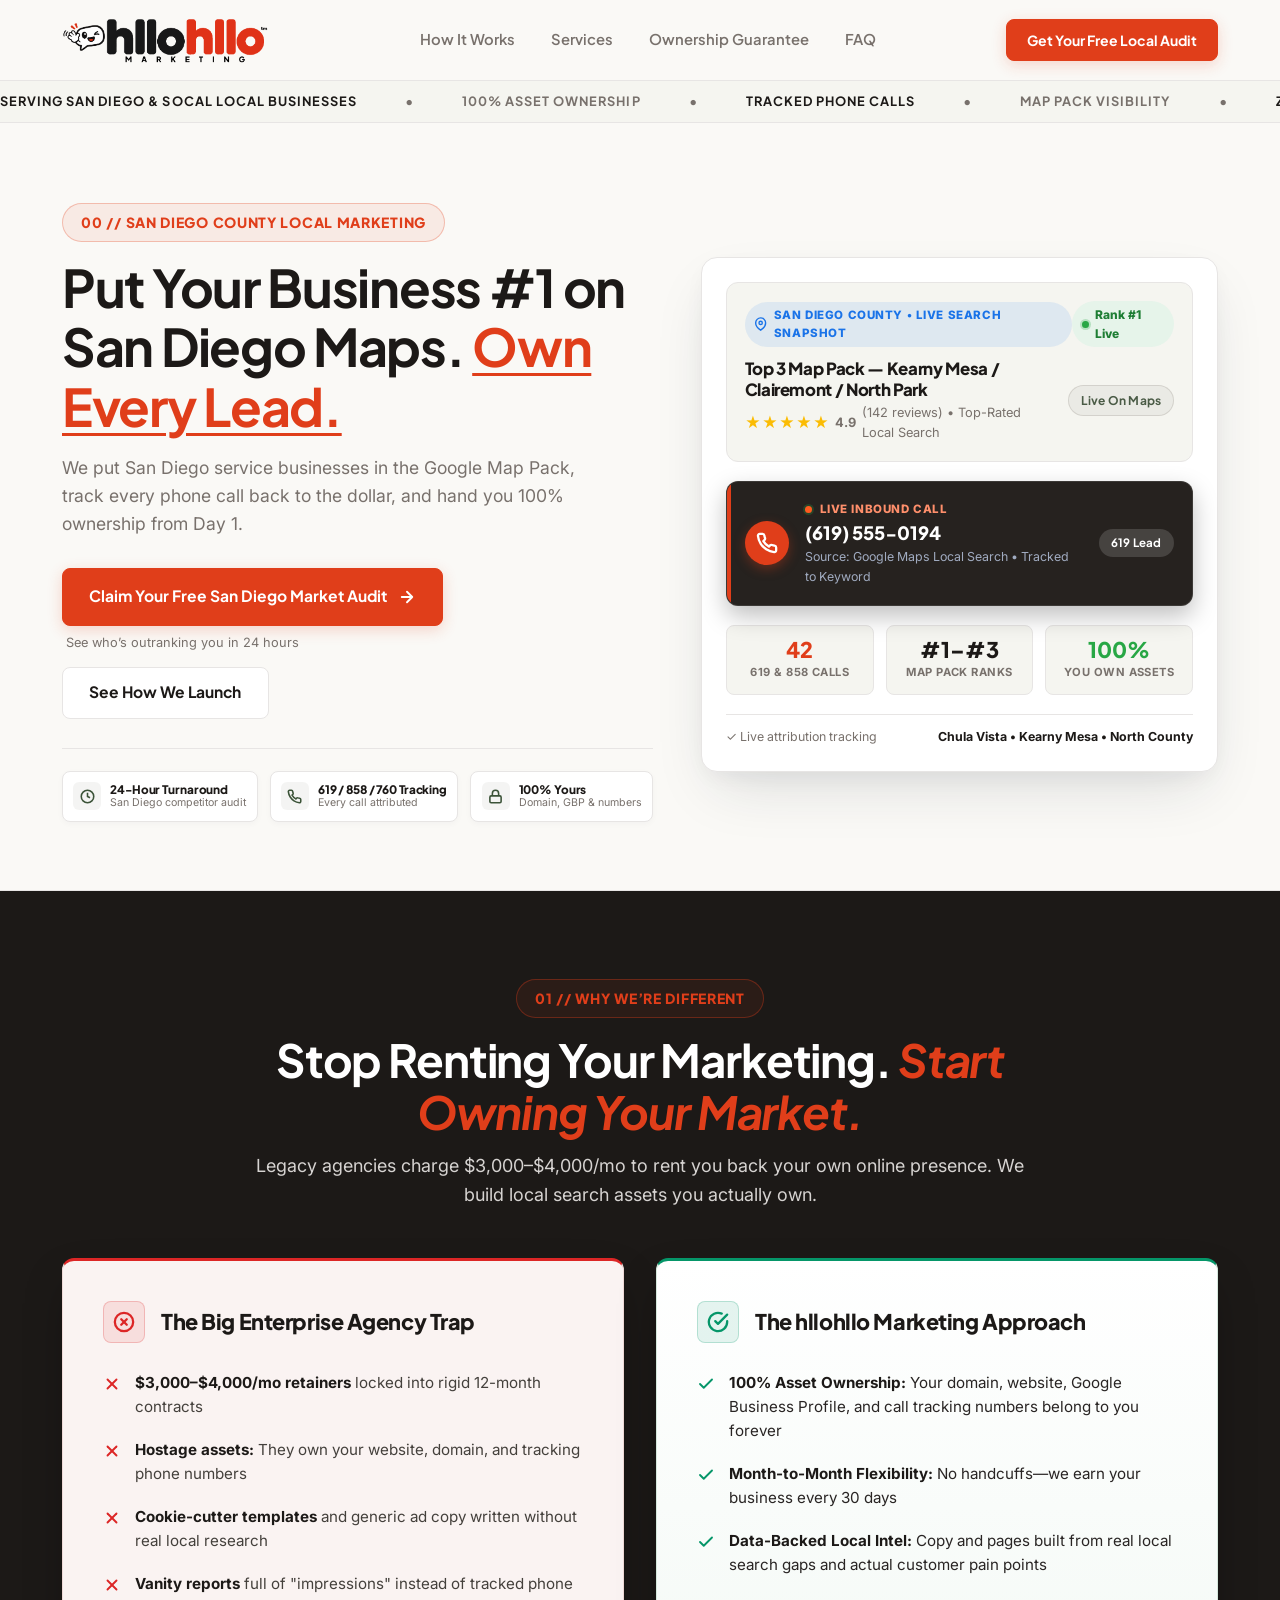
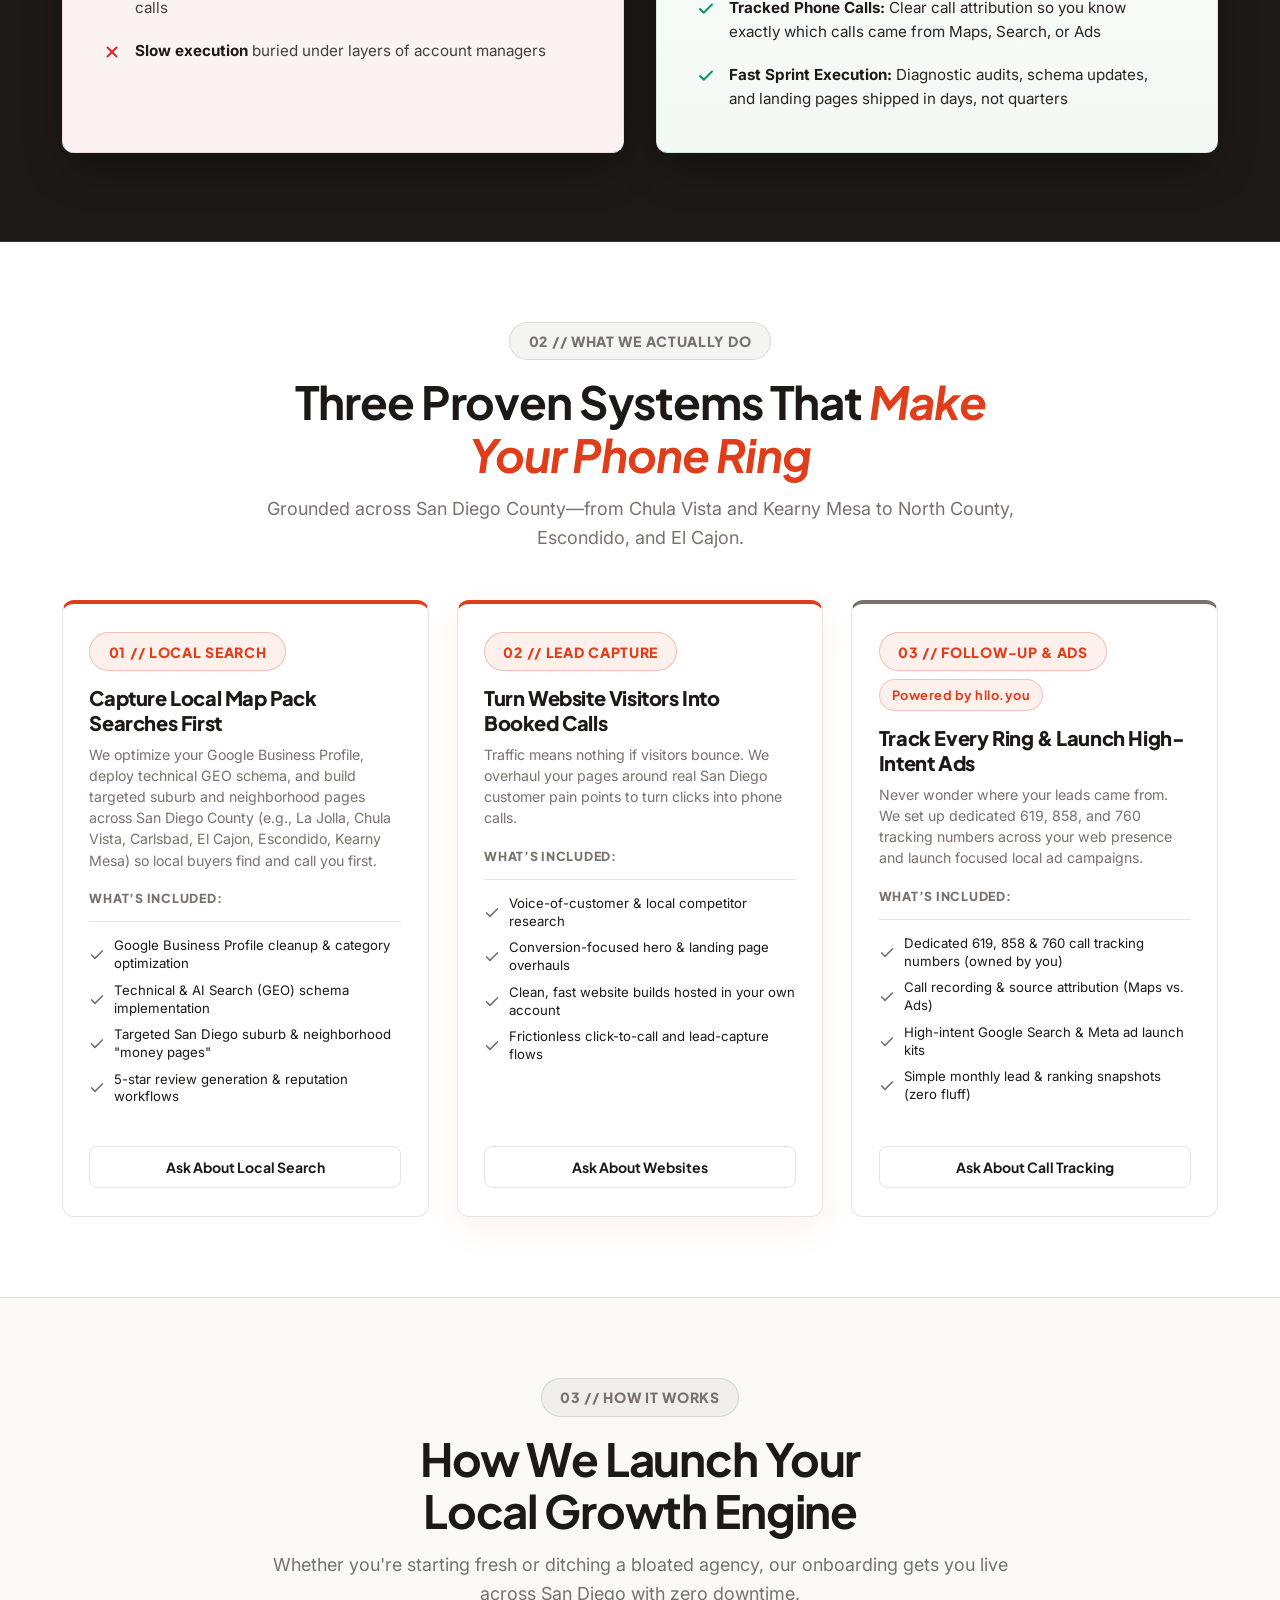
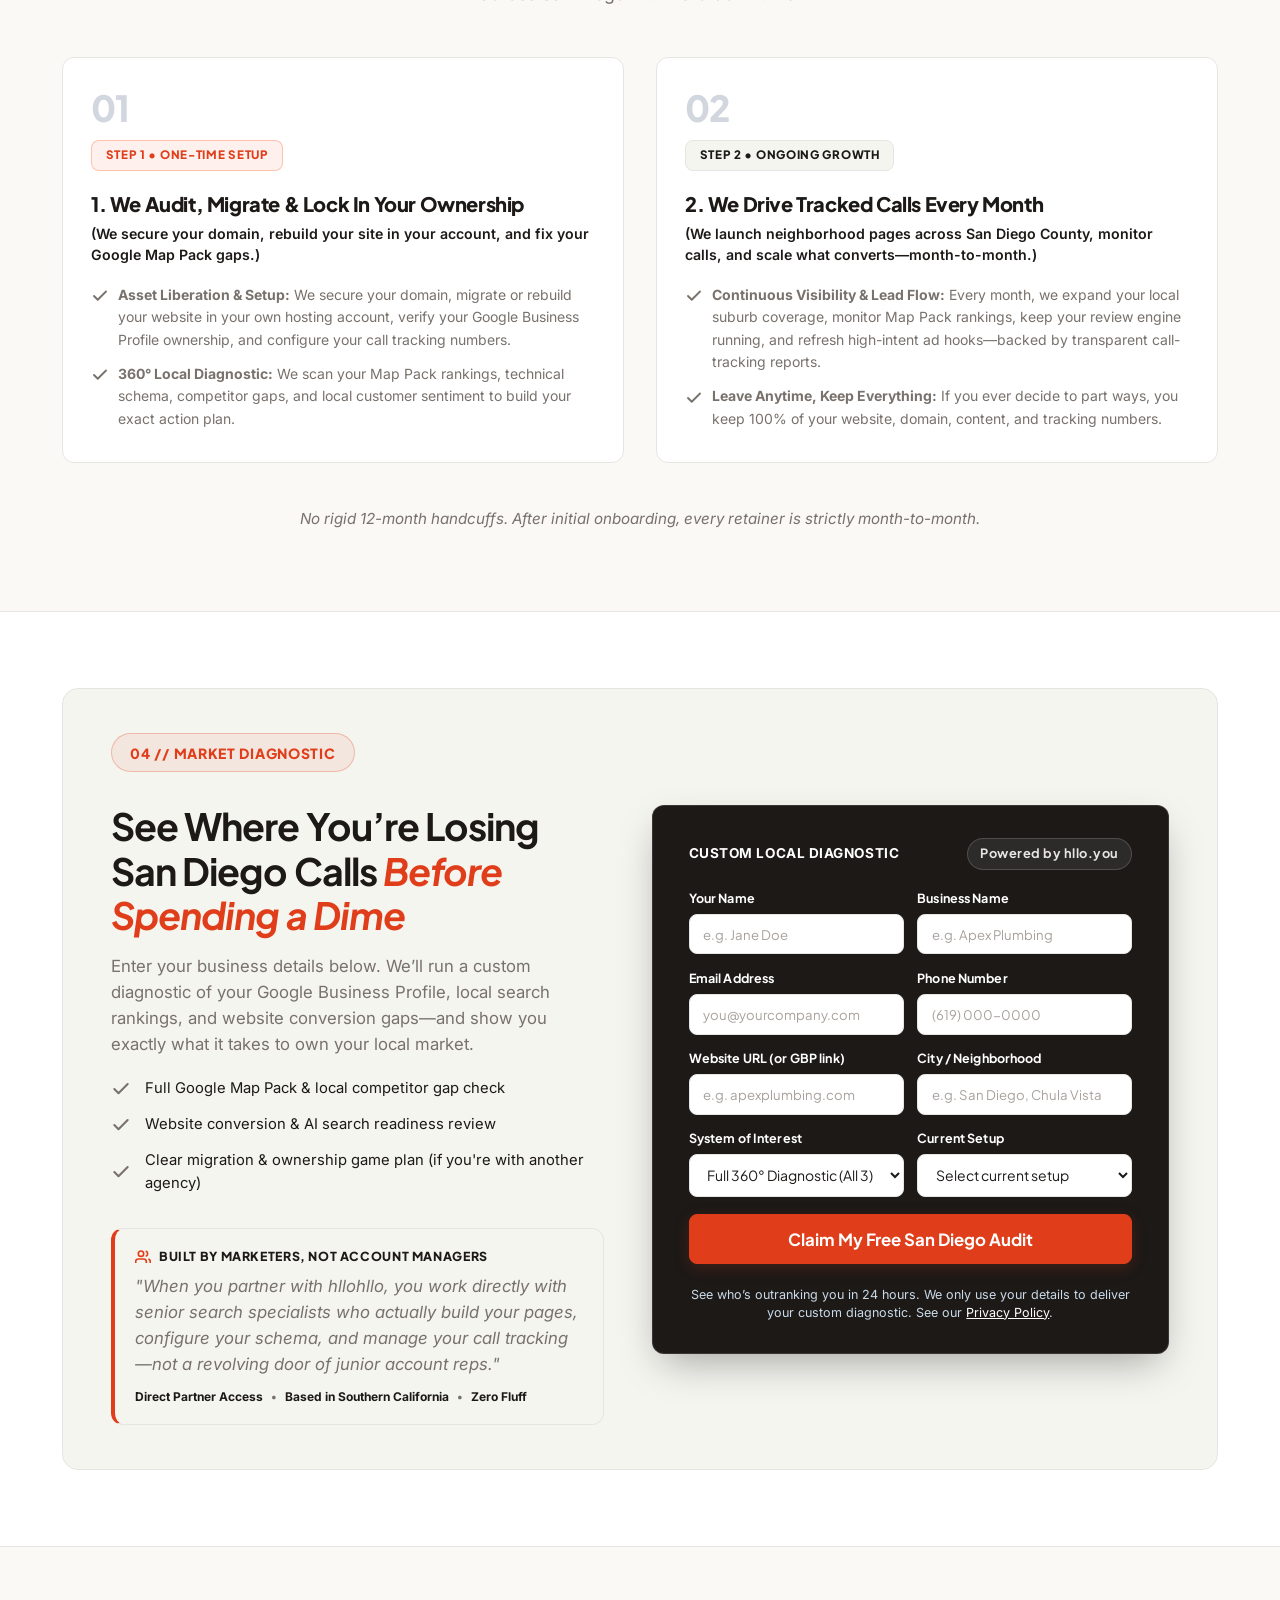
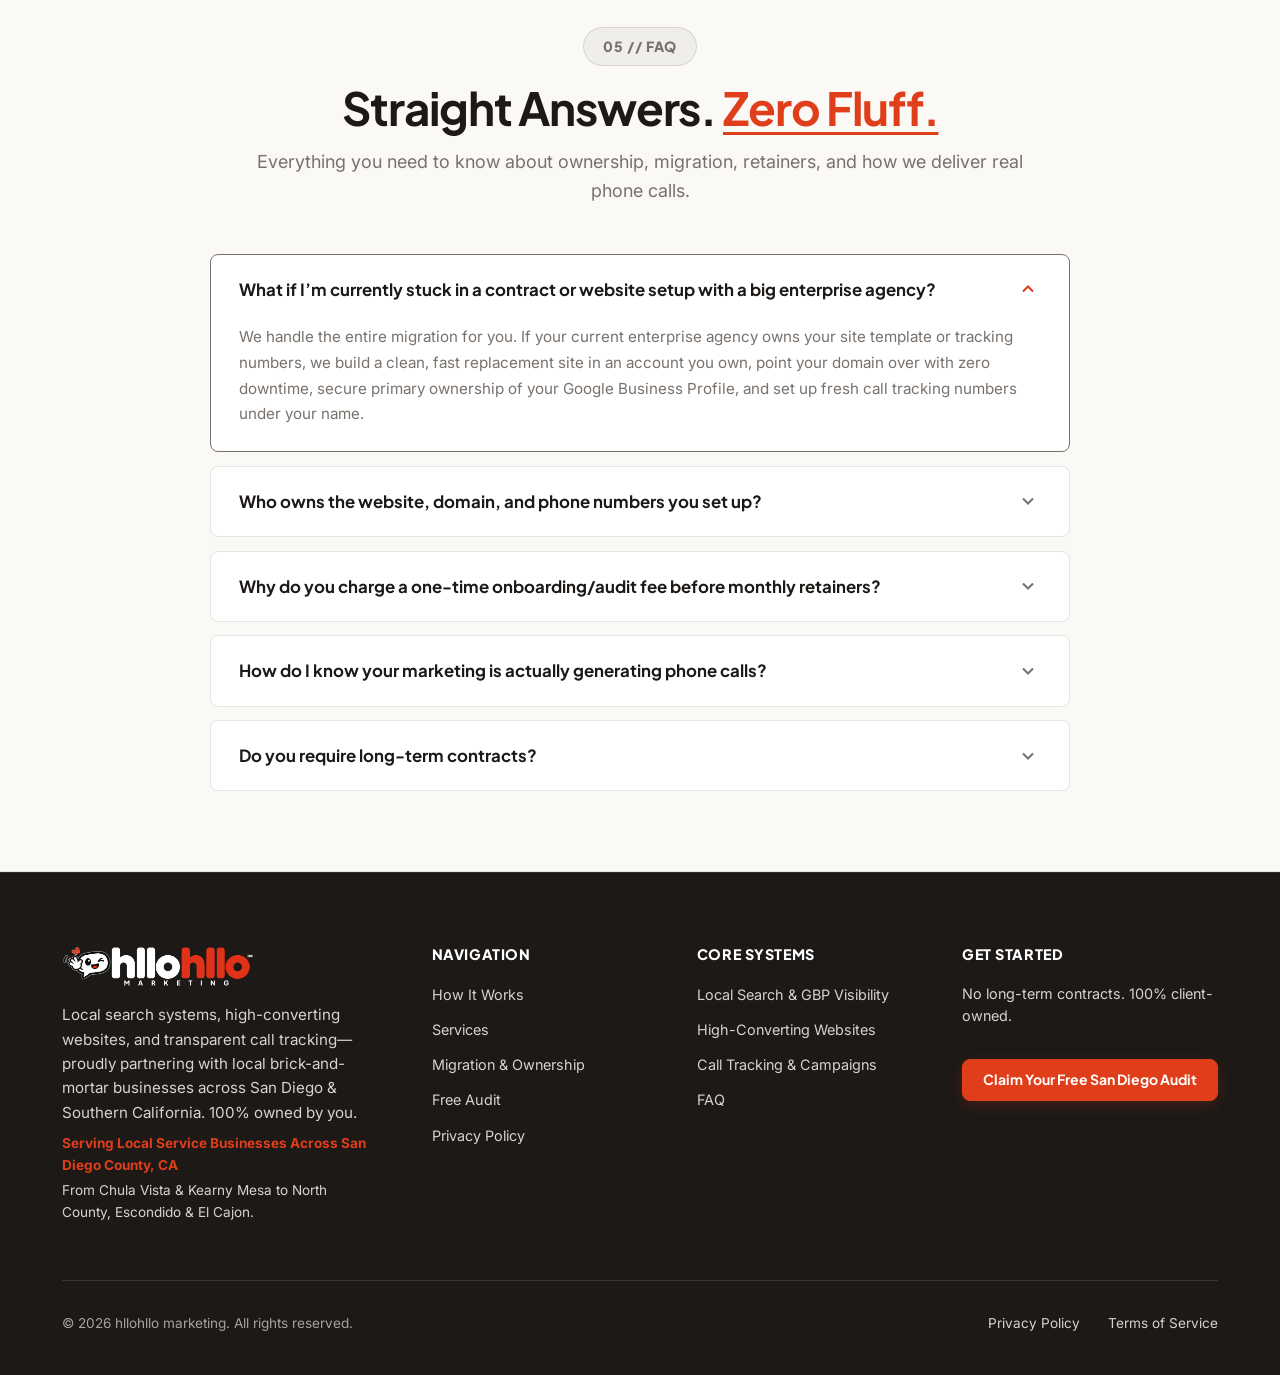
==== index.html @ 81ee0cb1 "Apply subtle rose wash to negative card and fresh mint wash to positive card" ====
<!DOCTYPE html>
<html lang="en">
<head>
  <meta charset="UTF-8">
  <meta name="viewport" content="width=device-width, initial-scale=1.0">
  
  <!-- Primary Meta Tags -->
  <title>hllohllo marketing | Own Your Website. Own Your Leads.</title>
  <meta name="title" content="hllohllo marketing | Own Your Website. Own Your Leads.">
  <meta name="description" content="Stop paying $3,500/month to legacy agencies that hold your site hostage. We build fast, high-converting local search systems, track every phone call, and hand you 100% ownership from Day 1.">
  <link rel="canonical" href="https://hllohllo.com/">

  <!-- Open Graph / Facebook -->
  <meta property="og:type" content="website">
  <meta property="og:url" content="https://hllohllo.com/">
  <meta property="og:title" content="hllohllo marketing | Own Your Website. Own Your Leads.">
  <meta property="og:description" content="Stop paying $3,500/month to legacy agencies that hold your site hostage. We build fast, high-converting local search systems, track every phone call, and hand you 100% ownership from Day 1.">
  <meta property="og:image" content="https://hllohllo.com/assets/og-image.png">
  <meta property="og:image:alt" content="hllohllo marketing - Local Search & Conversion Systems">

  <!-- Twitter -->
  <meta name="twitter:card" content="summary_large_image">
  <meta name="twitter:title" content="hllohllo marketing | Own Your Website. Own Your Leads.">
  <meta name="twitter:description" content="Stop paying $3,500/month to legacy agencies that hold your site hostage. We build fast, high-converting local search systems, track every phone call, and hand you 100% ownership from Day 1.">
  <meta name="twitter:image" content="https://hllohllo.com/assets/og-image.png">

  <!-- Google Fonts: Plus Jakarta Sans & Inter (Modern Geometric Sans Pairing) -->
  <link rel="preconnect" href="https://fonts.googleapis.com">
  <link rel="preconnect" href="https://fonts.gstatic.com" crossorigin>
  <link href="https://fonts.googleapis.com/css2?family=Inter:wght@400;500;600;700&family=Plus+Jakarta+Sans:wght@500;600;700;800&display=swap" rel="stylesheet">

  <link rel="icon" type="image/png" href="assets/hhlohllomktg-logo.png">

  <!-- Master Stylesheet -->
  <link rel="stylesheet" href="styles.css?v=16">

  <!-- Structured Data / JSON-LD -->
  <script type="application/ld+json">
  {
    "@context": "https://schema.org",
    "@type": "ProfessionalService",
    "name": "hllohllo marketing",
    "url": "https://hllohllo.com",
    "logo": "https://hllohllo.com/assets/hhlohllomktg-logo.png",
    "description": "Local search systems, high-converting websites, and transparent call tracking—100% owned by you."
  }
  </script>
</head>
<body>

  <!-- ==========================================================================
       Header & Navigation
       ========================================================================== -->
  <header class="header" id="site-header">
    <div class="container nav-container">
      <a href="#hero" class="brand-logo" id="nav-brand-logo" aria-label="hllohllo marketing Home">
        <img src="assets/hhlohllomktg-logo.png" alt="hllohllo marketing" class="brand-logo-img" width="228" height="48">
      </a>

      <nav aria-label="Main Navigation">
        <ul class="nav-links" id="main-nav-links">
          <li><a href="#roadmap" class="nav-link" id="nav-link-how-it-works">How It Works</a></li>
          <li><a href="#services" class="nav-link" id="nav-link-services">Services</a></li>
          <li><a href="#comparison" class="nav-link" id="nav-link-ownership">Ownership Guarantee</a></li>
          <li><a href="#faq" class="nav-link" id="nav-link-faq">FAQ</a></li>
        </ul>
      </nav>

      <div class="nav-cta-group">
        <a href="#growth-plan" class="btn btn-primary btn-sm" id="nav-btn-cta">
          <span>Get Your Free Local Audit</span>
        </a>

        <button class="mobile-menu-btn" id="mobile-menu-toggle" aria-label="Toggle navigation menu">
          <svg width="24" height="24" viewBox="0 0 24 24" fill="none" stroke="currentColor" stroke-width="2"><line x1="3" y1="12" x2="21" y2="12"></line><line x1="3" y1="6" x2="21" y2="6"></line><line x1="3" y1="18" x2="21" y2="18"></line></svg>
        </button>
      </div>
    </div>
  </header>

  <!-- Editorial Studio Ticker -->
  <div class="studio-banner">
    <div class="studio-marquee">
      <span class="highlight">Serving San Diego &amp; SoCal Local Businesses</span>
      <span>•</span>
      <span>100% Asset Ownership</span>
      <span>•</span>
      <span class="highlight">Tracked Phone Calls</span>
      <span>•</span>
      <span>Map Pack Visibility</span>
      <span>•</span>
      <span class="highlight">Zero Long-Term Contracts</span>
      <span>•</span>
      <span>Fast Sprint Execution</span>
      <span>•</span>
      <span class="highlight">Serving San Diego &amp; SoCal Local Businesses</span>
      <span>•</span>
      <span>100% Asset Ownership</span>
      <span>•</span>
      <span class="highlight">Tracked Phone Calls</span>
      <span>•</span>
      <span>Map Pack Visibility</span>
      <span>•</span>
      <span class="highlight">Zero Long-Term Contracts</span>
      <span>•</span>
      <span>Fast Sprint Execution</span>
    </div>
  </div>

  <main>
    <!-- ==========================================================================
         1. Hero Section
         ========================================================================== -->
    <section class="hero" id="hero">
      <div class="container hero-grid">
        <div class="hero-content">
          <div class="section-tag">
            <span class="badge badge-accent" id="hero-badge">
              00 // SAN DIEGO COUNTY LOCAL MARKETING
            </span>
          </div>

          <h1 class="hero-title" id="hero-main-heading">
            Put Your Business #1 on San Diego Maps. <span class="text-accent underline-accent">Own Every Lead.</span>
          </h1>

          <p class="hero-subtitle" id="hero-subtext">
            We put San Diego service businesses in the Google Map Pack, track every phone call back to the dollar, and hand you 100% ownership from Day 1.
          </p>

          <div class="hero-cta-group">
            <div style="display: flex; flex-direction: column; align-items: flex-start;">
              <a href="#growth-plan" class="btn btn-primary btn-lg" id="hero-cta-primary">
                <span>Claim Your Free San Diego Market Audit</span>
                <svg width="18" height="18" viewBox="0 0 24 24" fill="none" stroke="currentColor" stroke-width="2.5" stroke-linecap="round" stroke-linejoin="round"><path d="M5 12h14M12 5l7 7-7 7"/></svg>
              </a>
              <span style="font-size: 0.8rem; color: var(--text-muted); margin-top: 0.45rem; padding-left: 0.25rem;">See who’s outranking you in 24 hours</span>
            </div>
            <a href="#roadmap" class="btn btn-secondary btn-lg" id="hero-cta-secondary" style="height: 52px;">
              <span>See How We Launch</span>
            </a>
          </div>

          <div class="hero-trust-strip" id="hero-proof-bar">
            <div class="trust-pill">
              <div class="trust-pill-icon" aria-hidden="true">
                <svg width="15" height="15" viewBox="0 0 24 24" fill="none" stroke="currentColor" stroke-width="2.5"><circle cx="12" cy="12" r="10"></circle><polyline points="12 6 12 12 16 14"></polyline></svg>
              </div>
              <div class="trust-pill-content">
                <strong>24-Hour Turnaround</strong>
                <span>San Diego competitor audit</span>
              </div>
            </div>

            <div class="trust-pill">
              <div class="trust-pill-icon" aria-hidden="true">
                <svg width="15" height="15" viewBox="0 0 24 24" fill="none" stroke="currentColor" stroke-width="2.5"><path d="M22 16.92v3a2 2 0 0 1-2.18 2 19.79 19.79 0 0 1-8.63-3.07 19.5 19.5 0 0 1-6-6 19.79 19.79 0 0 1-3.07-8.67A2 2 0 0 1 4.11 2h3a2 2 0 0 1 2 1.72 12.84 12.84 0 0 0 .7 2.81 2 2 0 0 1-.45 2.11L8.09 9.91a16 16 0 0 0 6 6l1.27-1.27a2 2 0 0 1 2.11-.45 12.84 12.84 0 0 0 2.81.7A2 2 0 0 1 22 16.92z"></path></svg>
              </div>
              <div class="trust-pill-content">
                <strong>619 / 858 / 760 Tracking</strong>
                <span>Every call attributed</span>
              </div>
            </div>

            <div class="trust-pill">
              <div class="trust-pill-icon" aria-hidden="true">
                <svg width="15" height="15" viewBox="0 0 24 24" fill="none" stroke="currentColor" stroke-width="2.5"><rect x="3" y="11" width="18" height="11" rx="2" ry="2"></rect><path d="M7 11V7a5 5 0 0 1 10 0v4"></path></svg>
              </div>
              <div class="trust-pill-content">
                <strong>100% Yours</strong>
                <span>Domain, GBP &amp; numbers</span>
              </div>
            </div>
          </div>
        </div>

        <div class="hero-visual-wrap" id="hero-dashboard-wrap">
          <div class="local-lead-machine" id="hero-lead-machine" role="region" aria-label="Live San Diego Local Search and Call Attribution Engine">
            <!-- 1. Google Map Pack Verified Card -->
            <div class="map-pack-unit">
              <div class="map-pack-top">
                <span class="map-pack-badge">
                  <svg width="14" height="14" viewBox="0 0 24 24" fill="none" stroke="currentColor" stroke-width="2.5"><path d="M21 10c0 7-9 13-9 13s-9-6-9-13a9 9 0 0 1 18 0z"></path><circle cx="12" cy="10" r="3"></circle></svg>
                  San Diego County • Live Search Snapshot
                </span>
                <span class="map-pack-rank">
                  <span class="pulse-dot"></span> Rank #1 Live
                </span>
              </div>
              <div class="map-biz-row">
                <div class="map-biz-info">
                  <h4>Top 3 Map Pack — Kearny Mesa / Clairemont / North Park</h4>
                  <div class="map-stars">
                    <span class="stars-gold">★★★★★</span>
                    <strong>4.9</strong> (142 reviews) • Top-Rated Local Search
                  </div>
                </div>
                <span class="audit-chip audit-chip-check">Live On Maps</span>
              </div>
            </div>

            <!-- 2. Real-Time Inbound Phone Call Alert -->
            <div class="phone-lead-alert">
              <div class="phone-lead-icon" aria-hidden="true">
                <svg width="22" height="22" viewBox="0 0 24 24" fill="none" stroke="currentColor" stroke-width="2.5"><path d="M22 16.92v3a2 2 0 0 1-2.18 2 19.79 19.79 0 0 1-8.63-3.07 19.5 19.5 0 0 1-6-6 19.79 19.79 0 0 1-3.07-8.67A2 2 0 0 1 4.11 2h3a2 2 0 0 1 2 1.72 12.84 12.84 0 0 0 .7 2.81 2 2 0 0 1-.45 2.11L8.09 9.91a16 16 0 0 0 6 6l1.27-1.27a2 2 0 0 1 2.11-.45 12.84 12.84 0 0 0 2.81.7A2 2 0 0 1 22 16.92z"></path></svg>
              </div>
              <div class="phone-lead-details">
                <div class="phone-lead-tag">
                  <span class="pulse-dot" style="background: #FF5A1F;"></span> Live Inbound Call
                </div>
                <div class="phone-lead-caller">(619) 555-0194</div>
                <div class="phone-lead-meta">Source: Google Maps Local Search • Tracked to Keyword</div>
              </div>
              <span class="audit-chip" style="background: rgba(255,255,255,0.15); color: #FFFFFF; font-size: 0.72rem;">619 Lead</span>
            </div>

            <!-- 3. Real-Time Attribution Metrics Strip -->
            <div class="metrics-strip">
              <div class="metric-pill">
                <div class="metric-num accent">42</div>
                <div class="metric-lbl">619 &amp; 858 Calls</div>
              </div>
              <div class="metric-pill">
                <div class="metric-num">#1–#3</div>
                <div class="metric-lbl">Map Pack Ranks</div>
              </div>
              <div class="metric-pill">
                <div class="metric-num" style="color: #28A745;">100%</div>
                <div class="metric-lbl">You Own Assets</div>
              </div>
            </div>

            <!-- Footer Trust Microcopy -->
            <div class="lead-machine-footer">
              <span>✓ Live attribution tracking</span>
              <strong style="color: var(--text-navy);">Chula Vista • Kearny Mesa • North County</strong>
            </div>
          </div>
        </div>
      </div>
    </section>

    <!-- ==========================================================================
         2. Comparison Section: The Old Agency Trap vs. The hllohllo Way
         ========================================================================== -->
    <section class="comparison-section" id="comparison">
      <div class="container">
        <div class="section-header">
          <div class="section-tag">
            <span class="badge">01 // WHY WE’RE DIFFERENT</span>
          </div>
          <h2>Stop Renting Your Marketing. <span class="text-accent"><em>Start Owning Your Market.</em></span></h2>
          <p>Legacy agencies charge $3,000–$4,000/mo to rent you back your own online presence. We build local search assets you actually own.</p>
        </div>

        <div class="comparison-grid">
          <!-- Left Card: The Big Enterprise Agency Trap -->
          <div class="comparison-card card-negative" id="card-legacy-trap">
            <div class="comparison-card-header">
              <div class="comp-icon comp-icon-neg">
                <svg width="22" height="22" viewBox="0 0 24 24" fill="none" stroke="currentColor" stroke-width="2.5" stroke-linecap="round" stroke-linejoin="round"><circle cx="12" cy="12" r="10"></circle><line x1="15" y1="9" x2="9" y2="15"></line><line x1="9" y1="9" x2="15" y2="15"></line></svg>
              </div>
              <div>
                <h3>The Big Enterprise Agency Trap</h3>
              </div>
            </div>

            <ul class="comparison-list">
              <li class="comparison-item">
                <svg width="18" height="18" viewBox="0 0 24 24" fill="none" stroke="currentColor" stroke-width="2.5" stroke-linecap="round" stroke-linejoin="round"><line x1="18" y1="6" x2="6" y2="18"></line><line x1="6" y1="6" x2="18" y2="18"></line></svg>
                <span><strong>$3,000–$4,000/mo retainers</strong> locked into rigid 12-month contracts</span>
              </li>
              <li class="comparison-item">
                <svg width="18" height="18" viewBox="0 0 24 24" fill="none" stroke="currentColor" stroke-width="2.5" stroke-linecap="round" stroke-linejoin="round"><line x1="18" y1="6" x2="6" y2="18"></line><line x1="6" y1="6" x2="18" y2="18"></line></svg>
                <span><strong>Hostage assets:</strong> They own your website, domain, and tracking phone numbers</span>
              </li>
              <li class="comparison-item">
                <svg width="18" height="18" viewBox="0 0 24 24" fill="none" stroke="currentColor" stroke-width="2.5" stroke-linecap="round" stroke-linejoin="round"><line x1="18" y1="6" x2="6" y2="18"></line><line x1="6" y1="6" x2="18" y2="18"></line></svg>
                <span><strong>Cookie-cutter templates</strong> and generic ad copy written without real local research</span>
              </li>
              <li class="comparison-item">
                <svg width="18" height="18" viewBox="0 0 24 24" fill="none" stroke="currentColor" stroke-width="2.5" stroke-linecap="round" stroke-linejoin="round"><line x1="18" y1="6" x2="6" y2="18"></line><line x1="6" y1="6" x2="18" y2="18"></line></svg>
                <span><strong>Vanity reports</strong> full of &quot;impressions&quot; instead of tracked phone calls</span>
              </li>
              <li class="comparison-item">
                <svg width="18" height="18" viewBox="0 0 24 24" fill="none" stroke="currentColor" stroke-width="2.5" stroke-linecap="round" stroke-linejoin="round"><line x1="18" y1="6" x2="6" y2="18"></line><line x1="6" y1="6" x2="18" y2="18"></line></svg>
                <span><strong>Slow execution</strong> buried under layers of account managers</span>
              </li>
            </ul>
          </div>

          <!-- Right Card: The hllohllo Marketing Approach -->
          <div class="comparison-card card-positive" id="card-hllohllo-way">
            <div class="comparison-card-header">
              <div class="comp-icon comp-icon-pos">
                <svg width="22" height="22" viewBox="0 0 24 24" fill="none" stroke="currentColor" stroke-width="2.5" stroke-linecap="round" stroke-linejoin="round"><path d="M22 11.08V12a10 10 0 1 1-5.93-9.14"></path><polyline points="22 4 12 14.01 9 11.01"></polyline></svg>
              </div>
              <div>
                <h3>The hllohllo Marketing Approach</h3>
              </div>
            </div>

            <ul class="comparison-list">
              <li class="comparison-item">
                <svg width="18" height="18" viewBox="0 0 24 24" fill="none" stroke="currentColor" stroke-width="2.5" stroke-linecap="round" stroke-linejoin="round"><polyline points="20 6 9 17 4 12"></polyline></svg>
                <span><strong>100% Asset Ownership:</strong> Your domain, website, Google Business Profile, and call tracking numbers belong to you forever</span>
              </li>
              <li class="comparison-item">
                <svg width="18" height="18" viewBox="0 0 24 24" fill="none" stroke="currentColor" stroke-width="2.5" stroke-linecap="round" stroke-linejoin="round"><polyline points="20 6 9 17 4 12"></polyline></svg>
                <span><strong>Month-to-Month Flexibility:</strong> No handcuffs—we earn your business every 30 days</span>
              </li>
              <li class="comparison-item">
                <svg width="18" height="18" viewBox="0 0 24 24" fill="none" stroke="currentColor" stroke-width="2.5" stroke-linecap="round" stroke-linejoin="round"><polyline points="20 6 9 17 4 12"></polyline></svg>
                <span><strong>Data-Backed Local Intel:</strong> Copy and pages built from real local search gaps and actual customer pain points</span>
              </li>
              <li class="comparison-item">
                <svg width="18" height="18" viewBox="0 0 24 24" fill="none" stroke="currentColor" stroke-width="2.5" stroke-linecap="round" stroke-linejoin="round"><polyline points="20 6 9 17 4 12"></polyline></svg>
                <span><strong>Tracked Phone Calls:</strong> Clear call attribution so you know exactly which calls came from Maps, Search, or Ads</span>
              </li>
              <li class="comparison-item">
                <svg width="18" height="18" viewBox="0 0 24 24" fill="none" stroke="currentColor" stroke-width="2.5" stroke-linecap="round" stroke-linejoin="round"><polyline points="20 6 9 17 4 12"></polyline></svg>
                <span><strong>Fast Sprint Execution:</strong> Diagnostic audits, schema updates, and landing pages shipped in days, not quarters</span>
              </li>
            </ul>
          </div>
        </div>
      </div>
    </section>

    <!-- ==========================================================================
         3. Core Services (3 Focused Pillars Instead of 5)
         ========================================================================== -->
    <section class="services-section" id="services">
      <div class="container">
        <div class="section-header">
          <div class="section-tag">
            <span class="badge">02 // WHAT WE ACTUALLY DO</span>
          </div>
          <h2>Three Proven Systems That <span class="text-accent"><em>Make Your Phone Ring</em></span></h2>
          <p>Grounded across San Diego County—from Chula Vista and Kearny Mesa to North County, Escondido, and El Cajon.</p>
        </div>

        <div class="bento-grid" id="services-cards-grid">
          <!-- Pillar 1 -->
          <div class="bento-card service-card pillar-card-blue" id="service-pillar-1">
            <div>
              <div style="display: flex; align-items: center; justify-content: space-between; margin-bottom: 0.85rem;">
                <span class="badge badge-accent">01 // LOCAL SEARCH</span>
              </div>
              <h3>Capture Local Map Pack Searches First</h3>
              <p>We optimize your Google Business Profile, deploy technical GEO schema, and build targeted suburb and neighborhood pages across San Diego County (e.g., La Jolla, Chula Vista, Carlsbad, El Cajon, Escondido, Kearny Mesa) so local buyers find and call you first.</p>

              <div class="service-pillar-subtitle">What’s Included:</div>
              <ul class="service-deliverables">
                <li class="service-deliverable-item">
                  <svg width="16" height="16" viewBox="0 0 24 24" fill="none" stroke="currentColor" stroke-width="2.5" stroke-linecap="round" stroke-linejoin="round"><polyline points="20 6 9 17 4 12"></polyline></svg>
                  <span>Google Business Profile cleanup &amp; category optimization</span>
                </li>
                <li class="service-deliverable-item">
                  <svg width="16" height="16" viewBox="0 0 24 24" fill="none" stroke="currentColor" stroke-width="2.5" stroke-linecap="round" stroke-linejoin="round"><polyline points="20 6 9 17 4 12"></polyline></svg>
                  <span>Technical &amp; AI Search (GEO) schema implementation</span>
                </li>
                <li class="service-deliverable-item">
                  <svg width="16" height="16" viewBox="0 0 24 24" fill="none" stroke="currentColor" stroke-width="2.5" stroke-linecap="round" stroke-linejoin="round"><polyline points="20 6 9 17 4 12"></polyline></svg>
                  <span>Targeted San Diego suburb &amp; neighborhood &quot;money pages&quot;</span>
                </li>
                <li class="service-deliverable-item">
                  <svg width="16" height="16" viewBox="0 0 24 24" fill="none" stroke="currentColor" stroke-width="2.5" stroke-linecap="round" stroke-linejoin="round"><polyline points="20 6 9 17 4 12"></polyline></svg>
                  <span>5-star review generation &amp; reputation workflows</span>
                </li>
              </ul>
            </div>
            <a href="#growth-plan" class="btn btn-secondary btn-sm service-cta-btn" data-interest="pillar-1" style="margin-top: 1.25rem; width: 100%;">Ask About Local Search</a>
          </div>

          <!-- Pillar 2 -->
          <div class="bento-card service-card pillar-card-orange" id="service-pillar-2">
            <div>
              <div style="display: flex; align-items: center; justify-content: space-between; margin-bottom: 0.85rem;">
                <span class="badge badge-accent">02 // LEAD CAPTURE</span>
              </div>
              <h3>Turn Website Visitors Into Booked Calls</h3>
              <p>Traffic means nothing if visitors bounce. We overhaul your pages around real San Diego customer pain points to turn clicks into phone calls.</p>

              <div class="service-pillar-subtitle">What’s Included:</div>
              <ul class="service-deliverables">
                <li class="service-deliverable-item">
                  <svg width="16" height="16" viewBox="0 0 24 24" fill="none" stroke="currentColor" stroke-width="2.5" stroke-linecap="round" stroke-linejoin="round"><polyline points="20 6 9 17 4 12"></polyline></svg>
                  <span>Voice-of-customer &amp; local competitor research</span>
                </li>
                <li class="service-deliverable-item">
                  <svg width="16" height="16" viewBox="0 0 24 24" fill="none" stroke="currentColor" stroke-width="2.5" stroke-linecap="round" stroke-linejoin="round"><polyline points="20 6 9 17 4 12"></polyline></svg>
                  <span>Conversion-focused hero &amp; landing page overhauls</span>
                </li>
                <li class="service-deliverable-item">
                  <svg width="16" height="16" viewBox="0 0 24 24" fill="none" stroke="currentColor" stroke-width="2.5" stroke-linecap="round" stroke-linejoin="round"><polyline points="20 6 9 17 4 12"></polyline></svg>
                  <span>Clean, fast website builds hosted in your own account</span>
                </li>
                <li class="service-deliverable-item">
                  <svg width="16" height="16" viewBox="0 0 24 24" fill="none" stroke="currentColor" stroke-width="2.5" stroke-linecap="round" stroke-linejoin="round"><polyline points="20 6 9 17 4 12"></polyline></svg>
                  <span>Frictionless click-to-call and lead-capture flows</span>
                </li>
              </ul>
            </div>
            <a href="#growth-plan" class="btn btn-secondary btn-sm service-cta-btn" data-interest="pillar-2" style="margin-top: 1.25rem; width: 100%;">Ask About Websites</a>
          </div>

          <!-- Pillar 3 -->
          <div class="bento-card service-card pillar-card-sage" id="service-pillar-3">
            <div>
              <div style="display: flex; align-items: center; justify-content: space-between; margin-bottom: 0.85rem; flex-wrap: wrap; gap: 0.5rem;">
                <span class="badge badge-accent">03 // FOLLOW-UP &amp; ADS</span>
                <span class="hllo-powered-badge">Powered by hllo.you</span>
              </div>
              <h3>Track Every Ring &amp; Launch High-Intent Ads</h3>
              <p>Never wonder where your leads came from. We set up dedicated 619, 858, and 760 tracking numbers across your web presence and launch focused local ad campaigns.</p>

              <div class="service-pillar-subtitle">What’s Included:</div>
              <ul class="service-deliverables">
                <li class="service-deliverable-item">
                  <svg width="16" height="16" viewBox="0 0 24 24" fill="none" stroke="currentColor" stroke-width="2.5" stroke-linecap="round" stroke-linejoin="round"><polyline points="20 6 9 17 4 12"></polyline></svg>
                  <span>Dedicated 619, 858 &amp; 760 call tracking numbers (owned by you)</span>
                </li>
                <li class="service-deliverable-item">
                  <svg width="16" height="16" viewBox="0 0 24 24" fill="none" stroke="currentColor" stroke-width="2.5" stroke-linecap="round" stroke-linejoin="round"><polyline points="20 6 9 17 4 12"></polyline></svg>
                  <span>Call recording &amp; source attribution (Maps vs. Ads)</span>
                </li>
                <li class="service-deliverable-item">
                  <svg width="16" height="16" viewBox="0 0 24 24" fill="none" stroke="currentColor" stroke-width="2.5" stroke-linecap="round" stroke-linejoin="round"><polyline points="20 6 9 17 4 12"></polyline></svg>
                  <span>High-intent Google Search &amp; Meta ad launch kits</span>
                </li>
                <li class="service-deliverable-item">
                  <svg width="16" height="16" viewBox="0 0 24 24" fill="none" stroke="currentColor" stroke-width="2.5" stroke-linecap="round" stroke-linejoin="round"><polyline points="20 6 9 17 4 12"></polyline></svg>
                  <span>Simple monthly lead &amp; ranking snapshots (zero fluff)</span>
                </li>
              </ul>
            </div>
            <a href="#growth-plan" class="btn btn-secondary btn-sm service-cta-btn" data-interest="pillar-3" style="margin-top: 1.25rem; width: 100%;">Ask About Call Tracking</a>
          </div>
        </div>
      </div>
    </section>

    <!-- ==========================================================================
         4. How Engagement Works (Replacing the "Month-by-Month Roadmap")
         ========================================================================== -->
    <section class="roadmap-section" id="roadmap">
      <div class="container">
        <div class="section-header">
          <div class="section-tag">
            <span class="badge">03 // HOW IT WORKS</span>
          </div>
          <h2>How We Launch Your<br>Local Growth Engine</h2>
          <p>Whether you're starting fresh or ditching a bloated agency, our onboarding gets you live across San Diego with zero downtime.</p>
        </div>

        <div class="roadmap-timeline-2col">
          <!-- Step 1 -->
          <div class="roadmap-step" id="step-1">
            <div class="roadmap-step-num">01</div>
            <span class="step-marker step-marker-accent">Step 1 • One-Time Setup</span>
            <h3>1. We Audit, Migrate &amp; Lock In Your Ownership</h3>
            <div class="roadmap-step-summary">(We secure your domain, rebuild your site in your account, and fix your Google Map Pack gaps.)</div>
            <ul>
              <li>
                <svg width="18" height="18" viewBox="0 0 24 24" fill="none" stroke="currentColor" stroke-width="2.5" stroke-linecap="round" stroke-linejoin="round"><polyline points="20 6 9 17 4 12"></polyline></svg>
                <span><strong>Asset Liberation &amp; Setup:</strong> We secure your domain, migrate or rebuild your website in your own hosting account, verify your Google Business Profile ownership, and configure your call tracking numbers.</span>
              </li>
              <li>
                <svg width="18" height="18" viewBox="0 0 24 24" fill="none" stroke="currentColor" stroke-width="2.5" stroke-linecap="round" stroke-linejoin="round"><polyline points="20 6 9 17 4 12"></polyline></svg>
                <span><strong>360° Local Diagnostic:</strong> We scan your Map Pack rankings, technical schema, competitor gaps, and local customer sentiment to build your exact action plan.</span>
              </li>
            </ul>
          </div>

          <!-- Step 2 -->
          <div class="roadmap-step" id="step-2">
            <div class="roadmap-step-num">02</div>
            <span class="step-marker">Step 2 • Ongoing Growth</span>
            <h3>2. We Drive Tracked Calls Every Month</h3>
            <div class="roadmap-step-summary">(We launch neighborhood pages across San Diego County, monitor calls, and scale what converts—month-to-month.)</div>
            <ul>
              <li>
                <svg width="18" height="18" viewBox="0 0 24 24" fill="none" stroke="currentColor" stroke-width="2.5" stroke-linecap="round" stroke-linejoin="round"><polyline points="20 6 9 17 4 12"></polyline></svg>
                <span><strong>Continuous Visibility &amp; Lead Flow:</strong> Every month, we expand your local suburb coverage, monitor Map Pack rankings, keep your review engine running, and refresh high-intent ad hooks—backed by transparent call-tracking reports.</span>
              </li>
              <li>
                <svg width="18" height="18" viewBox="0 0 24 24" fill="none" stroke="currentColor" stroke-width="2.5" stroke-linecap="round" stroke-linejoin="round"><polyline points="20 6 9 17 4 12"></polyline></svg>
                <span><strong>Leave Anytime, Keep Everything:</strong> If you ever decide to part ways, you keep 100% of your website, domain, content, and tracking numbers.</span>
              </li>
            </ul>
          </div>
        </div>

        <div style="text-align: center; margin-top: 2.75rem;">
          <p style="font-size: 0.95rem; color: var(--text-muted); font-style: italic;">No rigid 12-month handcuffs. After initial onboarding, every retainer is strictly month-to-month.</p>
        </div>
      </div>
    </section>

    <!-- ==========================================================================
         5. Lead Capture Section
         ========================================================================== -->
    <section class="lead-magnet-section" id="growth-plan">
      <div class="container">
        <div class="split-conversion-container" id="magnet-interactive-card">
          <div class="split-conversion-left">
            <div class="section-tag">
              <span class="badge badge-accent">04 // MARKET DIAGNOSTIC</span>
            </div>
            <h2>See Where You’re Losing San Diego Calls <span class="text-accent"><em>Before Spending a Dime</em></span></h2>
            <p>Enter your business details below. We’ll run a custom diagnostic of your Google Business Profile, local search rankings, and website conversion gaps—and show you exactly what it takes to own your local market.</p>

            <ul class="magnet-deliverables">
              <li>
                <svg width="20" height="20" viewBox="0 0 24 24" fill="none" stroke="currentColor" stroke-width="2.5" stroke-linecap="round" stroke-linejoin="round"><polyline points="20 6 9 17 4 12"></polyline></svg>
                <span>Full Google Map Pack &amp; local competitor gap check</span>
              </li>
              <li>
                <svg width="20" height="20" viewBox="0 0 24 24" fill="none" stroke="currentColor" stroke-width="2.5" stroke-linecap="round" stroke-linejoin="round"><polyline points="20 6 9 17 4 12"></polyline></svg>
                <span>Website conversion &amp; AI search readiness review</span>
              </li>
              <li>
                <svg width="20" height="20" viewBox="0 0 24 24" fill="none" stroke="currentColor" stroke-width="2.5" stroke-linecap="round" stroke-linejoin="round"><polyline points="20 6 9 17 4 12"></polyline></svg>
                <span>Clear migration &amp; ownership game plan (if you're with another agency)</span>
              </li>
            </ul>

            <!-- Founder Grounding & Trust Sign-off -->
            <div class="founder-signoff-card">
              <div class="founder-badge">
                <svg width="16" height="16" viewBox="0 0 24 24" fill="none" stroke="currentColor" stroke-width="2.5"><path d="M17 21v-2a4 4 0 0 0-4-4H5a4 4 0 0 0-4 4v2"></path><circle cx="9" cy="7" r="4"></circle><path d="M23 21v-2a4 4 0 0 0-3-3.87"></path><path d="M16 3.13a4 4 0 0 1 0 7.75"></path></svg>
                Built by Marketers, Not Account Managers
              </div>
              <p class="founder-text">
                &quot;When you partner with hllohllo, you work directly with senior search specialists who actually build your pages, configure your schema, and manage your call tracking—not a revolving door of junior account reps.&quot;
              </p>
              <div class="founder-meta">
                <span class="founder-tag">Direct Partner Access</span>
                <span class="founder-dot">•</span>
                <span class="founder-tag">Based in Southern California</span>
                <span class="founder-dot">•</span>
                <span class="founder-tag">Zero Fluff</span>
              </div>
            </div>
          </div>

          <div class="split-conversion-right">
            <div style="display: flex; align-items: center; justify-content: space-between; margin-bottom: 1.15rem; flex-wrap: wrap; gap: 0.5rem;">
              <span style="font-size: 0.85rem; font-weight: 700; color: #FFFFFF; text-transform: uppercase; letter-spacing: 0.04em;">Custom Local Diagnostic</span>
              <span class="hllo-powered-badge hllo-powered-dark">Powered by hllo.you</span>
            </div>
            <form class="magnet-form" id="lead-magnet-form">
              <div class="form-row-2col">
                <div class="form-group">
                  <label for="contact-name">Your Name</label>
                  <input type="text" id="contact-name" name="name" class="form-input" placeholder="e.g. Jane Doe" required>
                </div>

                <div class="form-group">
                  <label for="business-name">Business Name</label>
                  <input type="text" id="business-name" name="businessName" class="form-input" placeholder="e.g. Apex Plumbing" required>
                </div>
              </div>

              <div class="form-row-2col">
                <div class="form-group">
                  <label for="contact-email">Email Address</label>
                  <input type="email" id="contact-email" name="email" class="form-input" placeholder="you@yourcompany.com" required>
                </div>

                <div class="form-group">
                  <label for="contact-phone">Phone Number</label>
                  <input type="tel" id="contact-phone" name="phone" class="form-input" placeholder="(619) 000-0000">
                </div>
              </div>

              <div class="form-row-2col">
                <div class="form-group">
                  <label for="website-url">Website URL (or GBP link)</label>
                  <input type="text" id="website-url" name="website" class="form-input" placeholder="e.g. apexplumbing.com">
                </div>

                <div class="form-group">
                  <label for="service-location">City / Neighborhood</label>
                  <input type="text" id="service-location" name="serviceLocation" class="form-input" placeholder="e.g. San Diego, Chula Vista">
                </div>
              </div>

              <div class="form-row-2col">
                <div class="form-group">
                  <label for="service-interest">System of Interest</label>
                  <select id="service-interest" name="serviceInterest" class="form-select">
                    <option value="Full 360° Diagnostic (All 3 Systems)">Full 360° Diagnostic (All 3)</option>
                    <option value="Pillar 1: Local Search & Google Map Pack Visibility">Pillar 1: Local Search &amp; Maps</option>
                    <option value="Pillar 2: High-Converting Websites & Real Customer Messaging">Pillar 2: Websites &amp; Messaging</option>
                    <option value="Pillar 3: Call Tracking & High-Intent Local Campaigns">Pillar 3: Call Tracking &amp; Ads</option>
                  </select>
                </div>

                <div class="form-group">
                  <label for="marketing-setup">Current Setup</label>
                  <select id="marketing-setup" name="marketingSetup" class="form-select" required>
                    <option value="" disabled selected>Select current setup</option>
                    <option value="Currently with a big enterprise agency">With a big agency</option>
                    <option value="Doing it myself">Doing it myself</option>
                    <option value="Starting fresh">Starting fresh</option>
                  </select>
                </div>
              </div>

              <!-- Honeypot field (hidden from view) -->
              <div style="position: absolute; left: -9999px; opacity: 0; pointer-events: none;" aria-hidden="true">
                <label for="company-website">Company Website</label>
                <input type="text" id="company-website" name="_gotcha" tabindex="-1" autocomplete="off">
              </div>

              <div id="form-error-msg" style="display: none; color: #DC2626; font-size: 0.85rem; padding: 0.65rem 0.85rem; background: #FEE2E2; border-radius: var(--radius-sm); border: 1px solid #FCA5A5;"></div>

              <button type="submit" class="btn btn-primary btn-lg" id="submit-plan-btn" style="width: 100%; margin-top: 0.25rem; padding: 0.85rem 1.5rem;">
                <span>Claim My Free San Diego Audit</span>
              </button>

              <p style="font-size: 0.785rem; color: #CADAE8; text-align: center; margin-top: 0.5rem; line-height: 1.4;">
                See who’s outranking you in 24 hours. We only use your details to deliver your custom diagnostic. See our <a href="privacy.html" style="color: #FFFFFF; text-decoration: underline;">Privacy Policy</a>.
              </p>
            </form>
          </div>
        </div>
      </div>
    </section>

    <!-- ==========================================================================
         6. Frequently Asked Questions (FAQ)
         ========================================================================== -->
    <section class="faq-section" id="faq">
      <div class="container">
        <div class="section-header">
          <div class="section-tag">
            <span class="badge">05 // FAQ</span>
          </div>
          <h2>Straight Answers. <span class="text-accent underline-accent">Zero Fluff.</span></h2>
          <p>Everything you need to know about ownership, migration, retainers, and how we deliver real phone calls.</p>
        </div>

        <div class="faq-container" id="faq-accordion">
          <!-- FAQ 1 -->
          <div class="faq-item active" id="faq-1">
            <button class="faq-trigger" aria-expanded="true">
              <span>What if I’m currently stuck in a contract or website setup with a big enterprise agency?</span>
              <div class="faq-icon">
                <svg width="20" height="20" viewBox="0 0 24 24" fill="none" stroke="currentColor" stroke-width="2.5"><polyline points="6 9 12 15 18 9"></polyline></svg>
              </div>
            </button>
            <div class="faq-content">
              We handle the entire migration for you. If your current enterprise agency owns your site template or tracking numbers, we build a clean, fast replacement site in an account you own, point your domain over with zero downtime, secure primary ownership of your Google Business Profile, and set up fresh call tracking numbers under your name.
            </div>
          </div>

          <!-- FAQ 2 -->
          <div class="faq-item" id="faq-2">
            <button class="faq-trigger" aria-expanded="false">
              <span>Who owns the website, domain, and phone numbers you set up?</span>
              <div class="faq-icon">
                <svg width="20" height="20" viewBox="0 0 24 24" fill="none" stroke="currentColor" stroke-width="2.5"><polyline points="6 9 12 15 18 9"></polyline></svg>
              </div>
            </button>
            <div class="faq-content">
              You do—100% from Day 1. Your domain, website hosting, Google Business Profile, analytics, and call tracking numbers are set up under accounts you own and control. We simply manage them for you.
            </div>
          </div>

          <!-- FAQ 3 -->
          <div class="faq-item" id="faq-3">
            <button class="faq-trigger" aria-expanded="false">
              <span>Why do you charge a one-time onboarding/audit fee before monthly retainers?</span>
              <div class="faq-icon">
                <svg width="20" height="20" viewBox="0 0 24 24" fill="none" stroke="currentColor" stroke-width="2.5"><polyline points="6 9 12 15 18 9"></polyline></svg>
              </div>
            </button>
            <div class="faq-content">
              Upfront work like migrating assets, cleaning up your Google Business Profile, installing technical schema, and overhauling your landing pages takes real foundational setup. Charging a transparent one-time onboarding fee covers that heavy lift so we don't have to trap you in a 12-month contract to recoup our work.
            </div>
          </div>

          <!-- FAQ 4 -->
          <div class="faq-item" id="faq-4">
            <button class="faq-trigger" aria-expanded="false">
              <span>How do I know your marketing is actually generating phone calls?</span>
              <div class="faq-icon">
                <svg width="20" height="20" viewBox="0 0 24 24" fill="none" stroke="currentColor" stroke-width="2.5"><polyline points="6 9 12 15 18 9"></polyline></svg>
              </div>
            </button>
            <div class="faq-content">
              Every client gets dedicated call tracking numbers tied to their website, Google Business Profile, and ad campaigns. You can see every call, where it came from, and how your local rankings are moving in a simple monthly report.
            </div>
          </div>

          <!-- FAQ 5 -->
          <div class="faq-item" id="faq-5">
            <button class="faq-trigger" aria-expanded="false">
              <span>Do you require long-term contracts?</span>
              <div class="faq-icon">
                <svg width="20" height="20" viewBox="0 0 24 24" fill="none" stroke="currentColor" stroke-width="2.5"><polyline points="6 9 12 15 18 9"></polyline></svg>
              </div>
            </button>
            <div class="faq-content">
              No. After your initial onboarding and setup, all ongoing management plans are strictly month-to-month.
            </div>
          </div>
        </div>
      </div>
    </section>
  </main>

  <!-- ==========================================================================
       Footer
       ========================================================================== -->
  <footer class="footer">
    <div class="container">
      <div class="footer-grid">
        <div class="footer-brand">
          <a href="#hero" class="brand-logo" aria-label="hllohllo marketing Home">
            <img src="assets/hllohllo-logo-footer.png" alt="hllohllo marketing" class="brand-logo-img" width="200" height="42">
          </a>
          <p>
            Local search systems, high-converting websites, and transparent call tracking—proudly partnering with local brick-and-mortar businesses across San Diego &amp; Southern California. 100% owned by you.
          </p>
          <p style="font-size: 0.85rem; color: var(--btn-orange); font-weight: 700; margin-top: 0.5rem;">Serving Local Service Businesses Across San Diego County, CA</p>
          <p style="font-size: 0.85rem; color: #D6D3D1; margin-top: 0.25rem;">From Chula Vista &amp; Kearny Mesa to North County, Escondido &amp; El Cajon.</p>
        </div>

        <div class="footer-col">
          <h4>Navigation</h4>
          <ul class="footer-links">
            <li><a href="#roadmap">How It Works</a></li>
            <li><a href="#services">Services</a></li>
            <li><a href="#comparison">Migration &amp; Ownership</a></li>
            <li><a href="#growth-plan">Free Audit</a></li>
            <li><a href="privacy.html">Privacy Policy</a></li>
          </ul>
        </div>

        <div class="footer-col">
          <h4>Core Systems</h4>
          <ul class="footer-links">
            <li><a href="#service-pillar-1">Local Search &amp; GBP Visibility</a></li>
            <li><a href="#service-pillar-2">High-Converting Websites</a></li>
            <li><a href="#service-pillar-3">Call Tracking &amp; Campaigns</a></li>
            <li><a href="#faq">FAQ</a></li>
          </ul>
        </div>

        <div class="footer-col">
          <h4>Get Started</h4>
          <ul class="footer-links">
            <li style="color: #D6D3D1; font-size: 0.9rem; line-height: 1.5;">No long-term contracts. 100% client-owned.</li>
            <li style="margin-top: 1.25rem;">
              <a href="#growth-plan" class="btn btn-primary btn-sm">Claim Your Free San Diego Audit</a>
            </li>
          </ul>
        </div>
      </div>

      <div class="footer-bottom">
        <div>&copy; 2026 hllohllo marketing. All rights reserved.</div>
        <div style="display: flex; gap: 1.75rem;">
          <a href="privacy.html">Privacy Policy</a>
          <a href="terms.html">Terms of Service</a>
        </div>
      </div>
    </div>
  </footer>

  <!-- ==========================================================================
       Success Confirmation Modal
       ========================================================================== -->
  <div class="modal-overlay" id="plan-modal" role="dialog" aria-modal="true" aria-hidden="true">
    <div class="modal-card">
      <button class="modal-close-btn" id="modal-close-button" aria-label="Close modal">
        <svg width="24" height="24" viewBox="0 0 24 24" fill="none" stroke="currentColor" stroke-width="2"><line x1="18" y1="6" x2="6" y2="18"></line><line x1="6" y1="6" x2="18" y2="18"></line></svg>
      </button>

      <div class="modal-icon-wrap">
        <svg width="28" height="28" viewBox="0 0 24 24" fill="none" stroke="currentColor" stroke-width="2.5"><polyline points="20 6 9 17 4 12"></polyline></svg>
      </div>

      <h3 style="font-size: 1.65rem; margin-bottom: 0.75rem; color: var(--text-navy);" id="modal-title">Thanks, we got it.</h3>
      <p style="color: var(--text-muted); margin-bottom: 1.5rem; font-size: 0.95rem; line-height: 1.6;" id="modal-message">
        We'll review your local presence and email your custom diagnostic report shortly. If you don't see it, please check your spam folder.
      </p>

      <button class="btn btn-primary" id="modal-action-btn" style="width: 100%;">
        <span>Close</span>
      </button>
    </div>
  </div>

  <!-- JavaScript Interaction Script -->
  <script src="main.js"></script>
</body>
</html>
---- styles.css ----
/* ==========================================================================
   HLLOHLLO MARKETING (hllohllo.com)
   2027 Geometric Agency Design System — Aligned with hllo.you
   
   Color Strategy & Implementation Matrix:
     - Primary Canvas: #FAF9F6 (Warm Alabaster)
     - Card / Band Surfaces: #FFFFFF (Crisp White) with subtle #E7E5E4 borders
     - Dark Sections & Insets: #1C1917 (Rich Charcoal Ink) & #26221F (Dark Inset Cards)
     - Primary CTAs & Accents: #E03E1A (hllo Red-Orange, hover #C93514)
     - Body Text: #1C1917 (Rich Charcoal Ink)
     - Muted Text: #78716C (Warm Stone Gray)

   Typography System:
     - Headings (H1-H6): 'Plus Jakarta Sans', sans-serif (Tight -0.025em tracking)
     - Body & UI: 'Inter' & 'Plus Jakarta Sans', sans-serif
   ========================================================================== */

:root {
  /* Alabaster Canvas & Rich Charcoal Ink */
  --bg-canvas: #FAF9F6;
  --bg-cream: #FAF9F6;
  
  --text-ink: #1C1917;
  --text-navy: #1C1917;
  --text-muted: #78716C;
  --text-light: #A8A29E;
  
  /* Rich Charcoal Dark Surfaces */
  --surface-dark: #1C1917;
  --surface-dark-card: #26221F;
  --coastal-navy: #1C1917;
  --coastal-navy-dark: #151312;
  --border-dark: rgba(255, 255, 255, 0.12);
  
  /* Red-Orange Primary Accents (hllo.you sister token) */
  --btn-accent: #E03E1A;
  --btn-accent-hover: #C93514;
  --btn-accent-soft: rgba(224, 62, 26, 0.08);
  --btn-accent-glow: rgba(224, 62, 26, 0.2);
  --btn-orange: #E03E1A;
  --btn-orange-hover: #C93514;
  --btn-orange-soft: rgba(224, 62, 26, 0.08);
  --btn-orange-glow: rgba(224, 62, 26, 0.2);

  --blue-anchor: #E03E1A;
  --blue-anchor-hover: #C93514;
  --blue-soft: rgba(224, 62, 26, 0.08);

  --sage-border: #78716C;
  --sage-soft: rgba(120, 113, 108, 0.08);
  --sage-border-subtle: rgba(120, 113, 108, 0.2);

  --border-divider: #E7E5E4;
  --border-subtle: #E7E5E4;
  --card-white: #FFFFFF;
  --surface-cream-alt: #F5F5F0;
  --surface-alt: #F5F5F0;

  /* Typography: Modern Geometric Sans Pairing (hllo.you) */
  --font-serif: 'Plus Jakarta Sans', system-ui, -apple-system, sans-serif;
  --font-heading: 'Plus Jakarta Sans', system-ui, -apple-system, sans-serif;
  --font-sans: 'Plus Jakarta Sans', system-ui, -apple-system, sans-serif;
  --font-body: 'Inter', system-ui, -apple-system, sans-serif;

  /* Layout & Geometry - Clean Unified Radii (8px-12px, zero glassmorphism) */
  --container-max: 1220px;
  --radius-sm: 8px;
  --radius-md: 12px;
  --radius-lg: 16px;
  --radius-full: 9999px;

  /* Transitions */
  --transition-fast: 0.18s cubic-bezier(0.16, 1, 0.3, 1);
  --transition-smooth: 0.25s cubic-bezier(0.16, 1, 0.3, 1);
}

/* Base Reset & Defaults */
*, *::before, *::after {
  box-sizing: border-box;
  margin: 0;
  padding: 0;
}

html {
  scroll-behavior: smooth;
  font-size: 16px;
  background-color: var(--bg-cream);
  color: var(--text-navy);
  font-family: var(--font-body);
  line-height: 1.6;
  -webkit-font-smoothing: antialiased;
}

body {
  overflow-x: hidden;
  background: var(--bg-cream);
  color: var(--text-navy);
  min-height: 100vh;
}

img {
  max-width: 100%;
  height: auto;
  display: block;
}

a {
  color: var(--blue-anchor);
  text-decoration: none;
  transition: color var(--transition-fast);
}

a:hover {
  color: var(--blue-anchor-hover);
}

button, input, select, textarea {
  font-family: var(--font-sans);
  font-size: inherit;
}

.container {
  width: 100%;
  max-width: var(--container-max);
  margin: 0 auto;
  padding: 0 2rem;
}

/* ==========================================================================
   Editorial Serif Display Headlines + Bold Utilitarian Sans Cards
   ========================================================================== */
h1, h2 {
  font-family: var(--font-serif);
  font-weight: 700;
  line-height: 1.15;
  color: var(--text-navy);
  letter-spacing: -0.025em;
  font-optical-sizing: auto;
}

h3, h4, h5, h6 {
  font-family: var(--font-sans);
  font-weight: 800;
  line-height: 1.25;
  color: var(--text-navy);
  letter-spacing: -0.02em;
}

.text-orange,
.text-accent {
  color: var(--btn-orange);
}

.underline-accent {
  text-decoration: underline;
  text-decoration-color: var(--btn-orange);
  text-decoration-thickness: 3px;
  text-underline-offset: 6px;
}

.text-accent em,
em.text-accent {
  font-style: italic;
  font-family: inherit;
}

.text-blue {
  color: var(--blue-anchor);
}

.text-italic {
  font-style: italic;
  font-weight: 600;
}

.section-tag {
  display: inline-flex;
  align-items: center;
  margin-bottom: 1rem;
}

.badge {
  display: inline-flex;
  align-items: center;
  gap: 0.5rem;
  padding: 0.45rem 1.15rem;
  border-radius: var(--radius-full);
  font-size: 0.875rem;
  font-family: var(--font-sans);
  font-weight: 800;
  letter-spacing: 0.05em;
  text-transform: uppercase;
  background: var(--sage-soft);
  border: 1px solid var(--sage-border-subtle);
  color: var(--sage-border);
}

.badge-orange,
.badge-accent {
  background: var(--btn-accent-soft);
  border-color: rgba(224, 62, 26, 0.28);
  color: var(--btn-accent);
}

.badge-blue {
  background: var(--btn-accent-soft);
  border-color: rgba(224, 62, 26, 0.28);
  color: var(--btn-accent);
}

/* hllo.you Integrated Technology Stack Badge */
.hllo-powered-badge {
  display: inline-flex;
  align-items: center;
  gap: 0.35rem;
  font-family: var(--font-sans);
  font-size: 0.8rem;
  font-weight: 700;
  letter-spacing: 0.04em;
  padding: 0.3rem 0.75rem;
  border-radius: var(--radius-full);
  background: rgba(224, 62, 26, 0.08);
  border: 1px solid rgba(224, 62, 26, 0.25);
  color: var(--btn-accent);
  text-transform: none;
}

.hllo-powered-badge.hllo-powered-dark {
  background: rgba(255, 255, 255, 0.08);
  border: 1px solid rgba(255, 255, 255, 0.16);
  color: #E7E5E4;
}

.section-header {
  text-align: center;
  max-width: 780px;
  margin: 0 auto 3rem auto;
}

.section-header h2 {
  font-size: 2.85rem;
  margin-bottom: 0.85rem;
}

.section-header p {
  font-size: 1.125rem;
  color: var(--text-muted);
  line-height: 1.6;
}

/* ==========================================================================
   Buttons (Energy Orange Accent #FF5A1F)
   ========================================================================== */
.btn {
  display: inline-flex;
  align-items: center;
  justify-content: center;
  gap: 0.65rem;
  padding: 0.85rem 1.85rem;
  border-radius: var(--radius-sm);
  font-family: var(--font-sans);
  font-weight: 700;
  font-size: 0.95rem;
  cursor: pointer;
  border: 1px solid transparent;
  transition: all var(--transition-fast);
  white-space: nowrap;
}

.btn-primary,
a.btn-primary,
button.btn-primary {
  background: var(--btn-orange);
  color: #FFFFFF !important;
  border-color: var(--btn-orange);
  box-shadow: 0 4px 15px var(--btn-orange-glow);
}

.btn-primary:hover,
a.btn-primary:hover,
button.btn-primary:hover {
  background: var(--btn-orange-hover);
  border-color: var(--btn-orange-hover);
  transform: translateY(-2px);
  box-shadow: 0 8px 25px var(--btn-orange-glow);
  color: #FFFFFF !important;
}

.btn-secondary,
a.btn-secondary,
button.btn-secondary {
  background: var(--card-white);
  border: 1px solid var(--border-divider);
  color: var(--text-navy) !important;
}

.btn-secondary:hover,
a.btn-secondary:hover,
button.btn-secondary:hover {
  background: var(--surface-cream-alt);
  border-color: var(--sage-border);
  transform: translateY(-2px);
  color: var(--text-navy) !important;
}

.btn-sm {
  padding: 0.55rem 1.25rem;
  font-size: 0.875rem;
}

.btn-lg {
  padding: 1.05rem 2.25rem;
  font-size: 1.05rem;
}

/* ==========================================================================
   Header & Navigation
   ========================================================================== */
.header {
  position: sticky;
  top: 0;
  z-index: 1000;
  background: rgba(250, 249, 246, 0.92);
  backdrop-filter: blur(14px);
  border-bottom: 1px solid var(--border-divider);
}

.nav-container {
  display: flex;
  align-items: center;
  justify-content: space-between;
  height: 80px;
}

.brand-logo {
  display: flex;
  align-items: center;
  gap: 0.85rem;
  text-decoration: none;
}

.brand-logo-img {
  height: 48px;
  width: auto;
  max-width: 240px;
  display: block;
  object-fit: contain;
  transition: transform var(--transition-fast);
}

.brand-logo:hover .brand-logo-img {
  transform: scale(1.02);
}

.header .brand-logo-img {
  height: 48px;
  max-width: 240px;
}

.footer-brand .brand-logo-img {
  height: 42px;
  max-width: 220px;
}

.nav-links {
  display: flex;
  align-items: center;
  gap: 2.25rem;
  list-style: none;
}

.nav-link {
  font-family: var(--font-sans);
  font-size: 0.925rem;
  font-weight: 600;
  color: var(--text-muted);
}

.nav-link:hover {
  color: var(--text-navy);
}

.nav-cta-group {
  display: flex;
  align-items: center;
  gap: 1rem;
}

.mobile-menu-btn {
  display: none;
  background: transparent;
  border: none;
  color: var(--text-navy);
  cursor: pointer;
  padding: 0.5rem;
}

/* ==========================================================================
   Quiet Luxury Studio Ticker
   ========================================================================== */
.studio-banner {
  border-bottom: 1px solid var(--border-divider);
  background: var(--surface-cream-alt);
  padding: 0.65rem 0;
  overflow: hidden;
}

.studio-marquee {
  display: flex;
  white-space: nowrap;
  animation: marquee-slow 40s linear infinite;
  gap: 3rem;
  font-family: var(--font-sans);
  font-size: 0.8rem;
  font-weight: 700;
  letter-spacing: 0.08em;
  text-transform: uppercase;
  color: var(--sage-border);
}

.studio-marquee span.highlight {
  color: var(--text-navy);
}

@keyframes marquee-slow {
  0% { transform: translateX(0); }
  100% { transform: translateX(-50%); }
}

/* ==========================================================================
   Hero Section: Editorial Dossier Aesthetic
   ========================================================================== */
.hero {
  padding: 4.75rem 0 4.25rem 0;
  border-bottom: 1px solid var(--border-divider);
}

.hero-grid {
  display: grid;
  grid-template-columns: 1fr 1fr;
  align-items: center;
  gap: 3rem;
}

.hero-content {
  position: relative;
  padding-top: 0.25rem;
}

.hero-title {
  font-family: var(--font-serif);
  font-size: 3.25rem;
  font-weight: 700;
  letter-spacing: -0.025em;
  line-height: 1.14;
  margin-bottom: 1.15rem;
  color: var(--text-navy);
}

.hero-subtitle {
  font-size: 1.1rem;
  color: var(--text-muted);
  line-height: 1.6;
  margin-bottom: 1.85rem;
  max-width: 530px;
}

.hero-cta-group {
  display: flex;
  flex-wrap: wrap;
  align-items: center;
  gap: 0.85rem;
  margin-bottom: 1.85rem;
}

.hero-cta-group .btn-lg {
  padding: 0.95rem 1.65rem;
  font-size: 0.975rem;
}

/* Engineered Trust Strip */
.hero-trust-strip {
  display: grid;
  grid-template-columns: repeat(3, 1fr);
  gap: 0.75rem;
  padding-top: 1.35rem;
  border-top: 1px solid var(--border-divider);
}

.trust-pill {
  display: flex;
  align-items: center;
  gap: 0.55rem;
  background: var(--card-white);
  border: 1px solid var(--border-divider);
  border-radius: var(--radius-sm);
  padding: 0.65rem 0.65rem;
  box-shadow: 0 2px 6px rgba(26, 37, 54, 0.03);
  transition: transform var(--transition-fast), border-color var(--transition-fast);
}

.trust-pill:hover {
  transform: translateY(-1px);
  border-color: var(--sage-border);
}

.trust-pill-icon {
  width: 28px;
  height: 28px;
  border-radius: 6px;
  background: var(--sage-soft);
  color: #3B5338;
  display: flex;
  align-items: center;
  justify-content: center;
  flex-shrink: 0;
}

.trust-pill-content {
  display: flex;
  flex-direction: column;
  line-height: 1.2;
}

.trust-pill-content strong {
  font-family: var(--font-sans);
  font-size: 0.735rem;
  font-weight: 800;
  color: var(--text-navy);
  letter-spacing: -0.01em;
  white-space: nowrap;
}

.trust-pill-content span {
  font-size: 0.665rem;
  color: var(--text-muted);
  white-space: nowrap;
}

/* ==========================================================================
   Hero Right Asset: Modern Browser Mockup & Growth Engine Dashboard
   55/45 Desktop Split Anchor
   ========================================================================== */
.hero-visual-wrap {
  position: relative;
  width: 100%;
  margin-top: 0.5rem;
}

/* Local Search & Lead Machine Live Mockup */
.local-lead-machine {
  background: var(--card-white);
  border-radius: var(--radius-lg);
  border: 1px solid var(--border-divider);
  box-shadow: 0 25px 60px -15px rgba(26, 37, 54, 0.15), 0 8px 24px -6px rgba(26, 37, 54, 0.06);
  padding: 1.5rem;
  display: flex;
  flex-direction: column;
  gap: 1.15rem;
  transition: transform var(--transition-smooth);
}

.local-lead-machine:hover {
  transform: translateY(-3px);
}

.map-pack-unit {
  background: var(--surface-cream-alt);
  border: 1px solid var(--border-divider);
  border-radius: var(--radius-md);
  padding: 1.1rem;
}

.map-pack-top {
  display: flex;
  align-items: center;
  justify-content: space-between;
  margin-bottom: 0.65rem;
}

.map-pack-badge {
  display: inline-flex;
  align-items: center;
  gap: 0.4rem;
  font-size: 0.72rem;
  font-weight: 800;
  text-transform: uppercase;
  letter-spacing: 0.05em;
  color: #1A73E8;
  background: rgba(26, 115, 232, 0.1);
  padding: 0.25rem 0.6rem;
  border-radius: var(--radius-full);
}

.map-pack-rank {
  display: inline-flex;
  align-items: center;
  gap: 0.4rem;
  font-size: 0.75rem;
  font-weight: 800;
  color: #1E7E34;
  background: #E6F4EA;
  padding: 0.25rem 0.65rem;
  border-radius: var(--radius-full);
}

.pulse-dot {
  width: 7px;
  height: 7px;
  border-radius: 50%;
  background: #28A745;
  box-shadow: 0 0 0 2px rgba(40, 167, 69, 0.25);
  display: inline-block;
  animation: pulseGlow 2s infinite;
}

@keyframes pulseGlow {
  0% { transform: scale(0.95); box-shadow: 0 0 0 0 rgba(40, 167, 69, 0.7); }
  70% { transform: scale(1); box-shadow: 0 0 0 6px rgba(40, 167, 69, 0); }
  100% { transform: scale(0.95); box-shadow: 0 0 0 0 rgba(40, 167, 69, 0); }
}

.map-biz-row {
  display: flex;
  align-items: center;
  justify-content: space-between;
  gap: 0.75rem;
}

.map-biz-info h4 {
  font-size: 1.05rem;
  font-weight: 800;
  color: var(--text-navy);
  margin-bottom: 0.2rem;
}

.map-stars {
  display: flex;
  align-items: center;
  gap: 0.35rem;
  font-size: 0.8rem;
  color: var(--text-muted);
}

.stars-gold {
  color: #FBBC04;
  font-size: 0.95rem;
  letter-spacing: 1px;
}

.phone-lead-alert {
  background: var(--surface-dark-card);
  color: #FFFFFF;
  border-radius: var(--radius-md);
  padding: 1.15rem;
  display: flex;
  align-items: center;
  gap: 1rem;
  border: 1px solid rgba(255, 255, 255, 0.1);
  box-shadow: 0 10px 25px rgba(0, 0, 0, 0.25);
  position: relative;
  overflow: hidden;
}

.phone-lead-alert::before {
  content: '';
  position: absolute;
  top: 0;
  left: 0;
  width: 4px;
  height: 100%;
  background: var(--btn-orange);
}

.phone-lead-icon {
  width: 44px;
  height: 44px;
  border-radius: 50%;
  background: var(--btn-orange);
  color: #FFFFFF;
  display: flex;
  align-items: center;
  justify-content: center;
  flex-shrink: 0;
  box-shadow: 0 4px 12px rgba(224, 62, 26, 0.35);
}

.phone-lead-details {
  flex: 1;
  min-width: 0;
}

.phone-lead-tag {
  display: flex;
  align-items: center;
  gap: 0.45rem;
  font-size: 0.72rem;
  font-weight: 800;
  text-transform: uppercase;
  letter-spacing: 0.05em;
  color: #FF8F6B;
  margin-bottom: 0.2rem;
}

.phone-lead-caller {
  font-family: var(--font-heading);
  font-size: 1.15rem;
  font-weight: 800;
  color: #FFFFFF;
  line-height: 1.2;
}

.phone-lead-meta {
  font-size: 0.775rem;
  color: #A0ABC0;
  margin-top: 0.2rem;
}

.metrics-strip {
  display: grid;
  grid-template-columns: repeat(3, 1fr);
  gap: 0.75rem;
}

.metric-pill {
  background: var(--surface-cream-alt);
  border: 1px solid var(--border-divider);
  border-radius: var(--radius-sm);
  padding: 0.75rem 0.5rem;
  text-align: center;
}

.metric-num {
  font-family: var(--font-heading);
  font-size: 1.35rem;
  font-weight: 800;
  color: var(--text-navy);
  line-height: 1.1;
  margin-bottom: 0.2rem;
}

.metric-num.accent {
  color: var(--btn-orange);
}

.metric-lbl {
  font-size: 0.7rem;
  font-weight: 700;
  text-transform: uppercase;
  letter-spacing: 0.04em;
  color: var(--text-muted);
}

.lead-machine-footer {
  display: flex;
  align-items: center;
  justify-content: space-between;
  padding-top: 0.75rem;
  border-top: 1px solid var(--border-divider);
  font-size: 0.775rem;
  color: var(--text-muted);
}

.audit-card {
  background: var(--card-white);
  border-radius: var(--radius-md);
  border: 1px solid var(--border-divider);
  box-shadow: 0 20px 45px -12px rgba(26, 37, 54, 0.1),
              0 4px 12px -2px rgba(26, 37, 54, 0.04);
  padding: 1.5rem;
  transition: transform var(--transition-smooth), box-shadow var(--transition-smooth);
}

.audit-card:hover {
  transform: translateY(-2px);
  box-shadow: 0 24px 50px -12px rgba(26, 37, 54, 0.14),
              0 6px 16px -2px rgba(26, 37, 54, 0.06);
}

.audit-card-header {
  display: flex;
  align-items: center;
  justify-content: space-between;
  padding-bottom: 1.1rem;
  border-bottom: 1px solid var(--border-divider);
  margin-bottom: 0.5rem;
}

.audit-card-title {
  font-family: var(--font-sans);
  font-size: 1.25rem;
  font-weight: 800;
  color: var(--text-navy);
  letter-spacing: -0.02em;
}

.audit-badge-example {
  display: inline-flex;
  align-items: center;
  padding: 0.25rem 0.65rem;
  border-radius: var(--radius-full);
  font-family: var(--font-sans);
  font-size: 0.725rem;
  font-weight: 700;
  letter-spacing: 0.04em;
  text-transform: uppercase;
  background: var(--surface-cream-alt);
  border: 1px solid var(--border-divider);
  color: var(--text-muted);
}

.audit-rows {
  display: flex;
  flex-direction: column;
}

.audit-row {
  display: grid;
  grid-template-columns: auto 1fr auto;
  align-items: center;
  gap: 1rem;
  padding: 0.95rem 0;
  border-bottom: 1px solid #F0EEE8;
}

.audit-row:last-child {
  border-bottom: none;
}

.audit-row-icon {
  width: 36px;
  height: 36px;
  border-radius: var(--radius-sm);
  background: var(--surface-cream-alt);
  border: 1px solid var(--border-divider);
  color: var(--sage-border);
  display: flex;
  align-items: center;
  justify-content: center;
  flex-shrink: 0;
}

.audit-row-main {
  display: flex;
  flex-direction: column;
  gap: 0.15rem;
  min-width: 0;
}

.audit-row-label {
  font-family: var(--font-sans);
  font-size: 0.925rem;
  font-weight: 700;
  color: var(--text-navy);
  line-height: 1.25;
}

.audit-row-text {
  font-size: 0.8rem;
  color: var(--text-muted);
  line-height: 1.4;
}

/* Status Chips */
.audit-chip {
  display: inline-flex;
  align-items: center;
  justify-content: center;
  padding: 0.3rem 0.75rem;
  border-radius: var(--radius-full);
  font-family: var(--font-sans);
  font-size: 0.75rem;
  font-weight: 700;
  letter-spacing: 0.02em;
  flex-shrink: 0;
  white-space: nowrap;
}

/* Check: Sage tokens */
.audit-chip-check {
  background: var(--sage-soft);
  border: 1px solid var(--sage-border-subtle);
  color: #4A5B46;
}

/* Fix: Orange-soft tokens */
.audit-chip-fix {
  background: var(--btn-orange-soft);
  border: 1px solid rgba(255, 90, 31, 0.3);
  color: var(--btn-orange);
}

/* Set up: Blue-soft tokens */
.audit-chip-setup {
  background: var(--blue-soft);
  border: 1px solid rgba(16, 64, 230, 0.25);
  color: var(--blue-anchor);
}

.audit-card-footer {
  margin-top: 0.75rem;
  padding-top: 0.85rem;
  border-top: 1px solid var(--border-divider);
}

.audit-card-footnote {
  font-size: 0.75rem;
  color: var(--text-light);
  line-height: 1.45;
  font-style: italic;
}

@media (max-width: 768px) {
  .hero-visual-wrap {
    margin-top: 2rem;
  }
}

@media (max-width: 480px) {
  .audit-card {
    padding: 1.15rem;
  }
  .audit-row {
    grid-template-columns: auto 1fr;
    grid-template-rows: auto auto;
    gap: 0.65rem 0.85rem;
    align-items: start;
    padding: 0.85rem 0;
  }
  .audit-row-icon {
    grid-row: 1 / span 2;
  }
  .audit-row-main {
    grid-column: 2;
  }
  .audit-chip {
    grid-column: 2;
    justify-self: start;
    margin-top: 0.25rem;
  }
}

/* ==========================================================================
   Comparison: The "Feel Big" Difference (Rich Charcoal Section #1C1917)
   ========================================================================== */
.comparison-section {
  padding: 5.5rem 0;
  background: var(--surface-dark);
  color: #FFFFFF;
  border-bottom: 1px solid var(--border-dark);
}

.comparison-section .section-tag .badge {
  background: var(--btn-accent-soft);
  color: var(--btn-accent);
  border: 1px solid rgba(224, 62, 26, 0.35);
}

.comparison-section h2 {
  color: #FFFFFF;
}

.comparison-section p {
  color: #D6D3D1;
}

.comparison-grid {
  display: grid;
  grid-template-columns: 1fr 1fr;
  gap: 2rem;
  margin-top: 2.25rem;
}

.comparison-card {
  padding: 2.5rem;
  border-radius: var(--radius-md);
  transition: transform var(--transition-fast);
}

.comparison-card h3 {
  font-family: var(--font-sans);
  font-size: 1.35rem;
  font-weight: 800;
  letter-spacing: -0.02em;
}

.card-negative {
  background: #FAF3F2;
  border: 1px solid #EED9D7;
  border-top: 3px solid #DC2626;
  color: #292524;
  box-shadow: 0 20px 45px -10px rgba(0, 0, 0, 0.35);
}

.card-negative h3 {
  color: var(--text-ink);
}

.card-negative .comparison-item {
  color: #44403C;
}

.card-negative .comparison-item strong {
  color: var(--text-ink);
}

.card-negative .comparison-item svg {
  color: #DC2626;
}

.card-positive {
  background: linear-gradient(180deg, #FFFFFF 0%, #F3F9F5 100%);
  color: var(--text-ink);
  border: 1px solid #D5E8DD;
  border-top: 3px solid #059669;
  box-shadow: 0 20px 45px -10px rgba(0, 0, 0, 0.35);
}

.card-positive h3 {
  color: var(--text-ink);
}

.card-positive .comparison-item {
  color: #292524;
}

.card-positive .comparison-item strong {
  color: var(--text-ink);
}

.card-positive .comparison-item svg {
  color: #059669;
}

.comparison-card-header {
  display: flex;
  align-items: center;
  gap: 1rem;
  margin-bottom: 1.75rem;
}

.comp-icon {
  width: 42px;
  height: 42px;
  border-radius: var(--radius-sm);
  display: flex;
  align-items: center;
  justify-content: center;
}

.comp-icon-neg {
  background: rgba(220, 38, 38, 0.1);
  color: #DC2626;
  border: 1px solid rgba(220, 38, 38, 0.22);
}

.comp-icon-pos {
  background: rgba(5, 150, 105, 0.1);
  color: #059669;
  border: 1px solid rgba(5, 150, 105, 0.22);
}

.comparison-list {
  list-style: none;
  display: flex;
  flex-direction: column;
  gap: 1.15rem;
}

.comparison-item {
  display: flex;
  align-items: flex-start;
  gap: 0.85rem;
  font-size: 0.95rem;
  color: var(--text-navy);
}

.comparison-item svg {
  flex-shrink: 0;
  margin-top: 0.25rem;
}

.card-negative .comparison-item svg {
  color: #DC2626;
}

.card-positive .comparison-item svg {
  color: #059669;
}

/* ==========================================================================
   Trend 1: Micro-Bento Grid Layout (Double-Width Cornerstone Tile)
   ========================================================================== */
.services-section {
  padding: 5rem 0;
  background: #FFFFFF;
  border-bottom: 1px solid var(--border-divider);
}

.services-nav {
  display: flex;
  justify-content: center;
  gap: 0.5rem;
  flex-wrap: wrap;
  margin-bottom: 2.75rem;
}

.service-tab-btn {
  background: var(--card-white);
  border: 1px solid var(--border-divider);
  color: var(--text-muted);
  padding: 0.65rem 1.35rem;
  border-radius: var(--radius-sm);
  font-family: var(--font-sans);
  font-size: 0.875rem;
  font-weight: 700;
  cursor: pointer;
  transition: all var(--transition-fast);
}

.service-tab-btn:hover {
  color: var(--text-navy);
  border-color: var(--sage-border);
}

.service-tab-btn.active {
  background: var(--text-navy);
  border-color: var(--text-navy);
  color: #FFFFFF;
}

/* Asymmetrical Bento Grid System */
.bento-grid {
  display: grid;
  grid-template-columns: repeat(3, 1fr);
  gap: 1.75rem;
}

.bento-card {
  background: var(--card-white);
  border: 1px solid var(--border-divider);
  border-radius: var(--radius-md);
  padding: 1.75rem 1.65rem;
  transition: all var(--transition-smooth);
  display: flex;
  flex-direction: column;
  justify-content: space-between;
}

.bento-card:hover {
  transform: translateY(-3px);
  border-color: var(--sage-border);
  box-shadow: 0 15px 35px rgba(26, 37, 54, 0.06);
}

.pillar-card-blue {
  border-top: 4px solid var(--blue-anchor);
}

.pillar-card-orange {
  border-top: 4px solid var(--btn-orange);
  box-shadow: 0 12px 35px rgba(255, 90, 31, 0.08);
}

.pillar-card-sage {
  border-top: 4px solid var(--sage-border);
}

/* Double-Width Signature Cornerstone Pillar */
.bento-card-featured {
  grid-column: span 2;
  background: linear-gradient(135deg, #FFFFFF 0%, #FAF9F5 100%);
  border: 2px solid var(--sage-border-subtle);
  position: relative;
}

.bento-card-featured:hover {
  border-color: var(--btn-orange);
}

/* Full-Width Automated Lifecycle Platform */
.bento-card-wide {
  grid-column: 1 / -1;
  background: linear-gradient(135deg, #FAF9F5 0%, #FFFFFF 100%);
  border: 1px solid var(--border-divider);
}

.bento-card-wide:hover {
  border-color: var(--btn-orange);
}

.bento-featured-content {
  display: grid;
  grid-template-columns: 1fr 1fr;
  gap: 2rem;
  align-items: start;
}

.bento-card h3 {
  font-family: var(--font-sans);
  font-weight: 800;
  letter-spacing: -0.02em;
  font-size: 1.25rem;
  margin-bottom: 0.55rem;
  line-height: 1.25;
}

.bento-card p {
  color: var(--text-muted);
  font-size: 0.885rem;
  line-height: 1.5;
  margin-bottom: 1.15rem;
}

.service-deliverables {
  list-style: none;
  display: flex;
  flex-direction: column;
  gap: 0.55rem;
  margin-bottom: 1.25rem;
  padding-top: 0.95rem;
  border-top: 1px solid var(--border-divider);
}

.service-deliverable-item {
  display: flex;
  align-items: center;
  gap: 0.55rem;
  font-size: 0.825rem;
  color: var(--text-navy);
  line-height: 1.35;
}

.service-pillar-subtitle {
  font-family: var(--font-sans);
  font-size: 0.775rem;
  font-weight: 800;
  text-transform: uppercase;
  letter-spacing: 0.06em;
  color: var(--text-muted);
  margin-bottom: 0.75rem;
}

.service-deliverable-item svg {
  color: var(--sage-border);
  flex-shrink: 0;
}

/* ==========================================================================
   Deliverable Roadmap (Quiet Luxury Cadence)
   ========================================================================== */
.roadmap-section {
  padding: 5rem 0;
  background: var(--bg-canvas);
  border-bottom: 1px solid var(--border-divider);
}

.roadmap-timeline {
  display: grid;
  grid-template-columns: repeat(4, 1fr);
  gap: 1.5rem;
  margin-top: 2.75rem;
}

.roadmap-timeline-2col {
  display: grid;
  grid-template-columns: repeat(2, 1fr);
  gap: 2rem;
  margin-top: 2.75rem;
}

.roadmap-step {
  background: var(--card-white);
  border: 1px solid var(--border-divider);
  border-radius: var(--radius-md);
  padding: 2rem 1.75rem;
  transition: all var(--transition-fast);
}

.roadmap-step:hover {
  border-color: var(--sage-border);
  transform: translateY(-2px);
  box-shadow: 0 10px 25px rgba(26, 37, 54, 0.05);
}

.step-marker {
  display: inline-block;
  padding: 0.35rem 0.85rem;
  border-radius: var(--radius-sm);
  font-family: var(--font-sans);
  font-size: 0.725rem;
  font-weight: 800;
  text-transform: uppercase;
  letter-spacing: 0.06em;
  background: var(--surface-cream-alt);
  color: var(--text-navy);
  border: 1px solid var(--border-divider);
  margin-bottom: 1.25rem;
}

.step-marker-accent {
  background: var(--btn-orange-soft);
  color: var(--btn-orange);
  border-color: rgba(255, 90, 31, 0.3);
}

.roadmap-step-num {
  font-family: var(--font-heading);
  font-size: 2.25rem;
  font-weight: 900;
  color: #D2D6DF;
  line-height: 1;
  margin-bottom: 0.85rem;
  letter-spacing: -0.04em;
  transition: color var(--transition-fast);
}

.roadmap-step:hover .roadmap-step-num {
  color: var(--btn-orange);
}

.roadmap-step h3 {
  font-family: var(--font-sans);
  font-size: 1.25rem;
  font-weight: 800;
  letter-spacing: -0.02em;
  margin-bottom: 0.5rem;
}

.roadmap-step-summary {
  font-size: 0.885rem;
  color: var(--text-navy);
  font-weight: 600;
  margin-bottom: 1.15rem;
  line-height: 1.45;
}

.roadmap-step ul {
  list-style: none;
  display: flex;
  flex-direction: column;
  gap: 0.75rem;
}

.roadmap-step li {
  display: flex;
  align-items: flex-start;
  gap: 0.55rem;
  font-size: 0.875rem;
  color: var(--text-muted);
}

.roadmap-step li svg {
  color: var(--sage-border);
  flex-shrink: 0;
  margin-top: 0.2rem;
}

/* ==========================================================================
   Trend 3: Embedded Split Form Conversions (Strict 50/50 Split Container)
   ========================================================================== */
.lead-magnet-section {
  padding: 4.75rem 0;
  background: #FFFFFF;
  border-bottom: 1px solid var(--border-divider);
}

.split-conversion-container {
  display: grid;
  grid-template-columns: 1fr 1.05fr;
  gap: 3rem;
  align-items: center;
  background: var(--surface-cream-alt);
  border: 1px solid var(--border-divider);
  border-radius: var(--radius-lg);
  padding: 2.75rem 3rem;
}

.split-conversion-left {
  display: flex;
  flex-direction: column;
  gap: 1rem;
}

.split-conversion-left h2 {
  font-size: 2.35rem;
  line-height: 1.18;
}

.split-conversion-left p {
  color: var(--text-muted);
  font-size: 1.05rem;
  line-height: 1.55;
}

.magnet-deliverables {
  list-style: none;
  display: flex;
  flex-direction: column;
  gap: 0.75rem;
  margin-top: 0.25rem;
}

.magnet-deliverables li {
  display: flex;
  align-items: center;
  gap: 0.85rem;
  font-size: 0.925rem;
  color: var(--text-navy);
}

.magnet-deliverables li svg {
  color: var(--sage-border);
  flex-shrink: 0;
}

/* Founder / Partner Grounding Trust Sign-off */
.founder-signoff-card {
  margin-top: 1rem;
  padding: 1.1rem 1.25rem;
  background: var(--surface-cream-alt);
  border: 1px solid var(--border-divider);
  border-radius: var(--radius-md);
  border-left: 4px solid var(--btn-orange);
}

.founder-badge {
  display: inline-flex;
  align-items: center;
  gap: 0.5rem;
  font-family: var(--font-sans);
  font-size: 0.775rem;
  font-weight: 800;
  text-transform: uppercase;
  letter-spacing: 0.05em;
  color: var(--text-navy);
  margin-bottom: 0.4rem;
}

.founder-badge svg {
  color: var(--btn-orange);
}

.founder-text {
  font-size: 0.85rem;
  color: var(--text-muted);
  line-height: 1.5;
  margin-bottom: 0.65rem;
  font-style: italic;
}

.founder-meta {
  display: flex;
  flex-wrap: wrap;
  align-items: center;
  gap: 0.5rem;
  font-size: 0.75rem;
  font-weight: 700;
  color: var(--text-navy);
}

.founder-dot {
  color: var(--sage-border);
}

/* Charcoal Rich Lead Form Card */
.split-conversion-right {
  background: var(--surface-dark);
  border: 1px solid rgba(255, 255, 255, 0.12);
  border-radius: var(--radius-md);
  padding: 2rem 2.25rem;
  box-shadow: 0 16px 40px -10px rgba(0, 0, 0, 0.35);
  color: #FFFFFF;
}

.magnet-form {
  display: flex;
  flex-direction: column;
  gap: 0.85rem;
}

.form-row-2col {
  display: grid;
  grid-template-columns: 1fr 1fr;
  gap: 0.85rem;
}

.form-group {
  display: flex;
  flex-direction: column;
  gap: 0.35rem;
}

.split-conversion-right .form-group label {
  font-family: var(--font-sans);
  font-size: 0.785rem;
  font-weight: 700;
  color: #FFFFFF;
  letter-spacing: 0.01em;
}

.split-conversion-right .form-input,
.split-conversion-right .form-select {
  width: 100%;
  padding: 0.65rem 0.85rem;
  font-size: 0.875rem;
  background: #FFFFFF;
  border: 1px solid var(--border-divider);
  border-radius: var(--radius-sm);
  color: var(--text-navy);
  outline: none;
  transition: all var(--transition-fast);
}

.split-conversion-right .form-input::placeholder {
  color: #A8A29E;
  font-size: 0.825rem;
}

.split-conversion-right .form-input:focus,
.split-conversion-right .form-select:focus {
  border-color: var(--btn-accent);
  box-shadow: 0 0 0 3px rgba(224, 62, 26, 0.3);
}

/* ==========================================================================
   FAQ Section (Tightened & Disciplined)
   ========================================================================== */
.faq-section {
  padding: 5rem 0;
  background: var(--bg-cream);
  border-bottom: 1px solid var(--border-divider);
}

.faq-container {
  max-width: 860px;
  margin: 0 auto;
  display: flex;
  flex-direction: column;
  gap: 0.85rem;
}

.faq-item {
  background: var(--card-white);
  border: 1px solid var(--border-divider);
  border-radius: var(--radius-sm);
  overflow: hidden;
  transition: all var(--transition-fast);
}

.faq-item.active {
  border-color: var(--sage-border);
}

.faq-trigger {
  width: 100%;
  padding: 1.35rem 1.75rem;
  background: transparent;
  border: none;
  color: var(--text-navy);
  font-family: var(--font-sans);
  font-size: 1.05rem;
  font-weight: 700;
  text-align: left;
  display: flex;
  align-items: center;
  justify-content: space-between;
  gap: 1rem;
  cursor: pointer;
}

.faq-icon {
  width: 26px;
  height: 26px;
  display: flex;
  align-items: center;
  justify-content: center;
  transition: transform var(--transition-fast);
  color: var(--sage-border);
  flex-shrink: 0;
}

.faq-item.active .faq-icon {
  transform: rotate(180deg);
  color: var(--btn-orange);
}

.faq-content {
  padding: 0 1.75rem;
  max-height: 0;
  overflow: hidden;
  transition: max-height 0.3s ease, padding 0.3s ease;
  color: var(--text-muted);
  font-size: 0.95rem;
  line-height: 1.7;
}

.faq-item.active .faq-content {
  padding: 0 1.75rem 1.5rem 1.75rem;
  max-height: 550px;
}

/* ==========================================================================
   Footer: Rich Charcoal Ink (#1C1917)
   ========================================================================== */
.footer {
  padding: 4.5rem 0 2.5rem 0;
  background: var(--surface-dark);
  color: #FFFFFF;
  border-top: 1px solid rgba(255, 255, 255, 0.08);
}

.footer-grid {
  display: grid;
  grid-template-columns: 1.5fr 1fr 1fr 1fr;
  gap: 3.5rem;
  margin-bottom: 3.5rem;
}

.footer-brand p {
  color: #D6D3D1;
  font-size: 0.95rem;
  margin-top: 1rem;
  max-width: 330px;
}

.footer-col h4 {
  font-family: var(--font-sans);
  font-size: 0.9rem;
  margin-bottom: 1.25rem;
  color: #FFFFFF;
  letter-spacing: 0.04em;
  text-transform: uppercase;
  font-weight: 800;
}

.footer-links {
  list-style: none;
  display: flex;
  flex-direction: column;
  gap: 0.75rem;
}

.footer-links li {
  color: #D6D3D1;
  font-size: 0.9rem;
}

.footer-links a:not(.btn) {
  color: #D6D3D1;
  font-size: 0.9rem;
}

.footer-links a:not(.btn):hover {
  color: var(--btn-accent);
}

.footer-bottom {
  display: flex;
  align-items: center;
  justify-content: space-between;
  padding-top: 2rem;
  border-top: 1px solid rgba(255, 255, 255, 0.12);
  font-size: 0.85rem;
  color: #A8A29E;
  flex-wrap: wrap;
  gap: 1rem;
}

.footer-bottom a {
  color: #D6D3D1;
}

.footer-bottom a:hover {
  color: #FFFFFF;
}

/* ==========================================================================
   Success Modal
   ========================================================================== */
.modal-overlay {
  position: fixed;
  inset: 0;
  background: rgba(28, 25, 23, 0.7);
  backdrop-filter: blur(6px);
  display: flex;
  align-items: center;
  justify-content: center;
  z-index: 2000;
  opacity: 0;
  pointer-events: none;
  transition: opacity var(--transition-fast);
  padding: 1rem;
}

.modal-overlay.active {
  opacity: 1;
  pointer-events: auto;
}

.modal-card {
  background: var(--card-white);
  border: 1px solid var(--border-divider);
  border-radius: var(--radius-md);
  padding: 2.75rem;
  max-width: 540px;
  width: 100%;
  text-align: center;
  position: relative;
  box-shadow: 0 25px 60px rgba(26, 37, 54, 0.15);
  transform: translateY(15px);
  transition: transform var(--transition-fast);
}

.modal-overlay.active .modal-card {
  transform: translateY(0);
}

.modal-close-btn {
  position: absolute;
  top: 1.25rem;
  right: 1.25rem;
  background: transparent;
  border: none;
  color: var(--text-muted);
  cursor: pointer;
  padding: 0.5rem;
}

.modal-icon-wrap {
  width: 58px;
  height: 58px;
  border-radius: var(--radius-sm);
  background: var(--btn-orange-soft);
  color: var(--btn-orange);
  display: flex;
  align-items: center;
  justify-content: center;
  margin: 0 auto 1.5rem auto;
}

/* ==========================================================================
   Responsive Breakpoints
   ========================================================================== */
@media (max-width: 1024px) {
  .hero-grid {
    grid-template-columns: 1fr;
    text-align: center;
  }
  .hero-subtitle {
    margin: 0 auto 2.25rem auto;
  }
  .hero-cta-group {
    justify-content: center;
  }
  .hero-proof-bar {
    justify-content: center;
  }
  .hero-visual-wrap {
    margin-top: 2rem;
    max-width: 680px;
    margin-left: auto;
    margin-right: auto;
    text-align: left;
  }
  .bento-grid {
    grid-template-columns: 1fr;
  }
  .bento-card-featured,
  .bento-card-wide {
    grid-column: span 1;
  }
  .bento-featured-content {
    grid-template-columns: 1fr;
  }
  .roadmap-timeline {
    grid-template-columns: repeat(2, 1fr);
  }
  .split-conversion-container {
    grid-template-columns: 1fr;
    padding: 2.5rem;
    gap: 2.5rem;
  }
  .footer-grid {
    grid-template-columns: repeat(2, 1fr);
  }
}

@media (max-width: 768px) {
  .header .brand-logo-img {
    height: 40px;
    max-width: 195px;
  }
  .underline-accent {
    text-underline-offset: 4px;
    text-decoration-thickness: 2px;
  }
  .hero-title {
    font-size: 2.65rem;
  }
  .hero-trust-strip {
    grid-template-columns: 1fr;
  }
  .comparison-grid {
    grid-template-columns: 1fr;
  }
  .roadmap-timeline,
  .roadmap-timeline-2col {
    grid-template-columns: 1fr;
  }
  .form-row-2col {
    grid-template-columns: 1fr;
    gap: 0.75rem;
  }
  .nav-links {
    display: none;
  }
  .mobile-menu-btn {
    display: block;
  }
  .nav-cta-group .btn {
    display: none;
  }
  .section-header h2 {
    font-size: 2.25rem;
  }
}

@media (max-width: 480px) {
  .container {
    padding: 0 1.25rem;
  }
  .hero-title {
    font-size: 2.35rem;
  }
  .section-header h2 {
    font-size: 1.95rem;
  }
  .split-conversion-container {
    padding: 1.5rem;
  }
  .split-conversion-right {
    padding: 1.5rem;
  }
  .footer-grid {
    grid-template-columns: 1fr;
    gap: 2rem;
  }
}
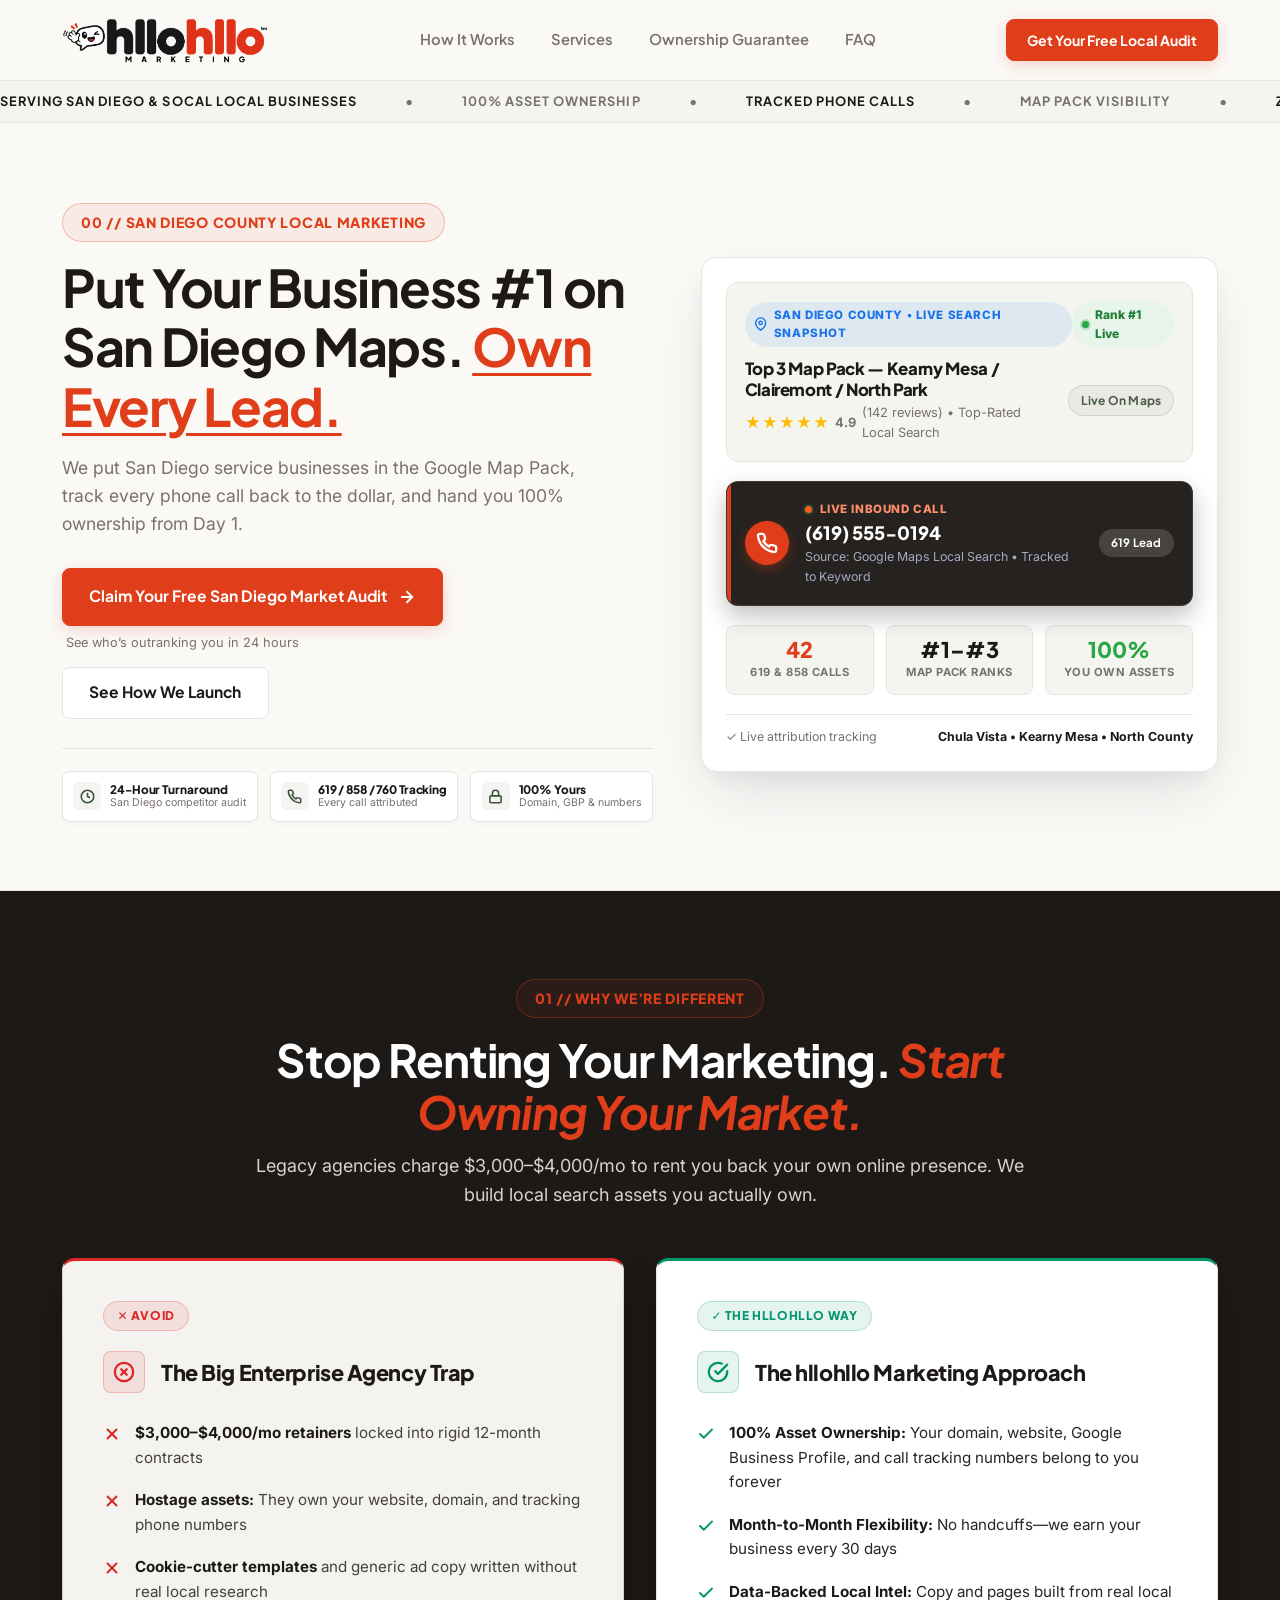
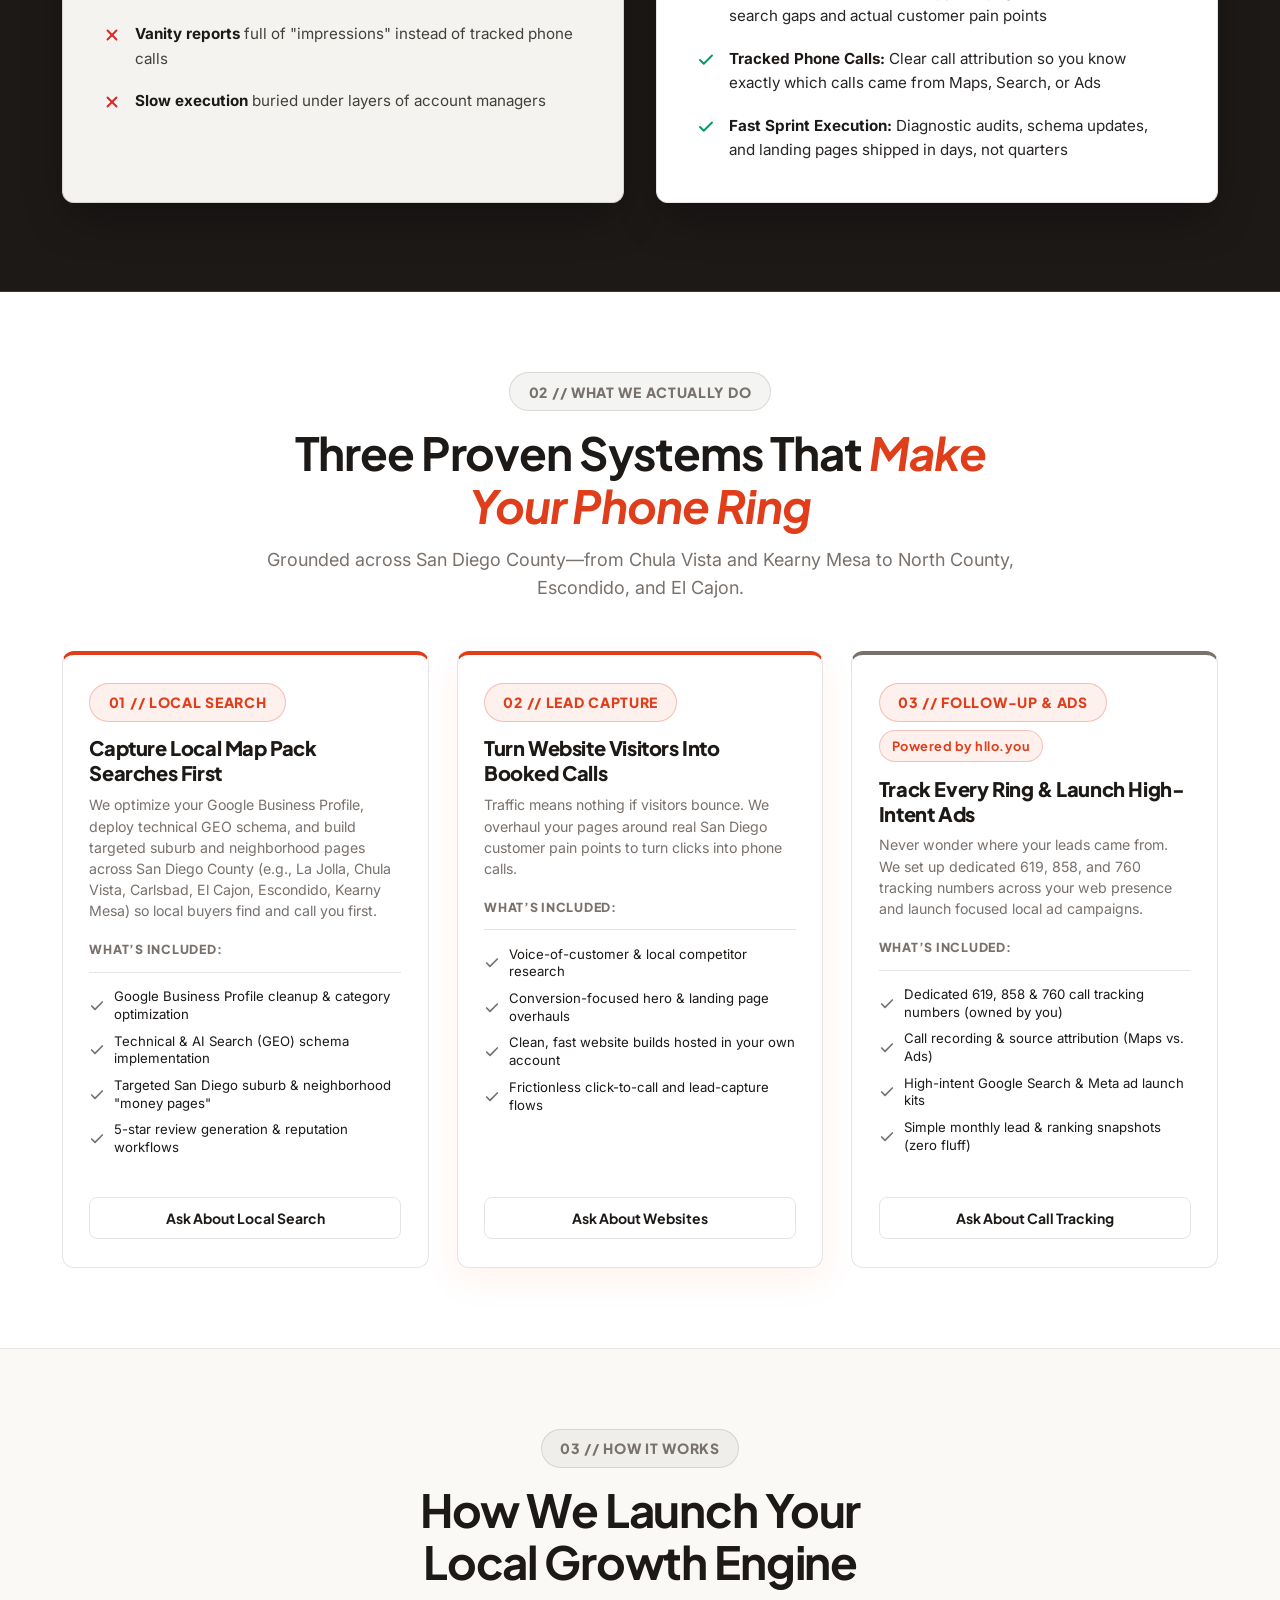
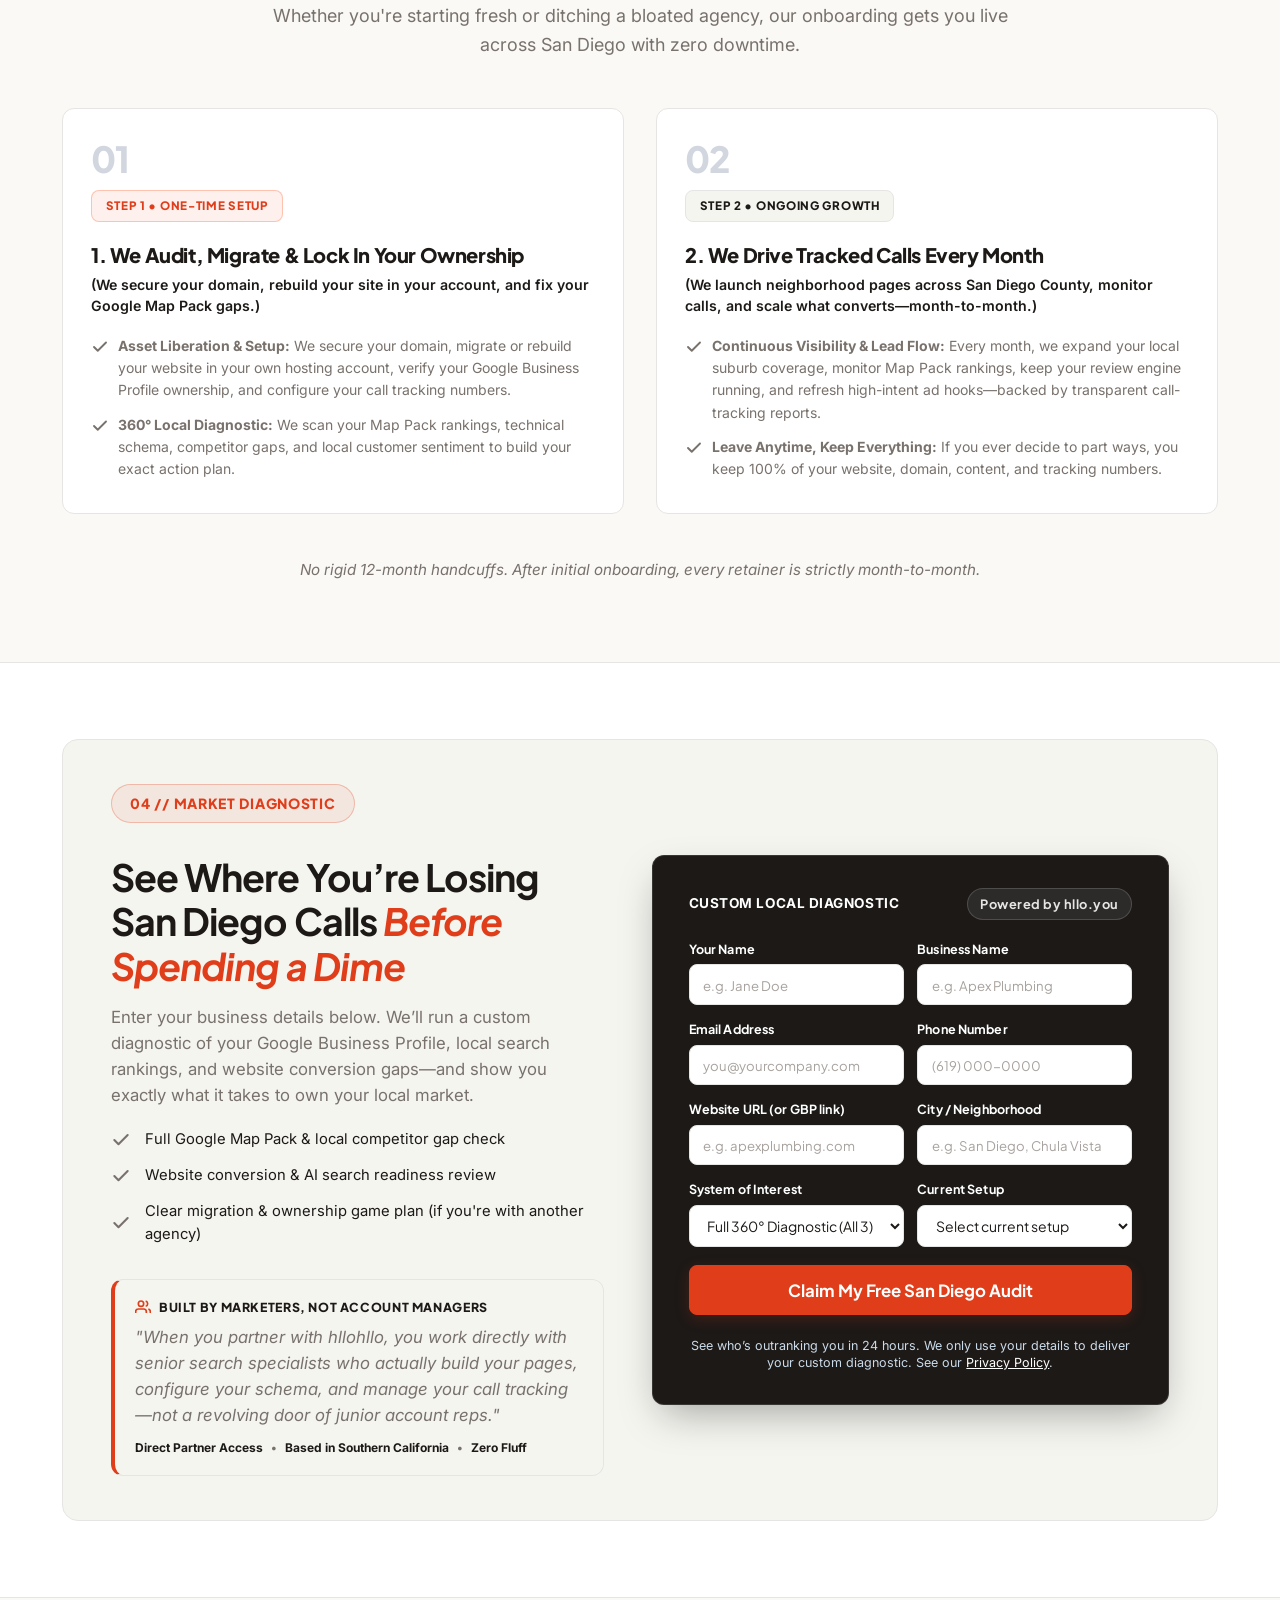
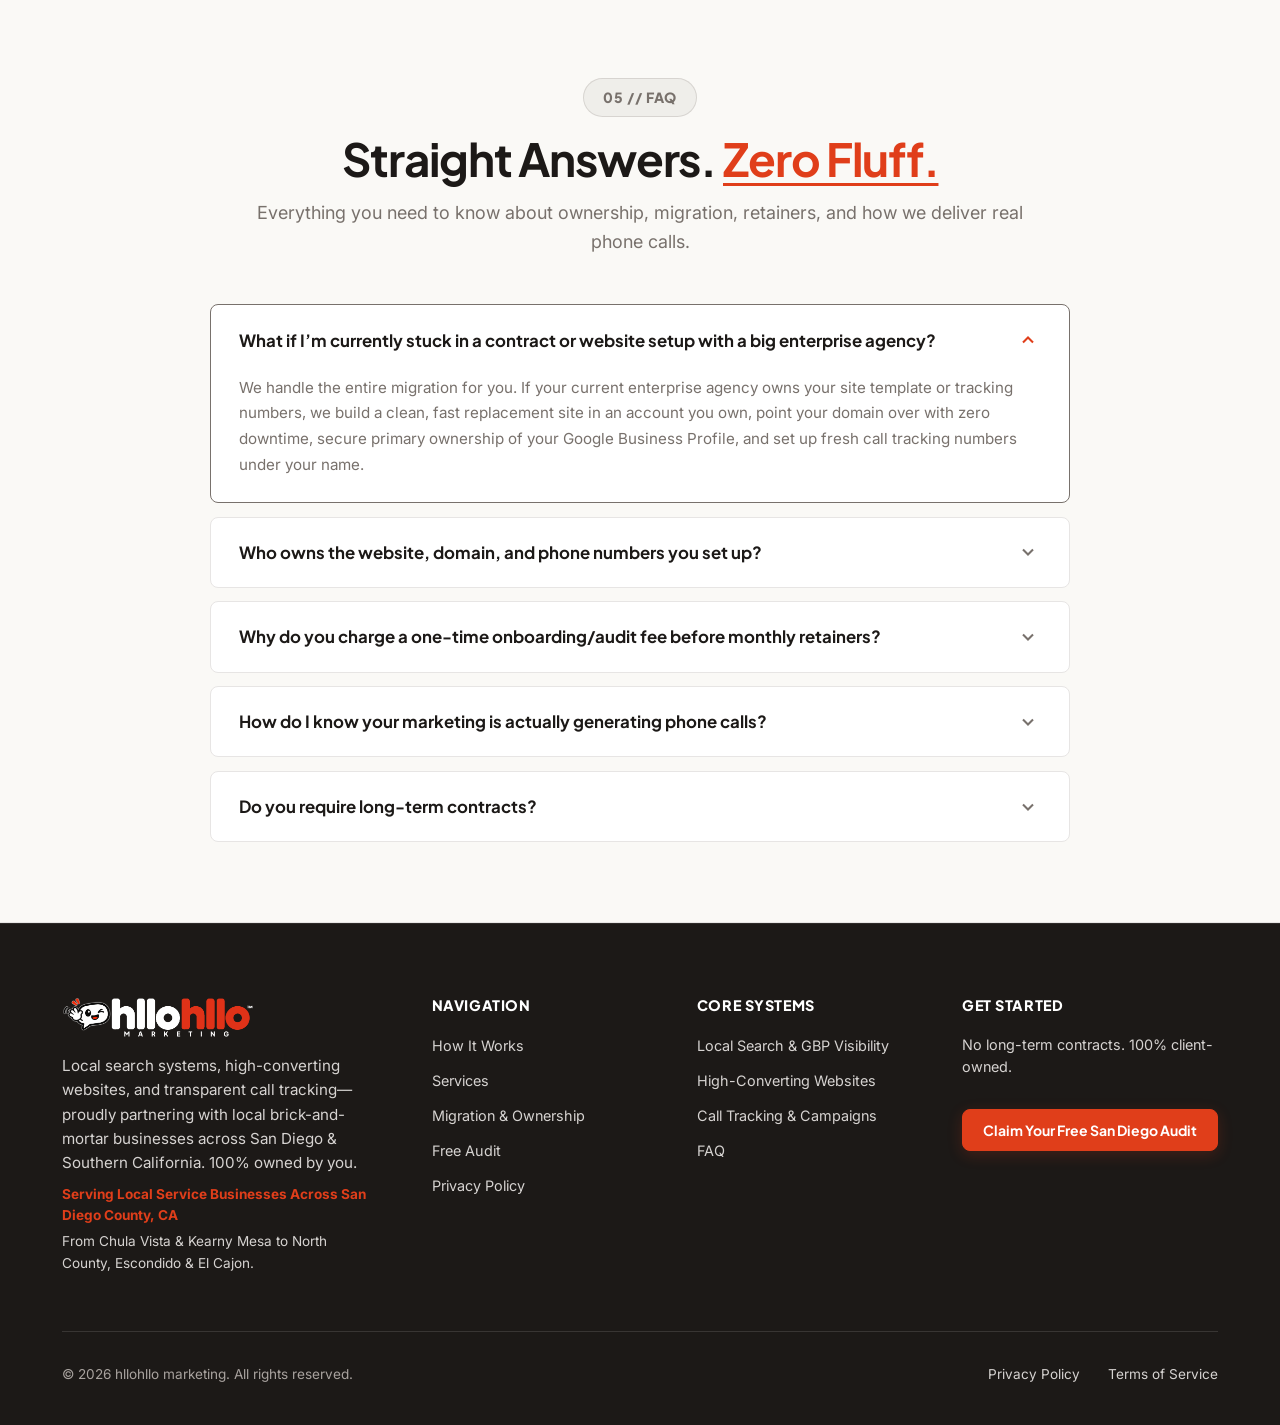
==== commit d09c10fd: "Implement Option A comparison cards with micro-status badges" ====
--- a/index.html
+++ b/index.html
@@ -32,7 +32,7 @@
   <link rel="icon" type="image/png" href="assets/hhlohllomktg-logo.png">
 
   <!-- Master Stylesheet -->
-  <link rel="stylesheet" href="styles.css?v=16">
+  <link rel="stylesheet" href="styles.css?v=17">
 
   <!-- Structured Data / JSON-LD -->
   <script type="application/ld+json">
@@ -256,6 +256,9 @@
         <div class="comparison-grid">
           <!-- Left Card: The Big Enterprise Agency Trap -->
           <div class="comparison-card card-negative" id="card-legacy-trap">
+            <div style="display: flex; align-items: center; justify-content: space-between; margin-bottom: 1.25rem;">
+              <span class="status-pill status-pill-neg">✕ Avoid</span>
+            </div>
             <div class="comparison-card-header">
               <div class="comp-icon comp-icon-neg">
                 <svg width="22" height="22" viewBox="0 0 24 24" fill="none" stroke="currentColor" stroke-width="2.5" stroke-linecap="round" stroke-linejoin="round"><circle cx="12" cy="12" r="10"></circle><line x1="15" y1="9" x2="9" y2="15"></line><line x1="9" y1="9" x2="15" y2="15"></line></svg>
@@ -291,6 +294,9 @@
 
           <!-- Right Card: The hllohllo Marketing Approach -->
           <div class="comparison-card card-positive" id="card-hllohllo-way">
+            <div style="display: flex; align-items: center; justify-content: space-between; margin-bottom: 1.25rem;">
+              <span class="status-pill status-pill-pos">✓ The hllohllo Way</span>
+            </div>
             <div class="comparison-card-header">
               <div class="comp-icon comp-icon-pos">
                 <svg width="22" height="22" viewBox="0 0 24 24" fill="none" stroke="currentColor" stroke-width="2.5" stroke-linecap="round" stroke-linejoin="round"><path d="M22 11.08V12a10 10 0 1 1-5.93-9.14"></path><polyline points="22 4 12 14.01 9 11.01"></polyline></svg>
--- a/styles.css
+++ b/styles.css
@@ -19,19 +19,19 @@
   /* Alabaster Canvas & Rich Charcoal Ink */
   --bg-canvas: #FAF9F6;
   --bg-cream: #FAF9F6;
-  
+
   --text-ink: #1C1917;
   --text-navy: #1C1917;
   --text-muted: #78716C;
   --text-light: #A8A29E;
-  
+
   /* Rich Charcoal Dark Surfaces */
   --surface-dark: #1C1917;
   --surface-dark-card: #26221F;
   --coastal-navy: #1C1917;
   --coastal-navy-dark: #151312;
   --border-dark: rgba(255, 255, 255, 0.12);
-  
+
   /* Red-Orange Primary Accents (hllo.you sister token) */
   --btn-accent: #E03E1A;
   --btn-accent-hover: #C93514;
@@ -75,7 +75,9 @@
 }
 
 /* Base Reset & Defaults */
-*, *::before, *::after {
+*,
+*::before,
+*::after {
   box-sizing: border-box;
   margin: 0;
   padding: 0;
@@ -114,7 +116,10 @@
   color: var(--blue-anchor-hover);
 }
 
-button, input, select, textarea {
+button,
+input,
+select,
+textarea {
   font-family: var(--font-sans);
   font-size: inherit;
 }
@@ -129,7 +134,8 @@
 /* ==========================================================================
    Editorial Serif Display Headlines + Bold Utilitarian Sans Cards
    ========================================================================== */
-h1, h2 {
+h1,
+h2 {
   font-family: var(--font-serif);
   font-weight: 700;
   line-height: 1.15;
@@ -138,7 +144,10 @@
   font-optical-sizing: auto;
 }
 
-h3, h4, h5, h6 {
+h3,
+h4,
+h5,
+h6 {
   font-family: var(--font-sans);
   font-weight: 800;
   line-height: 1.25;
@@ -423,8 +432,13 @@
 }
 
 @keyframes marquee-slow {
-  0% { transform: translateX(0); }
-  100% { transform: translateX(-50%); }
+  0% {
+    transform: translateX(0);
+  }
+
+  100% {
+    transform: translateX(-50%);
+  }
 }
 
 /* ==========================================================================
@@ -615,9 +629,20 @@
 }
 
 @keyframes pulseGlow {
-  0% { transform: scale(0.95); box-shadow: 0 0 0 0 rgba(40, 167, 69, 0.7); }
-  70% { transform: scale(1); box-shadow: 0 0 0 6px rgba(40, 167, 69, 0); }
-  100% { transform: scale(0.95); box-shadow: 0 0 0 0 rgba(40, 167, 69, 0); }
+  0% {
+    transform: scale(0.95);
+    box-shadow: 0 0 0 0 rgba(40, 167, 69, 0.7);
+  }
+
+  70% {
+    transform: scale(1);
+    box-shadow: 0 0 0 6px rgba(40, 167, 69, 0);
+  }
+
+  100% {
+    transform: scale(0.95);
+    box-shadow: 0 0 0 0 rgba(40, 167, 69, 0);
+  }
 }
 
 .map-biz-row {
@@ -766,7 +791,7 @@
   border-radius: var(--radius-md);
   border: 1px solid var(--border-divider);
   box-shadow: 0 20px 45px -12px rgba(26, 37, 54, 0.1),
-              0 4px 12px -2px rgba(26, 37, 54, 0.04);
+    0 4px 12px -2px rgba(26, 37, 54, 0.04);
   padding: 1.5rem;
   transition: transform var(--transition-smooth), box-shadow var(--transition-smooth);
 }
@@ -774,7 +799,7 @@
 .audit-card:hover {
   transform: translateY(-2px);
   box-shadow: 0 24px 50px -12px rgba(26, 37, 54, 0.14),
-              0 6px 16px -2px rgba(26, 37, 54, 0.06);
+    0 6px 16px -2px rgba(26, 37, 54, 0.06);
 }
 
 .audit-card-header {
@@ -920,6 +945,7 @@
   .audit-card {
     padding: 1.15rem;
   }
+
   .audit-row {
     grid-template-columns: auto 1fr;
     grid-template-rows: auto auto;
@@ -927,12 +953,15 @@
     align-items: start;
     padding: 0.85rem 0;
   }
+
   .audit-row-icon {
     grid-row: 1 / span 2;
   }
+
   .audit-row-main {
     grid-column: 2;
   }
+
   .audit-chip {
     grid-column: 2;
     justify-self: start;
@@ -985,8 +1014,8 @@
 }
 
 .card-negative {
-  background: #FAF3F2;
-  border: 1px solid #EED9D7;
+  background: #F4F3EF;
+  border: 1px solid #D6D3D1;
   border-top: 3px solid #DC2626;
   color: #292524;
   box-shadow: 0 20px 45px -10px rgba(0, 0, 0, 0.35);
@@ -1009,9 +1038,9 @@
 }
 
 .card-positive {
-  background: linear-gradient(180deg, #FFFFFF 0%, #F3F9F5 100%);
+  background: var(--card-white);
   color: var(--text-ink);
-  border: 1px solid #D5E8DD;
+  border: 1px solid var(--border-divider);
   border-top: 3px solid #059669;
   box-shadow: 0 20px 45px -10px rgba(0, 0, 0, 0.35);
 }
@@ -1030,6 +1059,32 @@
 
 .card-positive .comparison-item svg {
   color: #059669;
+}
+
+/* Status Micro-Pills (Wrong vs Right) */
+.status-pill {
+  display: inline-flex;
+  align-items: center;
+  gap: 0.35rem;
+  padding: 0.3rem 0.85rem;
+  border-radius: var(--radius-full);
+  font-family: var(--font-sans);
+  font-size: 0.75rem;
+  font-weight: 800;
+  letter-spacing: 0.05em;
+  text-transform: uppercase;
+}
+
+.status-pill-neg {
+  background: rgba(220, 38, 38, 0.1);
+  color: #DC2626;
+  border: 1px solid rgba(220, 38, 38, 0.22);
+}
+
+.status-pill-pos {
+  background: rgba(5, 150, 105, 0.1);
+  color: #059669;
+  border: 1px solid rgba(5, 150, 105, 0.22);
 }
 
 .comparison-card-header {
@@ -1747,15 +1802,19 @@
     grid-template-columns: 1fr;
     text-align: center;
   }
+
   .hero-subtitle {
     margin: 0 auto 2.25rem auto;
   }
+
   .hero-cta-group {
     justify-content: center;
   }
+
   .hero-proof-bar {
     justify-content: center;
   }
+
   .hero-visual-wrap {
     margin-top: 2rem;
     max-width: 680px;
@@ -1763,24 +1822,30 @@
     margin-right: auto;
     text-align: left;
   }
+
   .bento-grid {
     grid-template-columns: 1fr;
   }
+
   .bento-card-featured,
   .bento-card-wide {
     grid-column: span 1;
   }
+
   .bento-featured-content {
     grid-template-columns: 1fr;
   }
+
   .roadmap-timeline {
     grid-template-columns: repeat(2, 1fr);
   }
+
   .split-conversion-container {
     grid-template-columns: 1fr;
     padding: 2.5rem;
     gap: 2.5rem;
   }
+
   .footer-grid {
     grid-template-columns: repeat(2, 1fr);
   }
@@ -1791,36 +1856,46 @@
     height: 40px;
     max-width: 195px;
   }
+
   .underline-accent {
     text-underline-offset: 4px;
     text-decoration-thickness: 2px;
   }
+
   .hero-title {
     font-size: 2.65rem;
   }
+
   .hero-trust-strip {
     grid-template-columns: 1fr;
   }
+
   .comparison-grid {
     grid-template-columns: 1fr;
   }
+
   .roadmap-timeline,
   .roadmap-timeline-2col {
     grid-template-columns: 1fr;
   }
+
   .form-row-2col {
     grid-template-columns: 1fr;
     gap: 0.75rem;
   }
+
   .nav-links {
     display: none;
   }
+
   .mobile-menu-btn {
     display: block;
   }
+
   .nav-cta-group .btn {
     display: none;
   }
+
   .section-header h2 {
     font-size: 2.25rem;
   }
@@ -1830,20 +1905,25 @@
   .container {
     padding: 0 1.25rem;
   }
+
   .hero-title {
     font-size: 2.35rem;
   }
+
   .section-header h2 {
     font-size: 1.95rem;
   }
+
   .split-conversion-container {
     padding: 1.5rem;
   }
+
   .split-conversion-right {
     padding: 1.5rem;
   }
+
   .footer-grid {
     grid-template-columns: 1fr;
     gap: 2rem;
   }
-}
+}
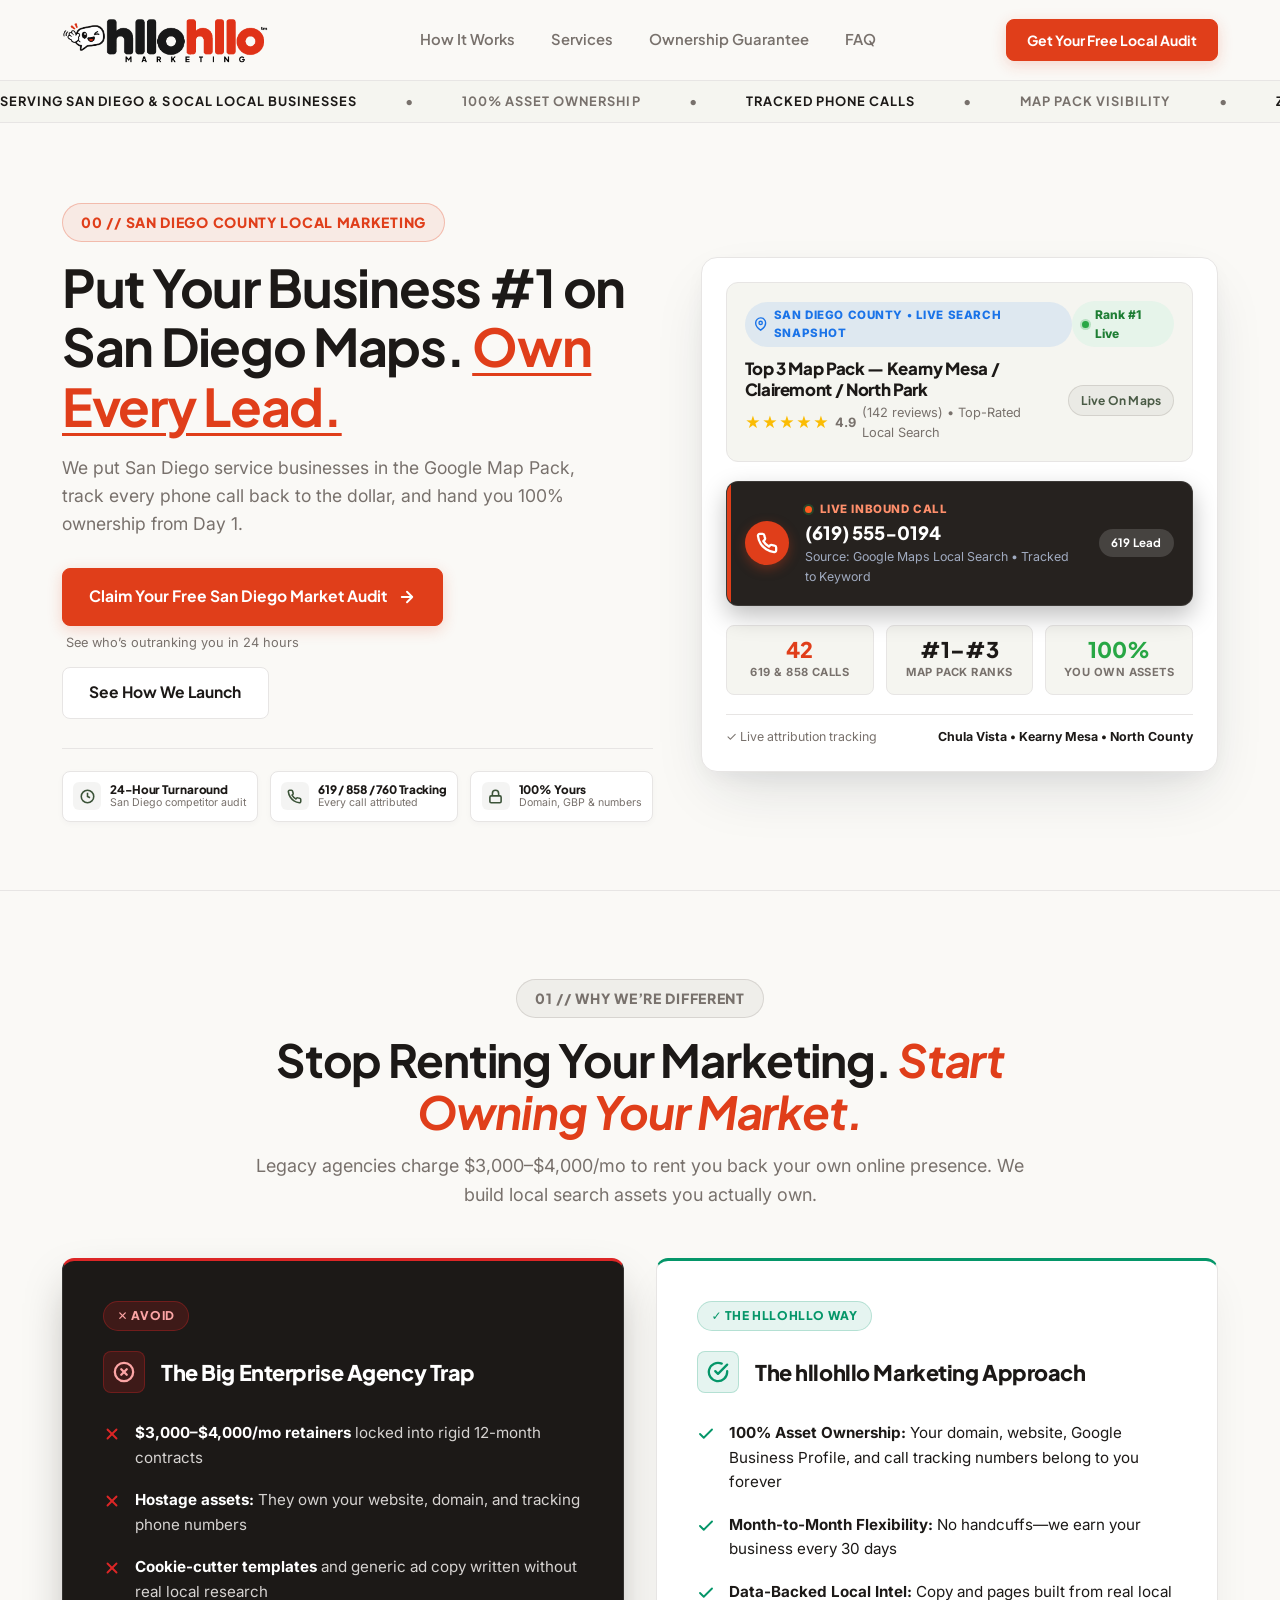
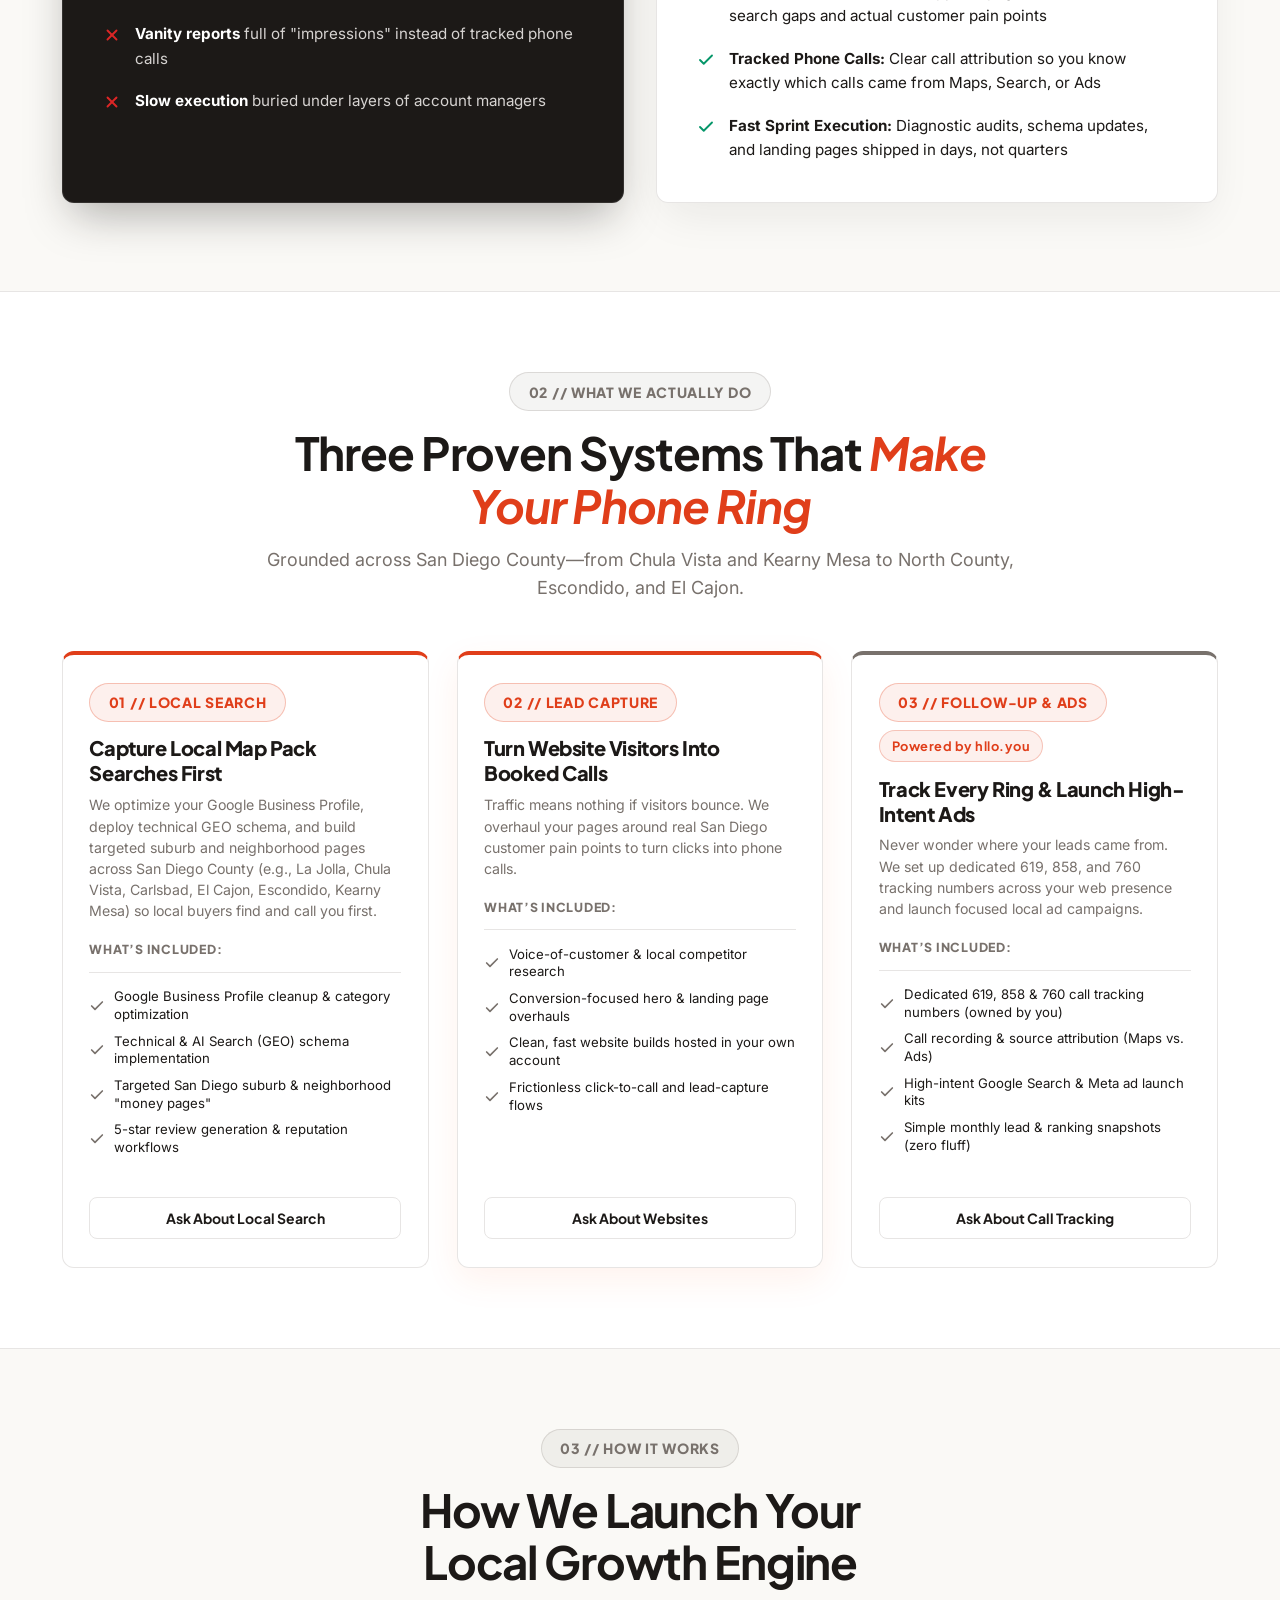
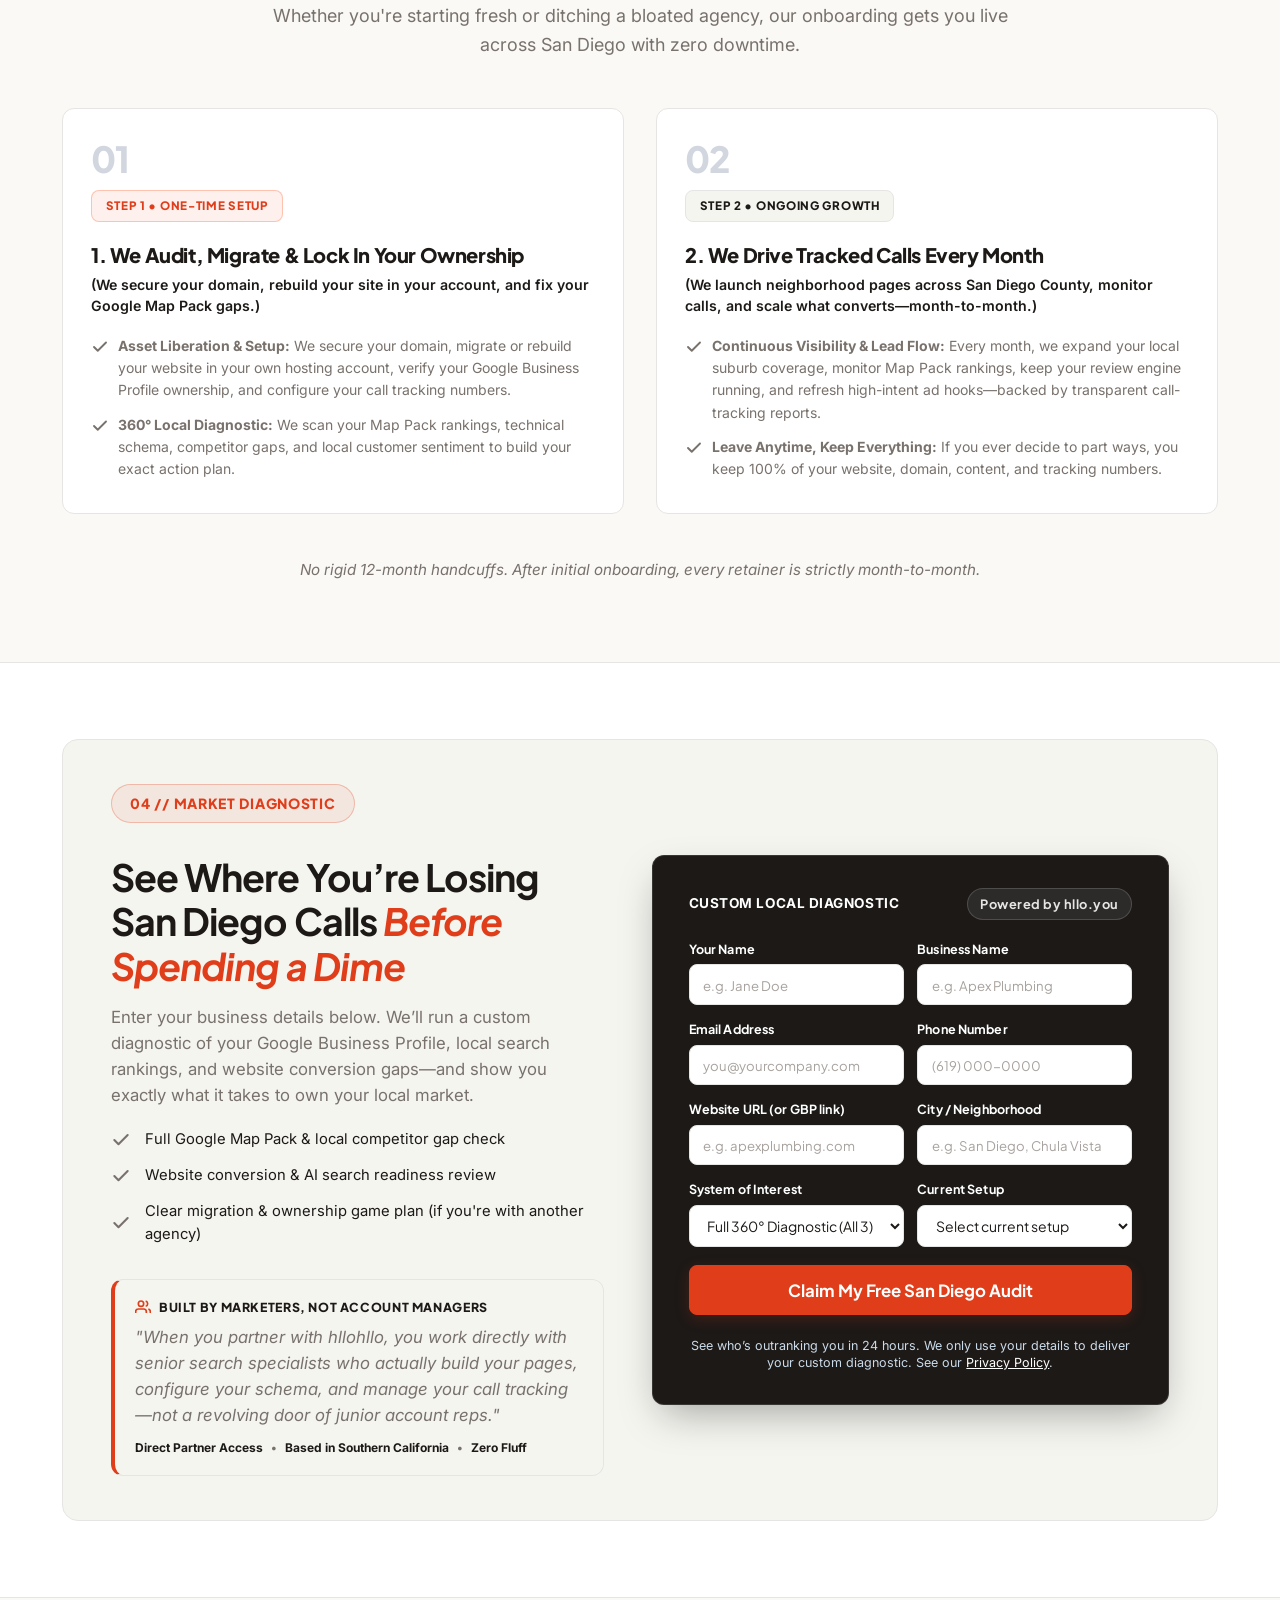
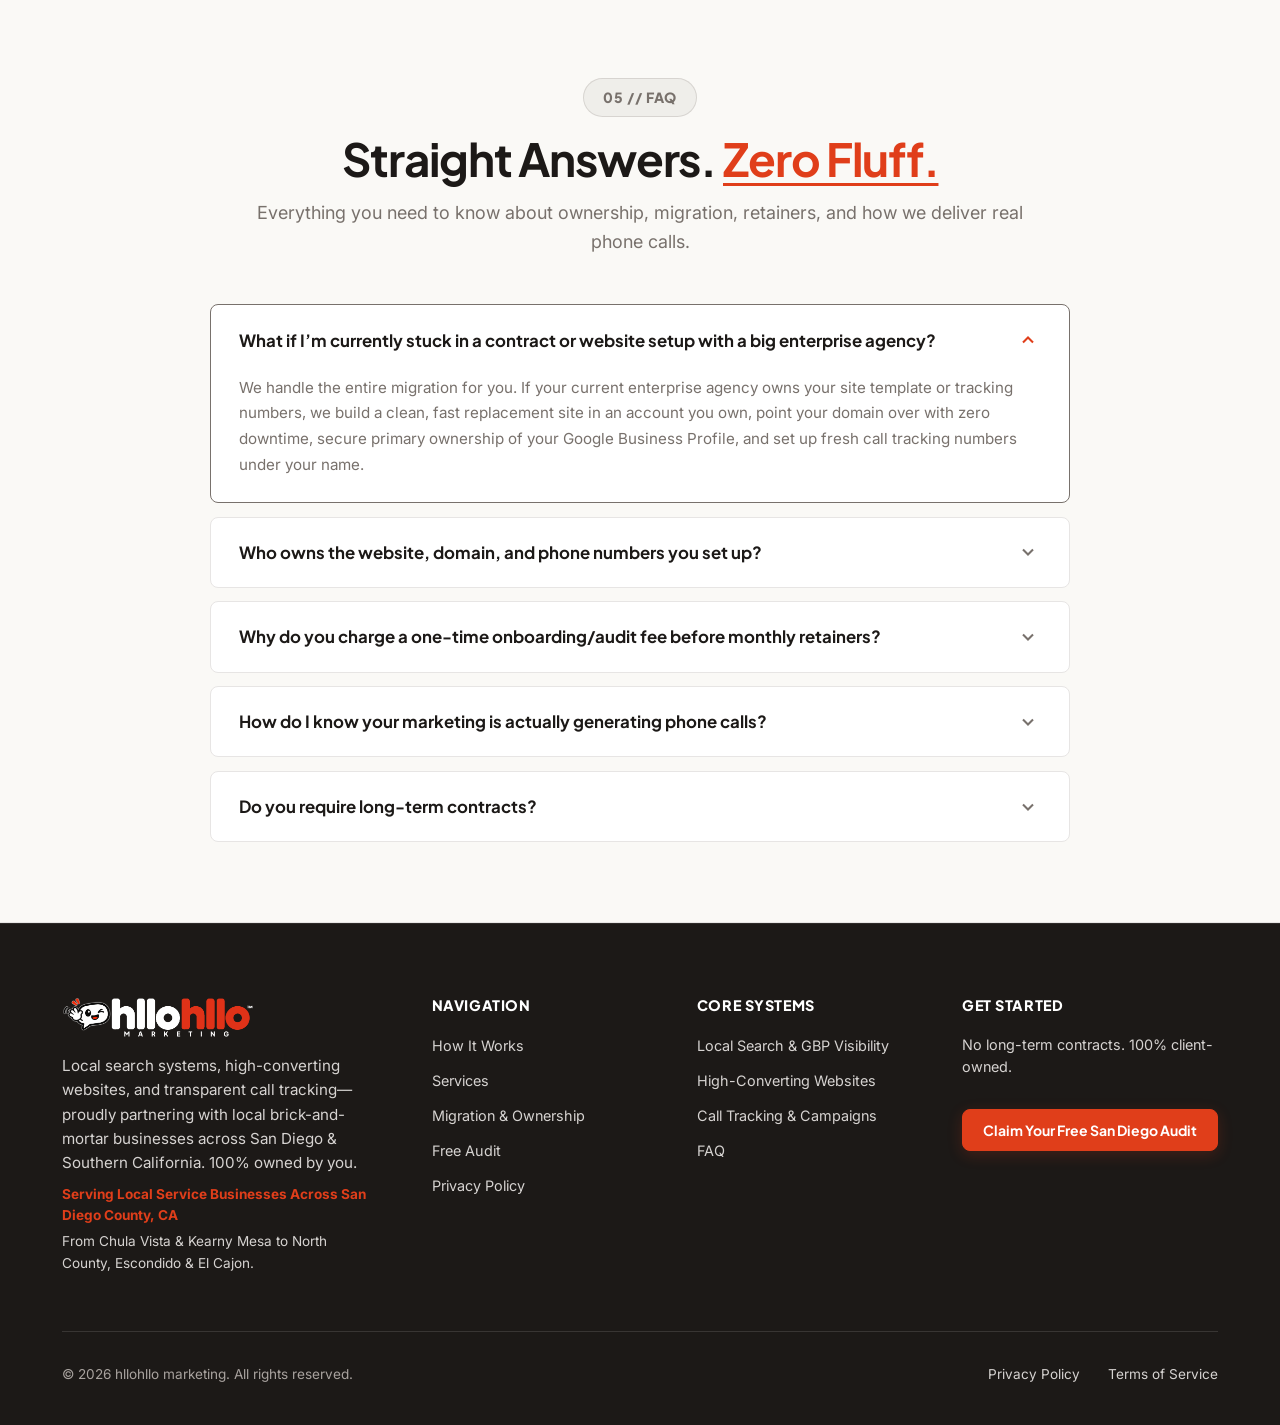
==== commit e4001abb: "Set comparison section background to alabaster and left card to dark charcoal" ====
--- a/index.html
+++ b/index.html
@@ -1,38 +1,44 @@
 <!DOCTYPE html>
 <html lang="en">
+
 <head>
   <meta charset="UTF-8">
   <meta name="viewport" content="width=device-width, initial-scale=1.0">
-  
+
   <!-- Primary Meta Tags -->
   <title>hllohllo marketing | Own Your Website. Own Your Leads.</title>
   <meta name="title" content="hllohllo marketing | Own Your Website. Own Your Leads.">
-  <meta name="description" content="Stop paying $3,500/month to legacy agencies that hold your site hostage. We build fast, high-converting local search systems, track every phone call, and hand you 100% ownership from Day 1.">
+  <meta name="description"
+    content="Stop paying $3,500/month to legacy agencies that hold your site hostage. We build fast, high-converting local search systems, track every phone call, and hand you 100% ownership from Day 1.">
   <link rel="canonical" href="https://hllohllo.com/">
 
   <!-- Open Graph / Facebook -->
   <meta property="og:type" content="website">
   <meta property="og:url" content="https://hllohllo.com/">
   <meta property="og:title" content="hllohllo marketing | Own Your Website. Own Your Leads.">
-  <meta property="og:description" content="Stop paying $3,500/month to legacy agencies that hold your site hostage. We build fast, high-converting local search systems, track every phone call, and hand you 100% ownership from Day 1.">
+  <meta property="og:description"
+    content="Stop paying $3,500/month to legacy agencies that hold your site hostage. We build fast, high-converting local search systems, track every phone call, and hand you 100% ownership from Day 1.">
   <meta property="og:image" content="https://hllohllo.com/assets/og-image.png">
   <meta property="og:image:alt" content="hllohllo marketing - Local Search & Conversion Systems">
 
   <!-- Twitter -->
   <meta name="twitter:card" content="summary_large_image">
   <meta name="twitter:title" content="hllohllo marketing | Own Your Website. Own Your Leads.">
-  <meta name="twitter:description" content="Stop paying $3,500/month to legacy agencies that hold your site hostage. We build fast, high-converting local search systems, track every phone call, and hand you 100% ownership from Day 1.">
+  <meta name="twitter:description"
+    content="Stop paying $3,500/month to legacy agencies that hold your site hostage. We build fast, high-converting local search systems, track every phone call, and hand you 100% ownership from Day 1.">
   <meta name="twitter:image" content="https://hllohllo.com/assets/og-image.png">
 
   <!-- Google Fonts: Plus Jakarta Sans & Inter (Modern Geometric Sans Pairing) -->
   <link rel="preconnect" href="https://fonts.googleapis.com">
   <link rel="preconnect" href="https://fonts.gstatic.com" crossorigin>
-  <link href="https://fonts.googleapis.com/css2?family=Inter:wght@400;500;600;700&family=Plus+Jakarta+Sans:wght@500;600;700;800&display=swap" rel="stylesheet">
+  <link
+    href="https://fonts.googleapis.com/css2?family=Inter:wght@400;500;600;700&family=Plus+Jakarta+Sans:wght@500;600;700;800&display=swap"
+    rel="stylesheet">
 
   <link rel="icon" type="image/png" href="assets/hhlohllomktg-logo.png">
 
   <!-- Master Stylesheet -->
-  <link rel="stylesheet" href="styles.css?v=17">
+  <link rel="stylesheet" href="styles.css?v=18">
 
   <!-- Structured Data / JSON-LD -->
   <script type="application/ld+json">
@@ -46,6 +52,7 @@
   }
   </script>
 </head>
+
 <body>
 
   <!-- ==========================================================================
@@ -72,7 +79,11 @@
         </a>
 
         <button class="mobile-menu-btn" id="mobile-menu-toggle" aria-label="Toggle navigation menu">
-          <svg width="24" height="24" viewBox="0 0 24 24" fill="none" stroke="currentColor" stroke-width="2"><line x1="3" y1="12" x2="21" y2="12"></line><line x1="3" y1="6" x2="21" y2="6"></line><line x1="3" y1="18" x2="21" y2="18"></line></svg>
+          <svg width="24" height="24" viewBox="0 0 24 24" fill="none" stroke="currentColor" stroke-width="2">
+            <line x1="3" y1="12" x2="21" y2="12"></line>
+            <line x1="3" y1="6" x2="21" y2="6"></line>
+            <line x1="3" y1="18" x2="21" y2="18"></line>
+          </svg>
         </button>
       </div>
     </div>
@@ -125,16 +136,21 @@
           </h1>
 
           <p class="hero-subtitle" id="hero-subtext">
-            We put San Diego service businesses in the Google Map Pack, track every phone call back to the dollar, and hand you 100% ownership from Day 1.
+            We put San Diego service businesses in the Google Map Pack, track every phone call back to the dollar, and
+            hand you 100% ownership from Day 1.
           </p>
 
           <div class="hero-cta-group">
             <div style="display: flex; flex-direction: column; align-items: flex-start;">
               <a href="#growth-plan" class="btn btn-primary btn-lg" id="hero-cta-primary">
                 <span>Claim Your Free San Diego Market Audit</span>
-                <svg width="18" height="18" viewBox="0 0 24 24" fill="none" stroke="currentColor" stroke-width="2.5" stroke-linecap="round" stroke-linejoin="round"><path d="M5 12h14M12 5l7 7-7 7"/></svg>
+                <svg width="18" height="18" viewBox="0 0 24 24" fill="none" stroke="currentColor" stroke-width="2.5"
+                  stroke-linecap="round" stroke-linejoin="round">
+                  <path d="M5 12h14M12 5l7 7-7 7" />
+                </svg>
               </a>
-              <span style="font-size: 0.8rem; color: var(--text-muted); margin-top: 0.45rem; padding-left: 0.25rem;">See who’s outranking you in 24 hours</span>
+              <span style="font-size: 0.8rem; color: var(--text-muted); margin-top: 0.45rem; padding-left: 0.25rem;">See
+                who’s outranking you in 24 hours</span>
             </div>
             <a href="#roadmap" class="btn btn-secondary btn-lg" id="hero-cta-secondary" style="height: 52px;">
               <span>See How We Launch</span>
@@ -144,7 +160,10 @@
           <div class="hero-trust-strip" id="hero-proof-bar">
             <div class="trust-pill">
               <div class="trust-pill-icon" aria-hidden="true">
-                <svg width="15" height="15" viewBox="0 0 24 24" fill="none" stroke="currentColor" stroke-width="2.5"><circle cx="12" cy="12" r="10"></circle><polyline points="12 6 12 12 16 14"></polyline></svg>
+                <svg width="15" height="15" viewBox="0 0 24 24" fill="none" stroke="currentColor" stroke-width="2.5">
+                  <circle cx="12" cy="12" r="10"></circle>
+                  <polyline points="12 6 12 12 16 14"></polyline>
+                </svg>
               </div>
               <div class="trust-pill-content">
                 <strong>24-Hour Turnaround</strong>
@@ -154,7 +173,11 @@
 
             <div class="trust-pill">
               <div class="trust-pill-icon" aria-hidden="true">
-                <svg width="15" height="15" viewBox="0 0 24 24" fill="none" stroke="currentColor" stroke-width="2.5"><path d="M22 16.92v3a2 2 0 0 1-2.18 2 19.79 19.79 0 0 1-8.63-3.07 19.5 19.5 0 0 1-6-6 19.79 19.79 0 0 1-3.07-8.67A2 2 0 0 1 4.11 2h3a2 2 0 0 1 2 1.72 12.84 12.84 0 0 0 .7 2.81 2 2 0 0 1-.45 2.11L8.09 9.91a16 16 0 0 0 6 6l1.27-1.27a2 2 0 0 1 2.11-.45 12.84 12.84 0 0 0 2.81.7A2 2 0 0 1 22 16.92z"></path></svg>
+                <svg width="15" height="15" viewBox="0 0 24 24" fill="none" stroke="currentColor" stroke-width="2.5">
+                  <path
+                    d="M22 16.92v3a2 2 0 0 1-2.18 2 19.79 19.79 0 0 1-8.63-3.07 19.5 19.5 0 0 1-6-6 19.79 19.79 0 0 1-3.07-8.67A2 2 0 0 1 4.11 2h3a2 2 0 0 1 2 1.72 12.84 12.84 0 0 0 .7 2.81 2 2 0 0 1-.45 2.11L8.09 9.91a16 16 0 0 0 6 6l1.27-1.27a2 2 0 0 1 2.11-.45 12.84 12.84 0 0 0 2.81.7A2 2 0 0 1 22 16.92z">
+                  </path>
+                </svg>
               </div>
               <div class="trust-pill-content">
                 <strong>619 / 858 / 760 Tracking</strong>
@@ -164,7 +187,10 @@
 
             <div class="trust-pill">
               <div class="trust-pill-icon" aria-hidden="true">
-                <svg width="15" height="15" viewBox="0 0 24 24" fill="none" stroke="currentColor" stroke-width="2.5"><rect x="3" y="11" width="18" height="11" rx="2" ry="2"></rect><path d="M7 11V7a5 5 0 0 1 10 0v4"></path></svg>
+                <svg width="15" height="15" viewBox="0 0 24 24" fill="none" stroke="currentColor" stroke-width="2.5">
+                  <rect x="3" y="11" width="18" height="11" rx="2" ry="2"></rect>
+                  <path d="M7 11V7a5 5 0 0 1 10 0v4"></path>
+                </svg>
               </div>
               <div class="trust-pill-content">
                 <strong>100% Yours</strong>
@@ -175,12 +201,16 @@
         </div>
 
         <div class="hero-visual-wrap" id="hero-dashboard-wrap">
-          <div class="local-lead-machine" id="hero-lead-machine" role="region" aria-label="Live San Diego Local Search and Call Attribution Engine">
+          <div class="local-lead-machine" id="hero-lead-machine" role="region"
+            aria-label="Live San Diego Local Search and Call Attribution Engine">
             <!-- 1. Google Map Pack Verified Card -->
             <div class="map-pack-unit">
               <div class="map-pack-top">
                 <span class="map-pack-badge">
-                  <svg width="14" height="14" viewBox="0 0 24 24" fill="none" stroke="currentColor" stroke-width="2.5"><path d="M21 10c0 7-9 13-9 13s-9-6-9-13a9 9 0 0 1 18 0z"></path><circle cx="12" cy="10" r="3"></circle></svg>
+                  <svg width="14" height="14" viewBox="0 0 24 24" fill="none" stroke="currentColor" stroke-width="2.5">
+                    <path d="M21 10c0 7-9 13-9 13s-9-6-9-13a9 9 0 0 1 18 0z"></path>
+                    <circle cx="12" cy="10" r="3"></circle>
+                  </svg>
                   San Diego County • Live Search Snapshot
                 </span>
                 <span class="map-pack-rank">
@@ -202,7 +232,11 @@
             <!-- 2. Real-Time Inbound Phone Call Alert -->
             <div class="phone-lead-alert">
               <div class="phone-lead-icon" aria-hidden="true">
-                <svg width="22" height="22" viewBox="0 0 24 24" fill="none" stroke="currentColor" stroke-width="2.5"><path d="M22 16.92v3a2 2 0 0 1-2.18 2 19.79 19.79 0 0 1-8.63-3.07 19.5 19.5 0 0 1-6-6 19.79 19.79 0 0 1-3.07-8.67A2 2 0 0 1 4.11 2h3a2 2 0 0 1 2 1.72 12.84 12.84 0 0 0 .7 2.81 2 2 0 0 1-.45 2.11L8.09 9.91a16 16 0 0 0 6 6l1.27-1.27a2 2 0 0 1 2.11-.45 12.84 12.84 0 0 0 2.81.7A2 2 0 0 1 22 16.92z"></path></svg>
+                <svg width="22" height="22" viewBox="0 0 24 24" fill="none" stroke="currentColor" stroke-width="2.5">
+                  <path
+                    d="M22 16.92v3a2 2 0 0 1-2.18 2 19.79 19.79 0 0 1-8.63-3.07 19.5 19.5 0 0 1-6-6 19.79 19.79 0 0 1-3.07-8.67A2 2 0 0 1 4.11 2h3a2 2 0 0 1 2 1.72 12.84 12.84 0 0 0 .7 2.81 2 2 0 0 1-.45 2.11L8.09 9.91a16 16 0 0 0 6 6l1.27-1.27a2 2 0 0 1 2.11-.45 12.84 12.84 0 0 0 2.81.7A2 2 0 0 1 22 16.92z">
+                  </path>
+                </svg>
               </div>
               <div class="phone-lead-details">
                 <div class="phone-lead-tag">
@@ -211,7 +245,8 @@
                 <div class="phone-lead-caller">(619) 555-0194</div>
                 <div class="phone-lead-meta">Source: Google Maps Local Search • Tracked to Keyword</div>
               </div>
-              <span class="audit-chip" style="background: rgba(255,255,255,0.15); color: #FFFFFF; font-size: 0.72rem;">619 Lead</span>
+              <span class="audit-chip"
+                style="background: rgba(255,255,255,0.15); color: #FFFFFF; font-size: 0.72rem;">619 Lead</span>
             </div>
 
             <!-- 3. Real-Time Attribution Metrics Strip -->
@@ -250,7 +285,8 @@
             <span class="badge">01 // WHY WE’RE DIFFERENT</span>
           </div>
           <h2>Stop Renting Your Marketing. <span class="text-accent"><em>Start Owning Your Market.</em></span></h2>
-          <p>Legacy agencies charge $3,000–$4,000/mo to rent you back your own online presence. We build local search assets you actually own.</p>
+          <p>Legacy agencies charge $3,000–$4,000/mo to rent you back your own online presence. We build local search
+            assets you actually own.</p>
         </div>
 
         <div class="comparison-grid">
@@ -261,7 +297,12 @@
             </div>
             <div class="comparison-card-header">
               <div class="comp-icon comp-icon-neg">
-                <svg width="22" height="22" viewBox="0 0 24 24" fill="none" stroke="currentColor" stroke-width="2.5" stroke-linecap="round" stroke-linejoin="round"><circle cx="12" cy="12" r="10"></circle><line x1="15" y1="9" x2="9" y2="15"></line><line x1="9" y1="9" x2="15" y2="15"></line></svg>
+                <svg width="22" height="22" viewBox="0 0 24 24" fill="none" stroke="currentColor" stroke-width="2.5"
+                  stroke-linecap="round" stroke-linejoin="round">
+                  <circle cx="12" cy="12" r="10"></circle>
+                  <line x1="15" y1="9" x2="9" y2="15"></line>
+                  <line x1="9" y1="9" x2="15" y2="15"></line>
+                </svg>
               </div>
               <div>
                 <h3>The Big Enterprise Agency Trap</h3>
@@ -270,23 +311,45 @@
 
             <ul class="comparison-list">
               <li class="comparison-item">
-                <svg width="18" height="18" viewBox="0 0 24 24" fill="none" stroke="currentColor" stroke-width="2.5" stroke-linecap="round" stroke-linejoin="round"><line x1="18" y1="6" x2="6" y2="18"></line><line x1="6" y1="6" x2="18" y2="18"></line></svg>
+                <svg width="18" height="18" viewBox="0 0 24 24" fill="none" stroke="currentColor" stroke-width="2.5"
+                  stroke-linecap="round" stroke-linejoin="round">
+                  <line x1="18" y1="6" x2="6" y2="18"></line>
+                  <line x1="6" y1="6" x2="18" y2="18"></line>
+                </svg>
                 <span><strong>$3,000–$4,000/mo retainers</strong> locked into rigid 12-month contracts</span>
               </li>
               <li class="comparison-item">
-                <svg width="18" height="18" viewBox="0 0 24 24" fill="none" stroke="currentColor" stroke-width="2.5" stroke-linecap="round" stroke-linejoin="round"><line x1="18" y1="6" x2="6" y2="18"></line><line x1="6" y1="6" x2="18" y2="18"></line></svg>
+                <svg width="18" height="18" viewBox="0 0 24 24" fill="none" stroke="currentColor" stroke-width="2.5"
+                  stroke-linecap="round" stroke-linejoin="round">
+                  <line x1="18" y1="6" x2="6" y2="18"></line>
+                  <line x1="6" y1="6" x2="18" y2="18"></line>
+                </svg>
                 <span><strong>Hostage assets:</strong> They own your website, domain, and tracking phone numbers</span>
               </li>
               <li class="comparison-item">
-                <svg width="18" height="18" viewBox="0 0 24 24" fill="none" stroke="currentColor" stroke-width="2.5" stroke-linecap="round" stroke-linejoin="round"><line x1="18" y1="6" x2="6" y2="18"></line><line x1="6" y1="6" x2="18" y2="18"></line></svg>
-                <span><strong>Cookie-cutter templates</strong> and generic ad copy written without real local research</span>
+                <svg width="18" height="18" viewBox="0 0 24 24" fill="none" stroke="currentColor" stroke-width="2.5"
+                  stroke-linecap="round" stroke-linejoin="round">
+                  <line x1="18" y1="6" x2="6" y2="18"></line>
+                  <line x1="6" y1="6" x2="18" y2="18"></line>
+                </svg>
+                <span><strong>Cookie-cutter templates</strong> and generic ad copy written without real local
+                  research</span>
               </li>
               <li class="comparison-item">
-                <svg width="18" height="18" viewBox="0 0 24 24" fill="none" stroke="currentColor" stroke-width="2.5" stroke-linecap="round" stroke-linejoin="round"><line x1="18" y1="6" x2="6" y2="18"></line><line x1="6" y1="6" x2="18" y2="18"></line></svg>
-                <span><strong>Vanity reports</strong> full of &quot;impressions&quot; instead of tracked phone calls</span>
+                <svg width="18" height="18" viewBox="0 0 24 24" fill="none" stroke="currentColor" stroke-width="2.5"
+                  stroke-linecap="round" stroke-linejoin="round">
+                  <line x1="18" y1="6" x2="6" y2="18"></line>
+                  <line x1="6" y1="6" x2="18" y2="18"></line>
+                </svg>
+                <span><strong>Vanity reports</strong> full of &quot;impressions&quot; instead of tracked phone
+                  calls</span>
               </li>
               <li class="comparison-item">
-                <svg width="18" height="18" viewBox="0 0 24 24" fill="none" stroke="currentColor" stroke-width="2.5" stroke-linecap="round" stroke-linejoin="round"><line x1="18" y1="6" x2="6" y2="18"></line><line x1="6" y1="6" x2="18" y2="18"></line></svg>
+                <svg width="18" height="18" viewBox="0 0 24 24" fill="none" stroke="currentColor" stroke-width="2.5"
+                  stroke-linecap="round" stroke-linejoin="round">
+                  <line x1="18" y1="6" x2="6" y2="18"></line>
+                  <line x1="6" y1="6" x2="18" y2="18"></line>
+                </svg>
                 <span><strong>Slow execution</strong> buried under layers of account managers</span>
               </li>
             </ul>
@@ -299,7 +362,11 @@
             </div>
             <div class="comparison-card-header">
               <div class="comp-icon comp-icon-pos">
-                <svg width="22" height="22" viewBox="0 0 24 24" fill="none" stroke="currentColor" stroke-width="2.5" stroke-linecap="round" stroke-linejoin="round"><path d="M22 11.08V12a10 10 0 1 1-5.93-9.14"></path><polyline points="22 4 12 14.01 9 11.01"></polyline></svg>
+                <svg width="22" height="22" viewBox="0 0 24 24" fill="none" stroke="currentColor" stroke-width="2.5"
+                  stroke-linecap="round" stroke-linejoin="round">
+                  <path d="M22 11.08V12a10 10 0 1 1-5.93-9.14"></path>
+                  <polyline points="22 4 12 14.01 9 11.01"></polyline>
+                </svg>
               </div>
               <div>
                 <h3>The hllohllo Marketing Approach</h3>
@@ -308,24 +375,44 @@
 
             <ul class="comparison-list">
               <li class="comparison-item">
-                <svg width="18" height="18" viewBox="0 0 24 24" fill="none" stroke="currentColor" stroke-width="2.5" stroke-linecap="round" stroke-linejoin="round"><polyline points="20 6 9 17 4 12"></polyline></svg>
-                <span><strong>100% Asset Ownership:</strong> Your domain, website, Google Business Profile, and call tracking numbers belong to you forever</span>
+                <svg width="18" height="18" viewBox="0 0 24 24" fill="none" stroke="currentColor" stroke-width="2.5"
+                  stroke-linecap="round" stroke-linejoin="round">
+                  <polyline points="20 6 9 17 4 12"></polyline>
+                </svg>
+                <span><strong>100% Asset Ownership:</strong> Your domain, website, Google Business Profile, and call
+                  tracking numbers belong to you forever</span>
               </li>
               <li class="comparison-item">
-                <svg width="18" height="18" viewBox="0 0 24 24" fill="none" stroke="currentColor" stroke-width="2.5" stroke-linecap="round" stroke-linejoin="round"><polyline points="20 6 9 17 4 12"></polyline></svg>
-                <span><strong>Month-to-Month Flexibility:</strong> No handcuffs—we earn your business every 30 days</span>
+                <svg width="18" height="18" viewBox="0 0 24 24" fill="none" stroke="currentColor" stroke-width="2.5"
+                  stroke-linecap="round" stroke-linejoin="round">
+                  <polyline points="20 6 9 17 4 12"></polyline>
+                </svg>
+                <span><strong>Month-to-Month Flexibility:</strong> No handcuffs—we earn your business every 30
+                  days</span>
               </li>
               <li class="comparison-item">
-                <svg width="18" height="18" viewBox="0 0 24 24" fill="none" stroke="currentColor" stroke-width="2.5" stroke-linecap="round" stroke-linejoin="round"><polyline points="20 6 9 17 4 12"></polyline></svg>
-                <span><strong>Data-Backed Local Intel:</strong> Copy and pages built from real local search gaps and actual customer pain points</span>
+                <svg width="18" height="18" viewBox="0 0 24 24" fill="none" stroke="currentColor" stroke-width="2.5"
+                  stroke-linecap="round" stroke-linejoin="round">
+                  <polyline points="20 6 9 17 4 12"></polyline>
+                </svg>
+                <span><strong>Data-Backed Local Intel:</strong> Copy and pages built from real local search gaps and
+                  actual customer pain points</span>
               </li>
               <li class="comparison-item">
-                <svg width="18" height="18" viewBox="0 0 24 24" fill="none" stroke="currentColor" stroke-width="2.5" stroke-linecap="round" stroke-linejoin="round"><polyline points="20 6 9 17 4 12"></polyline></svg>
-                <span><strong>Tracked Phone Calls:</strong> Clear call attribution so you know exactly which calls came from Maps, Search, or Ads</span>
+                <svg width="18" height="18" viewBox="0 0 24 24" fill="none" stroke="currentColor" stroke-width="2.5"
+                  stroke-linecap="round" stroke-linejoin="round">
+                  <polyline points="20 6 9 17 4 12"></polyline>
+                </svg>
+                <span><strong>Tracked Phone Calls:</strong> Clear call attribution so you know exactly which calls came
+                  from Maps, Search, or Ads</span>
               </li>
               <li class="comparison-item">
-                <svg width="18" height="18" viewBox="0 0 24 24" fill="none" stroke="currentColor" stroke-width="2.5" stroke-linecap="round" stroke-linejoin="round"><polyline points="20 6 9 17 4 12"></polyline></svg>
-                <span><strong>Fast Sprint Execution:</strong> Diagnostic audits, schema updates, and landing pages shipped in days, not quarters</span>
+                <svg width="18" height="18" viewBox="0 0 24 24" fill="none" stroke="currentColor" stroke-width="2.5"
+                  stroke-linecap="round" stroke-linejoin="round">
+                  <polyline points="20 6 9 17 4 12"></polyline>
+                </svg>
+                <span><strong>Fast Sprint Execution:</strong> Diagnostic audits, schema updates, and landing pages
+                  shipped in days, not quarters</span>
               </li>
             </ul>
           </div>
@@ -343,7 +430,8 @@
             <span class="badge">02 // WHAT WE ACTUALLY DO</span>
           </div>
           <h2>Three Proven Systems That <span class="text-accent"><em>Make Your Phone Ring</em></span></h2>
-          <p>Grounded across San Diego County—from Chula Vista and Kearny Mesa to North County, Escondido, and El Cajon.</p>
+          <p>Grounded across San Diego County—from Chula Vista and Kearny Mesa to North County, Escondido, and El Cajon.
+          </p>
         </div>
 
         <div class="bento-grid" id="services-cards-grid">
@@ -354,29 +442,44 @@
                 <span class="badge badge-accent">01 // LOCAL SEARCH</span>
               </div>
               <h3>Capture Local Map Pack Searches First</h3>
-              <p>We optimize your Google Business Profile, deploy technical GEO schema, and build targeted suburb and neighborhood pages across San Diego County (e.g., La Jolla, Chula Vista, Carlsbad, El Cajon, Escondido, Kearny Mesa) so local buyers find and call you first.</p>
+              <p>We optimize your Google Business Profile, deploy technical GEO schema, and build targeted suburb and
+                neighborhood pages across San Diego County (e.g., La Jolla, Chula Vista, Carlsbad, El Cajon, Escondido,
+                Kearny Mesa) so local buyers find and call you first.</p>
 
               <div class="service-pillar-subtitle">What’s Included:</div>
               <ul class="service-deliverables">
                 <li class="service-deliverable-item">
-                  <svg width="16" height="16" viewBox="0 0 24 24" fill="none" stroke="currentColor" stroke-width="2.5" stroke-linecap="round" stroke-linejoin="round"><polyline points="20 6 9 17 4 12"></polyline></svg>
+                  <svg width="16" height="16" viewBox="0 0 24 24" fill="none" stroke="currentColor" stroke-width="2.5"
+                    stroke-linecap="round" stroke-linejoin="round">
+                    <polyline points="20 6 9 17 4 12"></polyline>
+                  </svg>
                   <span>Google Business Profile cleanup &amp; category optimization</span>
                 </li>
                 <li class="service-deliverable-item">
-                  <svg width="16" height="16" viewBox="0 0 24 24" fill="none" stroke="currentColor" stroke-width="2.5" stroke-linecap="round" stroke-linejoin="round"><polyline points="20 6 9 17 4 12"></polyline></svg>
+                  <svg width="16" height="16" viewBox="0 0 24 24" fill="none" stroke="currentColor" stroke-width="2.5"
+                    stroke-linecap="round" stroke-linejoin="round">
+                    <polyline points="20 6 9 17 4 12"></polyline>
+                  </svg>
                   <span>Technical &amp; AI Search (GEO) schema implementation</span>
                 </li>
                 <li class="service-deliverable-item">
-                  <svg width="16" height="16" viewBox="0 0 24 24" fill="none" stroke="currentColor" stroke-width="2.5" stroke-linecap="round" stroke-linejoin="round"><polyline points="20 6 9 17 4 12"></polyline></svg>
+                  <svg width="16" height="16" viewBox="0 0 24 24" fill="none" stroke="currentColor" stroke-width="2.5"
+                    stroke-linecap="round" stroke-linejoin="round">
+                    <polyline points="20 6 9 17 4 12"></polyline>
+                  </svg>
                   <span>Targeted San Diego suburb &amp; neighborhood &quot;money pages&quot;</span>
                 </li>
                 <li class="service-deliverable-item">
-                  <svg width="16" height="16" viewBox="0 0 24 24" fill="none" stroke="currentColor" stroke-width="2.5" stroke-linecap="round" stroke-linejoin="round"><polyline points="20 6 9 17 4 12"></polyline></svg>
+                  <svg width="16" height="16" viewBox="0 0 24 24" fill="none" stroke="currentColor" stroke-width="2.5"
+                    stroke-linecap="round" stroke-linejoin="round">
+                    <polyline points="20 6 9 17 4 12"></polyline>
+                  </svg>
                   <span>5-star review generation &amp; reputation workflows</span>
                 </li>
               </ul>
             </div>
-            <a href="#growth-plan" class="btn btn-secondary btn-sm service-cta-btn" data-interest="pillar-1" style="margin-top: 1.25rem; width: 100%;">Ask About Local Search</a>
+            <a href="#growth-plan" class="btn btn-secondary btn-sm service-cta-btn" data-interest="pillar-1"
+              style="margin-top: 1.25rem; width: 100%;">Ask About Local Search</a>
           </div>
 
           <!-- Pillar 2 -->
@@ -386,62 +489,91 @@
                 <span class="badge badge-accent">02 // LEAD CAPTURE</span>
               </div>
               <h3>Turn Website Visitors Into Booked Calls</h3>
-              <p>Traffic means nothing if visitors bounce. We overhaul your pages around real San Diego customer pain points to turn clicks into phone calls.</p>
+              <p>Traffic means nothing if visitors bounce. We overhaul your pages around real San Diego customer pain
+                points to turn clicks into phone calls.</p>
 
               <div class="service-pillar-subtitle">What’s Included:</div>
               <ul class="service-deliverables">
                 <li class="service-deliverable-item">
-                  <svg width="16" height="16" viewBox="0 0 24 24" fill="none" stroke="currentColor" stroke-width="2.5" stroke-linecap="round" stroke-linejoin="round"><polyline points="20 6 9 17 4 12"></polyline></svg>
+                  <svg width="16" height="16" viewBox="0 0 24 24" fill="none" stroke="currentColor" stroke-width="2.5"
+                    stroke-linecap="round" stroke-linejoin="round">
+                    <polyline points="20 6 9 17 4 12"></polyline>
+                  </svg>
                   <span>Voice-of-customer &amp; local competitor research</span>
                 </li>
                 <li class="service-deliverable-item">
-                  <svg width="16" height="16" viewBox="0 0 24 24" fill="none" stroke="currentColor" stroke-width="2.5" stroke-linecap="round" stroke-linejoin="round"><polyline points="20 6 9 17 4 12"></polyline></svg>
+                  <svg width="16" height="16" viewBox="0 0 24 24" fill="none" stroke="currentColor" stroke-width="2.5"
+                    stroke-linecap="round" stroke-linejoin="round">
+                    <polyline points="20 6 9 17 4 12"></polyline>
+                  </svg>
                   <span>Conversion-focused hero &amp; landing page overhauls</span>
                 </li>
                 <li class="service-deliverable-item">
-                  <svg width="16" height="16" viewBox="0 0 24 24" fill="none" stroke="currentColor" stroke-width="2.5" stroke-linecap="round" stroke-linejoin="round"><polyline points="20 6 9 17 4 12"></polyline></svg>
+                  <svg width="16" height="16" viewBox="0 0 24 24" fill="none" stroke="currentColor" stroke-width="2.5"
+                    stroke-linecap="round" stroke-linejoin="round">
+                    <polyline points="20 6 9 17 4 12"></polyline>
+                  </svg>
                   <span>Clean, fast website builds hosted in your own account</span>
                 </li>
                 <li class="service-deliverable-item">
-                  <svg width="16" height="16" viewBox="0 0 24 24" fill="none" stroke="currentColor" stroke-width="2.5" stroke-linecap="round" stroke-linejoin="round"><polyline points="20 6 9 17 4 12"></polyline></svg>
+                  <svg width="16" height="16" viewBox="0 0 24 24" fill="none" stroke="currentColor" stroke-width="2.5"
+                    stroke-linecap="round" stroke-linejoin="round">
+                    <polyline points="20 6 9 17 4 12"></polyline>
+                  </svg>
                   <span>Frictionless click-to-call and lead-capture flows</span>
                 </li>
               </ul>
             </div>
-            <a href="#growth-plan" class="btn btn-secondary btn-sm service-cta-btn" data-interest="pillar-2" style="margin-top: 1.25rem; width: 100%;">Ask About Websites</a>
+            <a href="#growth-plan" class="btn btn-secondary btn-sm service-cta-btn" data-interest="pillar-2"
+              style="margin-top: 1.25rem; width: 100%;">Ask About Websites</a>
           </div>
 
           <!-- Pillar 3 -->
           <div class="bento-card service-card pillar-card-sage" id="service-pillar-3">
             <div>
-              <div style="display: flex; align-items: center; justify-content: space-between; margin-bottom: 0.85rem; flex-wrap: wrap; gap: 0.5rem;">
+              <div
+                style="display: flex; align-items: center; justify-content: space-between; margin-bottom: 0.85rem; flex-wrap: wrap; gap: 0.5rem;">
                 <span class="badge badge-accent">03 // FOLLOW-UP &amp; ADS</span>
                 <span class="hllo-powered-badge">Powered by hllo.you</span>
               </div>
               <h3>Track Every Ring &amp; Launch High-Intent Ads</h3>
-              <p>Never wonder where your leads came from. We set up dedicated 619, 858, and 760 tracking numbers across your web presence and launch focused local ad campaigns.</p>
+              <p>Never wonder where your leads came from. We set up dedicated 619, 858, and 760 tracking numbers across
+                your web presence and launch focused local ad campaigns.</p>
 
               <div class="service-pillar-subtitle">What’s Included:</div>
               <ul class="service-deliverables">
                 <li class="service-deliverable-item">
-                  <svg width="16" height="16" viewBox="0 0 24 24" fill="none" stroke="currentColor" stroke-width="2.5" stroke-linecap="round" stroke-linejoin="round"><polyline points="20 6 9 17 4 12"></polyline></svg>
+                  <svg width="16" height="16" viewBox="0 0 24 24" fill="none" stroke="currentColor" stroke-width="2.5"
+                    stroke-linecap="round" stroke-linejoin="round">
+                    <polyline points="20 6 9 17 4 12"></polyline>
+                  </svg>
                   <span>Dedicated 619, 858 &amp; 760 call tracking numbers (owned by you)</span>
                 </li>
                 <li class="service-deliverable-item">
-                  <svg width="16" height="16" viewBox="0 0 24 24" fill="none" stroke="currentColor" stroke-width="2.5" stroke-linecap="round" stroke-linejoin="round"><polyline points="20 6 9 17 4 12"></polyline></svg>
+                  <svg width="16" height="16" viewBox="0 0 24 24" fill="none" stroke="currentColor" stroke-width="2.5"
+                    stroke-linecap="round" stroke-linejoin="round">
+                    <polyline points="20 6 9 17 4 12"></polyline>
+                  </svg>
                   <span>Call recording &amp; source attribution (Maps vs. Ads)</span>
                 </li>
                 <li class="service-deliverable-item">
-                  <svg width="16" height="16" viewBox="0 0 24 24" fill="none" stroke="currentColor" stroke-width="2.5" stroke-linecap="round" stroke-linejoin="round"><polyline points="20 6 9 17 4 12"></polyline></svg>
+                  <svg width="16" height="16" viewBox="0 0 24 24" fill="none" stroke="currentColor" stroke-width="2.5"
+                    stroke-linecap="round" stroke-linejoin="round">
+                    <polyline points="20 6 9 17 4 12"></polyline>
+                  </svg>
                   <span>High-intent Google Search &amp; Meta ad launch kits</span>
                 </li>
                 <li class="service-deliverable-item">
-                  <svg width="16" height="16" viewBox="0 0 24 24" fill="none" stroke="currentColor" stroke-width="2.5" stroke-linecap="round" stroke-linejoin="round"><polyline points="20 6 9 17 4 12"></polyline></svg>
+                  <svg width="16" height="16" viewBox="0 0 24 24" fill="none" stroke="currentColor" stroke-width="2.5"
+                    stroke-linecap="round" stroke-linejoin="round">
+                    <polyline points="20 6 9 17 4 12"></polyline>
+                  </svg>
                   <span>Simple monthly lead &amp; ranking snapshots (zero fluff)</span>
                 </li>
               </ul>
             </div>
-            <a href="#growth-plan" class="btn btn-secondary btn-sm service-cta-btn" data-interest="pillar-3" style="margin-top: 1.25rem; width: 100%;">Ask About Call Tracking</a>
+            <a href="#growth-plan" class="btn btn-secondary btn-sm service-cta-btn" data-interest="pillar-3"
+              style="margin-top: 1.25rem; width: 100%;">Ask About Call Tracking</a>
           </div>
         </div>
       </div>
@@ -457,7 +589,8 @@
             <span class="badge">03 // HOW IT WORKS</span>
           </div>
           <h2>How We Launch Your<br>Local Growth Engine</h2>
-          <p>Whether you're starting fresh or ditching a bloated agency, our onboarding gets you live across San Diego with zero downtime.</p>
+          <p>Whether you're starting fresh or ditching a bloated agency, our onboarding gets you live across San Diego
+            with zero downtime.</p>
         </div>
 
         <div class="roadmap-timeline-2col">
@@ -466,15 +599,25 @@
             <div class="roadmap-step-num">01</div>
             <span class="step-marker step-marker-accent">Step 1 • One-Time Setup</span>
             <h3>1. We Audit, Migrate &amp; Lock In Your Ownership</h3>
-            <div class="roadmap-step-summary">(We secure your domain, rebuild your site in your account, and fix your Google Map Pack gaps.)</div>
+            <div class="roadmap-step-summary">(We secure your domain, rebuild your site in your account, and fix your
+              Google Map Pack gaps.)</div>
             <ul>
               <li>
-                <svg width="18" height="18" viewBox="0 0 24 24" fill="none" stroke="currentColor" stroke-width="2.5" stroke-linecap="round" stroke-linejoin="round"><polyline points="20 6 9 17 4 12"></polyline></svg>
-                <span><strong>Asset Liberation &amp; Setup:</strong> We secure your domain, migrate or rebuild your website in your own hosting account, verify your Google Business Profile ownership, and configure your call tracking numbers.</span>
+                <svg width="18" height="18" viewBox="0 0 24 24" fill="none" stroke="currentColor" stroke-width="2.5"
+                  stroke-linecap="round" stroke-linejoin="round">
+                  <polyline points="20 6 9 17 4 12"></polyline>
+                </svg>
+                <span><strong>Asset Liberation &amp; Setup:</strong> We secure your domain, migrate or rebuild your
+                  website in your own hosting account, verify your Google Business Profile ownership, and configure your
+                  call tracking numbers.</span>
               </li>
               <li>
-                <svg width="18" height="18" viewBox="0 0 24 24" fill="none" stroke="currentColor" stroke-width="2.5" stroke-linecap="round" stroke-linejoin="round"><polyline points="20 6 9 17 4 12"></polyline></svg>
-                <span><strong>360° Local Diagnostic:</strong> We scan your Map Pack rankings, technical schema, competitor gaps, and local customer sentiment to build your exact action plan.</span>
+                <svg width="18" height="18" viewBox="0 0 24 24" fill="none" stroke="currentColor" stroke-width="2.5"
+                  stroke-linecap="round" stroke-linejoin="round">
+                  <polyline points="20 6 9 17 4 12"></polyline>
+                </svg>
+                <span><strong>360° Local Diagnostic:</strong> We scan your Map Pack rankings, technical schema,
+                  competitor gaps, and local customer sentiment to build your exact action plan.</span>
               </li>
             </ul>
           </div>
@@ -484,22 +627,33 @@
             <div class="roadmap-step-num">02</div>
             <span class="step-marker">Step 2 • Ongoing Growth</span>
             <h3>2. We Drive Tracked Calls Every Month</h3>
-            <div class="roadmap-step-summary">(We launch neighborhood pages across San Diego County, monitor calls, and scale what converts—month-to-month.)</div>
+            <div class="roadmap-step-summary">(We launch neighborhood pages across San Diego County, monitor calls, and
+              scale what converts—month-to-month.)</div>
             <ul>
               <li>
-                <svg width="18" height="18" viewBox="0 0 24 24" fill="none" stroke="currentColor" stroke-width="2.5" stroke-linecap="round" stroke-linejoin="round"><polyline points="20 6 9 17 4 12"></polyline></svg>
-                <span><strong>Continuous Visibility &amp; Lead Flow:</strong> Every month, we expand your local suburb coverage, monitor Map Pack rankings, keep your review engine running, and refresh high-intent ad hooks—backed by transparent call-tracking reports.</span>
+                <svg width="18" height="18" viewBox="0 0 24 24" fill="none" stroke="currentColor" stroke-width="2.5"
+                  stroke-linecap="round" stroke-linejoin="round">
+                  <polyline points="20 6 9 17 4 12"></polyline>
+                </svg>
+                <span><strong>Continuous Visibility &amp; Lead Flow:</strong> Every month, we expand your local suburb
+                  coverage, monitor Map Pack rankings, keep your review engine running, and refresh high-intent ad
+                  hooks—backed by transparent call-tracking reports.</span>
               </li>
               <li>
-                <svg width="18" height="18" viewBox="0 0 24 24" fill="none" stroke="currentColor" stroke-width="2.5" stroke-linecap="round" stroke-linejoin="round"><polyline points="20 6 9 17 4 12"></polyline></svg>
-                <span><strong>Leave Anytime, Keep Everything:</strong> If you ever decide to part ways, you keep 100% of your website, domain, content, and tracking numbers.</span>
+                <svg width="18" height="18" viewBox="0 0 24 24" fill="none" stroke="currentColor" stroke-width="2.5"
+                  stroke-linecap="round" stroke-linejoin="round">
+                  <polyline points="20 6 9 17 4 12"></polyline>
+                </svg>
+                <span><strong>Leave Anytime, Keep Everything:</strong> If you ever decide to part ways, you keep 100% of
+                  your website, domain, content, and tracking numbers.</span>
               </li>
             </ul>
           </div>
         </div>
 
         <div style="text-align: center; margin-top: 2.75rem;">
-          <p style="font-size: 0.95rem; color: var(--text-muted); font-style: italic;">No rigid 12-month handcuffs. After initial onboarding, every retainer is strictly month-to-month.</p>
+          <p style="font-size: 0.95rem; color: var(--text-muted); font-style: italic;">No rigid 12-month handcuffs.
+            After initial onboarding, every retainer is strictly month-to-month.</p>
         </div>
       </div>
     </section>
@@ -514,20 +668,32 @@
             <div class="section-tag">
               <span class="badge badge-accent">04 // MARKET DIAGNOSTIC</span>
             </div>
-            <h2>See Where You’re Losing San Diego Calls <span class="text-accent"><em>Before Spending a Dime</em></span></h2>
-            <p>Enter your business details below. We’ll run a custom diagnostic of your Google Business Profile, local search rankings, and website conversion gaps—and show you exactly what it takes to own your local market.</p>
+            <h2>See Where You’re Losing San Diego Calls <span class="text-accent"><em>Before Spending a Dime</em></span>
+            </h2>
+            <p>Enter your business details below. We’ll run a custom diagnostic of your Google Business Profile, local
+              search rankings, and website conversion gaps—and show you exactly what it takes to own your local market.
+            </p>
 
             <ul class="magnet-deliverables">
               <li>
-                <svg width="20" height="20" viewBox="0 0 24 24" fill="none" stroke="currentColor" stroke-width="2.5" stroke-linecap="round" stroke-linejoin="round"><polyline points="20 6 9 17 4 12"></polyline></svg>
+                <svg width="20" height="20" viewBox="0 0 24 24" fill="none" stroke="currentColor" stroke-width="2.5"
+                  stroke-linecap="round" stroke-linejoin="round">
+                  <polyline points="20 6 9 17 4 12"></polyline>
+                </svg>
                 <span>Full Google Map Pack &amp; local competitor gap check</span>
               </li>
               <li>
-                <svg width="20" height="20" viewBox="0 0 24 24" fill="none" stroke="currentColor" stroke-width="2.5" stroke-linecap="round" stroke-linejoin="round"><polyline points="20 6 9 17 4 12"></polyline></svg>
+                <svg width="20" height="20" viewBox="0 0 24 24" fill="none" stroke="currentColor" stroke-width="2.5"
+                  stroke-linecap="round" stroke-linejoin="round">
+                  <polyline points="20 6 9 17 4 12"></polyline>
+                </svg>
                 <span>Website conversion &amp; AI search readiness review</span>
               </li>
               <li>
-                <svg width="20" height="20" viewBox="0 0 24 24" fill="none" stroke="currentColor" stroke-width="2.5" stroke-linecap="round" stroke-linejoin="round"><polyline points="20 6 9 17 4 12"></polyline></svg>
+                <svg width="20" height="20" viewBox="0 0 24 24" fill="none" stroke="currentColor" stroke-width="2.5"
+                  stroke-linecap="round" stroke-linejoin="round">
+                  <polyline points="20 6 9 17 4 12"></polyline>
+                </svg>
                 <span>Clear migration &amp; ownership game plan (if you're with another agency)</span>
               </li>
             </ul>
@@ -535,11 +701,18 @@
             <!-- Founder Grounding & Trust Sign-off -->
             <div class="founder-signoff-card">
               <div class="founder-badge">
-                <svg width="16" height="16" viewBox="0 0 24 24" fill="none" stroke="currentColor" stroke-width="2.5"><path d="M17 21v-2a4 4 0 0 0-4-4H5a4 4 0 0 0-4 4v2"></path><circle cx="9" cy="7" r="4"></circle><path d="M23 21v-2a4 4 0 0 0-3-3.87"></path><path d="M16 3.13a4 4 0 0 1 0 7.75"></path></svg>
+                <svg width="16" height="16" viewBox="0 0 24 24" fill="none" stroke="currentColor" stroke-width="2.5">
+                  <path d="M17 21v-2a4 4 0 0 0-4-4H5a4 4 0 0 0-4 4v2"></path>
+                  <circle cx="9" cy="7" r="4"></circle>
+                  <path d="M23 21v-2a4 4 0 0 0-3-3.87"></path>
+                  <path d="M16 3.13a4 4 0 0 1 0 7.75"></path>
+                </svg>
                 Built by Marketers, Not Account Managers
               </div>
               <p class="founder-text">
-                &quot;When you partner with hllohllo, you work directly with senior search specialists who actually build your pages, configure your schema, and manage your call tracking—not a revolving door of junior account reps.&quot;
+                &quot;When you partner with hllohllo, you work directly with senior search specialists who actually
+                build your pages, configure your schema, and manage your call tracking—not a revolving door of junior
+                account reps.&quot;
               </p>
               <div class="founder-meta">
                 <span class="founder-tag">Direct Partner Access</span>
@@ -552,27 +725,33 @@
           </div>
 
           <div class="split-conversion-right">
-            <div style="display: flex; align-items: center; justify-content: space-between; margin-bottom: 1.15rem; flex-wrap: wrap; gap: 0.5rem;">
-              <span style="font-size: 0.85rem; font-weight: 700; color: #FFFFFF; text-transform: uppercase; letter-spacing: 0.04em;">Custom Local Diagnostic</span>
+            <div
+              style="display: flex; align-items: center; justify-content: space-between; margin-bottom: 1.15rem; flex-wrap: wrap; gap: 0.5rem;">
+              <span
+                style="font-size: 0.85rem; font-weight: 700; color: #FFFFFF; text-transform: uppercase; letter-spacing: 0.04em;">Custom
+                Local Diagnostic</span>
               <span class="hllo-powered-badge hllo-powered-dark">Powered by hllo.you</span>
             </div>
             <form class="magnet-form" id="lead-magnet-form">
               <div class="form-row-2col">
                 <div class="form-group">
                   <label for="contact-name">Your Name</label>
-                  <input type="text" id="contact-name" name="name" class="form-input" placeholder="e.g. Jane Doe" required>
+                  <input type="text" id="contact-name" name="name" class="form-input" placeholder="e.g. Jane Doe"
+                    required>
                 </div>
 
                 <div class="form-group">
                   <label for="business-name">Business Name</label>
-                  <input type="text" id="business-name" name="businessName" class="form-input" placeholder="e.g. Apex Plumbing" required>
+                  <input type="text" id="business-name" name="businessName" class="form-input"
+                    placeholder="e.g. Apex Plumbing" required>
                 </div>
               </div>
 
               <div class="form-row-2col">
                 <div class="form-group">
                   <label for="contact-email">Email Address</label>
-                  <input type="email" id="contact-email" name="email" class="form-input" placeholder="you@yourcompany.com" required>
+                  <input type="email" id="contact-email" name="email" class="form-input"
+                    placeholder="you@yourcompany.com" required>
                 </div>
 
                 <div class="form-group">
@@ -584,12 +763,14 @@
               <div class="form-row-2col">
                 <div class="form-group">
                   <label for="website-url">Website URL (or GBP link)</label>
-                  <input type="text" id="website-url" name="website" class="form-input" placeholder="e.g. apexplumbing.com">
+                  <input type="text" id="website-url" name="website" class="form-input"
+                    placeholder="e.g. apexplumbing.com">
                 </div>
 
                 <div class="form-group">
                   <label for="service-location">City / Neighborhood</label>
-                  <input type="text" id="service-location" name="serviceLocation" class="form-input" placeholder="e.g. San Diego, Chula Vista">
+                  <input type="text" id="service-location" name="serviceLocation" class="form-input"
+                    placeholder="e.g. San Diego, Chula Vista">
                 </div>
               </div>
 
@@ -598,9 +779,12 @@
                   <label for="service-interest">System of Interest</label>
                   <select id="service-interest" name="serviceInterest" class="form-select">
                     <option value="Full 360° Diagnostic (All 3 Systems)">Full 360° Diagnostic (All 3)</option>
-                    <option value="Pillar 1: Local Search & Google Map Pack Visibility">Pillar 1: Local Search &amp; Maps</option>
-                    <option value="Pillar 2: High-Converting Websites & Real Customer Messaging">Pillar 2: Websites &amp; Messaging</option>
-                    <option value="Pillar 3: Call Tracking & High-Intent Local Campaigns">Pillar 3: Call Tracking &amp; Ads</option>
+                    <option value="Pillar 1: Local Search & Google Map Pack Visibility">Pillar 1: Local Search &amp;
+                      Maps</option>
+                    <option value="Pillar 2: High-Converting Websites & Real Customer Messaging">Pillar 2: Websites
+                      &amp; Messaging</option>
+                    <option value="Pillar 3: Call Tracking & High-Intent Local Campaigns">Pillar 3: Call Tracking &amp;
+                      Ads</option>
                   </select>
                 </div>
 
@@ -621,14 +805,18 @@
                 <input type="text" id="company-website" name="_gotcha" tabindex="-1" autocomplete="off">
               </div>
 
-              <div id="form-error-msg" style="display: none; color: #DC2626; font-size: 0.85rem; padding: 0.65rem 0.85rem; background: #FEE2E2; border-radius: var(--radius-sm); border: 1px solid #FCA5A5;"></div>
-
-              <button type="submit" class="btn btn-primary btn-lg" id="submit-plan-btn" style="width: 100%; margin-top: 0.25rem; padding: 0.85rem 1.5rem;">
+              <div id="form-error-msg"
+                style="display: none; color: #DC2626; font-size: 0.85rem; padding: 0.65rem 0.85rem; background: #FEE2E2; border-radius: var(--radius-sm); border: 1px solid #FCA5A5;">
+              </div>
+
+              <button type="submit" class="btn btn-primary btn-lg" id="submit-plan-btn"
+                style="width: 100%; margin-top: 0.25rem; padding: 0.85rem 1.5rem;">
                 <span>Claim My Free San Diego Audit</span>
               </button>
 
               <p style="font-size: 0.785rem; color: #CADAE8; text-align: center; margin-top: 0.5rem; line-height: 1.4;">
-                See who’s outranking you in 24 hours. We only use your details to deliver your custom diagnostic. See our <a href="privacy.html" style="color: #FFFFFF; text-decoration: underline;">Privacy Policy</a>.
+                See who’s outranking you in 24 hours. We only use your details to deliver your custom diagnostic. See
+                our <a href="privacy.html" style="color: #FFFFFF; text-decoration: underline;">Privacy Policy</a>.
               </p>
             </form>
           </div>
@@ -655,11 +843,16 @@
             <button class="faq-trigger" aria-expanded="true">
               <span>What if I’m currently stuck in a contract or website setup with a big enterprise agency?</span>
               <div class="faq-icon">
-                <svg width="20" height="20" viewBox="0 0 24 24" fill="none" stroke="currentColor" stroke-width="2.5"><polyline points="6 9 12 15 18 9"></polyline></svg>
+                <svg width="20" height="20" viewBox="0 0 24 24" fill="none" stroke="currentColor" stroke-width="2.5">
+                  <polyline points="6 9 12 15 18 9"></polyline>
+                </svg>
               </div>
             </button>
             <div class="faq-content">
-              We handle the entire migration for you. If your current enterprise agency owns your site template or tracking numbers, we build a clean, fast replacement site in an account you own, point your domain over with zero downtime, secure primary ownership of your Google Business Profile, and set up fresh call tracking numbers under your name.
+              We handle the entire migration for you. If your current enterprise agency owns your site template or
+              tracking numbers, we build a clean, fast replacement site in an account you own, point your domain over
+              with zero downtime, secure primary ownership of your Google Business Profile, and set up fresh call
+              tracking numbers under your name.
             </div>
           </div>
 
@@ -668,11 +861,14 @@
             <button class="faq-trigger" aria-expanded="false">
               <span>Who owns the website, domain, and phone numbers you set up?</span>
               <div class="faq-icon">
-                <svg width="20" height="20" viewBox="0 0 24 24" fill="none" stroke="currentColor" stroke-width="2.5"><polyline points="6 9 12 15 18 9"></polyline></svg>
+                <svg width="20" height="20" viewBox="0 0 24 24" fill="none" stroke="currentColor" stroke-width="2.5">
+                  <polyline points="6 9 12 15 18 9"></polyline>
+                </svg>
               </div>
             </button>
             <div class="faq-content">
-              You do—100% from Day 1. Your domain, website hosting, Google Business Profile, analytics, and call tracking numbers are set up under accounts you own and control. We simply manage them for you.
+              You do—100% from Day 1. Your domain, website hosting, Google Business Profile, analytics, and call
+              tracking numbers are set up under accounts you own and control. We simply manage them for you.
             </div>
           </div>
 
@@ -681,11 +877,16 @@
             <button class="faq-trigger" aria-expanded="false">
               <span>Why do you charge a one-time onboarding/audit fee before monthly retainers?</span>
               <div class="faq-icon">
-                <svg width="20" height="20" viewBox="0 0 24 24" fill="none" stroke="currentColor" stroke-width="2.5"><polyline points="6 9 12 15 18 9"></polyline></svg>
+                <svg width="20" height="20" viewBox="0 0 24 24" fill="none" stroke="currentColor" stroke-width="2.5">
+                  <polyline points="6 9 12 15 18 9"></polyline>
+                </svg>
               </div>
             </button>
             <div class="faq-content">
-              Upfront work like migrating assets, cleaning up your Google Business Profile, installing technical schema, and overhauling your landing pages takes real foundational setup. Charging a transparent one-time onboarding fee covers that heavy lift so we don't have to trap you in a 12-month contract to recoup our work.
+              Upfront work like migrating assets, cleaning up your Google Business Profile, installing technical schema,
+              and overhauling your landing pages takes real foundational setup. Charging a transparent one-time
+              onboarding fee covers that heavy lift so we don't have to trap you in a 12-month contract to recoup our
+              work.
             </div>
           </div>
 
@@ -694,11 +895,15 @@
             <button class="faq-trigger" aria-expanded="false">
               <span>How do I know your marketing is actually generating phone calls?</span>
               <div class="faq-icon">
-                <svg width="20" height="20" viewBox="0 0 24 24" fill="none" stroke="currentColor" stroke-width="2.5"><polyline points="6 9 12 15 18 9"></polyline></svg>
+                <svg width="20" height="20" viewBox="0 0 24 24" fill="none" stroke="currentColor" stroke-width="2.5">
+                  <polyline points="6 9 12 15 18 9"></polyline>
+                </svg>
               </div>
             </button>
             <div class="faq-content">
-              Every client gets dedicated call tracking numbers tied to their website, Google Business Profile, and ad campaigns. You can see every call, where it came from, and how your local rankings are moving in a simple monthly report.
+              Every client gets dedicated call tracking numbers tied to their website, Google Business Profile, and ad
+              campaigns. You can see every call, where it came from, and how your local rankings are moving in a simple
+              monthly report.
             </div>
           </div>
 
@@ -707,7 +912,9 @@
             <button class="faq-trigger" aria-expanded="false">
               <span>Do you require long-term contracts?</span>
               <div class="faq-icon">
-                <svg width="20" height="20" viewBox="0 0 24 24" fill="none" stroke="currentColor" stroke-width="2.5"><polyline points="6 9 12 15 18 9"></polyline></svg>
+                <svg width="20" height="20" viewBox="0 0 24 24" fill="none" stroke="currentColor" stroke-width="2.5">
+                  <polyline points="6 9 12 15 18 9"></polyline>
+                </svg>
               </div>
             </button>
             <div class="faq-content">
@@ -727,13 +934,17 @@
       <div class="footer-grid">
         <div class="footer-brand">
           <a href="#hero" class="brand-logo" aria-label="hllohllo marketing Home">
-            <img src="assets/hllohllo-logo-footer.png" alt="hllohllo marketing" class="brand-logo-img" width="200" height="42">
+            <img src="assets/hllohllo-logo-footer.png" alt="hllohllo marketing" class="brand-logo-img" width="200"
+              height="42">
           </a>
           <p>
-            Local search systems, high-converting websites, and transparent call tracking—proudly partnering with local brick-and-mortar businesses across San Diego &amp; Southern California. 100% owned by you.
+            Local search systems, high-converting websites, and transparent call tracking—proudly partnering with local
+            brick-and-mortar businesses across San Diego &amp; Southern California. 100% owned by you.
           </p>
-          <p style="font-size: 0.85rem; color: var(--btn-orange); font-weight: 700; margin-top: 0.5rem;">Serving Local Service Businesses Across San Diego County, CA</p>
-          <p style="font-size: 0.85rem; color: #D6D3D1; margin-top: 0.25rem;">From Chula Vista &amp; Kearny Mesa to North County, Escondido &amp; El Cajon.</p>
+          <p style="font-size: 0.85rem; color: var(--btn-orange); font-weight: 700; margin-top: 0.5rem;">Serving Local
+            Service Businesses Across San Diego County, CA</p>
+          <p style="font-size: 0.85rem; color: #D6D3D1; margin-top: 0.25rem;">From Chula Vista &amp; Kearny Mesa to
+            North County, Escondido &amp; El Cajon.</p>
         </div>
 
         <div class="footer-col">
@@ -760,7 +971,8 @@
         <div class="footer-col">
           <h4>Get Started</h4>
           <ul class="footer-links">
-            <li style="color: #D6D3D1; font-size: 0.9rem; line-height: 1.5;">No long-term contracts. 100% client-owned.</li>
+            <li style="color: #D6D3D1; font-size: 0.9rem; line-height: 1.5;">No long-term contracts. 100% client-owned.
+            </li>
             <li style="margin-top: 1.25rem;">
               <a href="#growth-plan" class="btn btn-primary btn-sm">Claim Your Free San Diego Audit</a>
             </li>
@@ -784,16 +996,24 @@
   <div class="modal-overlay" id="plan-modal" role="dialog" aria-modal="true" aria-hidden="true">
     <div class="modal-card">
       <button class="modal-close-btn" id="modal-close-button" aria-label="Close modal">
-        <svg width="24" height="24" viewBox="0 0 24 24" fill="none" stroke="currentColor" stroke-width="2"><line x1="18" y1="6" x2="6" y2="18"></line><line x1="6" y1="6" x2="18" y2="18"></line></svg>
+        <svg width="24" height="24" viewBox="0 0 24 24" fill="none" stroke="currentColor" stroke-width="2">
+          <line x1="18" y1="6" x2="6" y2="18"></line>
+          <line x1="6" y1="6" x2="18" y2="18"></line>
+        </svg>
       </button>
 
       <div class="modal-icon-wrap">
-        <svg width="28" height="28" viewBox="0 0 24 24" fill="none" stroke="currentColor" stroke-width="2.5"><polyline points="20 6 9 17 4 12"></polyline></svg>
+        <svg width="28" height="28" viewBox="0 0 24 24" fill="none" stroke="currentColor" stroke-width="2.5">
+          <polyline points="20 6 9 17 4 12"></polyline>
+        </svg>
       </div>
 
-      <h3 style="font-size: 1.65rem; margin-bottom: 0.75rem; color: var(--text-navy);" id="modal-title">Thanks, we got it.</h3>
-      <p style="color: var(--text-muted); margin-bottom: 1.5rem; font-size: 0.95rem; line-height: 1.6;" id="modal-message">
-        We'll review your local presence and email your custom diagnostic report shortly. If you don't see it, please check your spam folder.
+      <h3 style="font-size: 1.65rem; margin-bottom: 0.75rem; color: var(--text-navy);" id="modal-title">Thanks, we got
+        it.</h3>
+      <p style="color: var(--text-muted); margin-bottom: 1.5rem; font-size: 0.95rem; line-height: 1.6;"
+        id="modal-message">
+        We'll review your local presence and email your custom diagnostic report shortly. If you don't see it, please
+        check your spam folder.
       </p>
 
       <button class="btn btn-primary" id="modal-action-btn" style="width: 100%;">
@@ -805,4 +1025,5 @@
   <!-- JavaScript Interaction Script -->
   <script src="main.js"></script>
 </body>
-</html>
+
+</html>
--- a/styles.css
+++ b/styles.css
@@ -970,27 +970,27 @@
 }
 
 /* ==========================================================================
-   Comparison: The "Feel Big" Difference (Rich Charcoal Section #1C1917)
+   Comparison: The "Feel Big" Difference (Alabaster Canvas #FAF9F6)
    ========================================================================== */
 .comparison-section {
   padding: 5.5rem 0;
-  background: var(--surface-dark);
-  color: #FFFFFF;
-  border-bottom: 1px solid var(--border-dark);
+  background: var(--bg-canvas);
+  color: var(--text-ink);
+  border-bottom: 1px solid var(--border-divider);
 }
 
 .comparison-section .section-tag .badge {
-  background: var(--btn-accent-soft);
-  color: var(--btn-accent);
-  border: 1px solid rgba(224, 62, 26, 0.35);
+  background: var(--sage-soft);
+  color: var(--sage-border);
+  border: 1px solid var(--sage-border-subtle);
 }
 
 .comparison-section h2 {
-  color: #FFFFFF;
+  color: var(--text-ink);
 }
 
 .comparison-section p {
-  color: #D6D3D1;
+  color: var(--text-muted);
 }
 
 .comparison-grid {
@@ -1014,27 +1014,27 @@
 }
 
 .card-negative {
-  background: #F4F3EF;
-  border: 1px solid #D6D3D1;
+  background: var(--surface-dark);
+  border: 1px solid rgba(255, 255, 255, 0.1);
   border-top: 3px solid #DC2626;
-  color: #292524;
-  box-shadow: 0 20px 45px -10px rgba(0, 0, 0, 0.35);
+  color: #E7E5E4;
+  box-shadow: 0 20px 45px -10px rgba(28, 25, 23, 0.35);
 }
 
 .card-negative h3 {
-  color: var(--text-ink);
+  color: #FFFFFF;
 }
 
 .card-negative .comparison-item {
-  color: #44403C;
+  color: #D6D3D1;
 }
 
 .card-negative .comparison-item strong {
-  color: var(--text-ink);
+  color: #FFFFFF;
 }
 
 .card-negative .comparison-item svg {
-  color: #DC2626;
+  color: #F87171;
 }
 
 .card-positive {
@@ -1042,7 +1042,7 @@
   color: var(--text-ink);
   border: 1px solid var(--border-divider);
   border-top: 3px solid #059669;
-  box-shadow: 0 20px 45px -10px rgba(0, 0, 0, 0.35);
+  box-shadow: 0 20px 45px -10px rgba(28, 25, 23, 0.08);
 }
 
 .card-positive h3 {
@@ -1050,7 +1050,7 @@
 }
 
 .card-positive .comparison-item {
-  color: #292524;
+  color: var(--text-ink);
 }
 
 .card-positive .comparison-item strong {
@@ -1076,9 +1076,9 @@
 }
 
 .status-pill-neg {
-  background: rgba(220, 38, 38, 0.1);
-  color: #DC2626;
-  border: 1px solid rgba(220, 38, 38, 0.22);
+  background: rgba(220, 38, 38, 0.18);
+  color: #FCA5A5;
+  border: 1px solid rgba(220, 38, 38, 0.32);
 }
 
 .status-pill-pos {
@@ -1104,9 +1104,9 @@
 }
 
 .comp-icon-neg {
-  background: rgba(220, 38, 38, 0.1);
-  color: #DC2626;
-  border: 1px solid rgba(220, 38, 38, 0.22);
+  background: rgba(220, 38, 38, 0.18);
+  color: #FCA5A5;
+  border: 1px solid rgba(220, 38, 38, 0.3);
 }
 
 .comp-icon-pos {
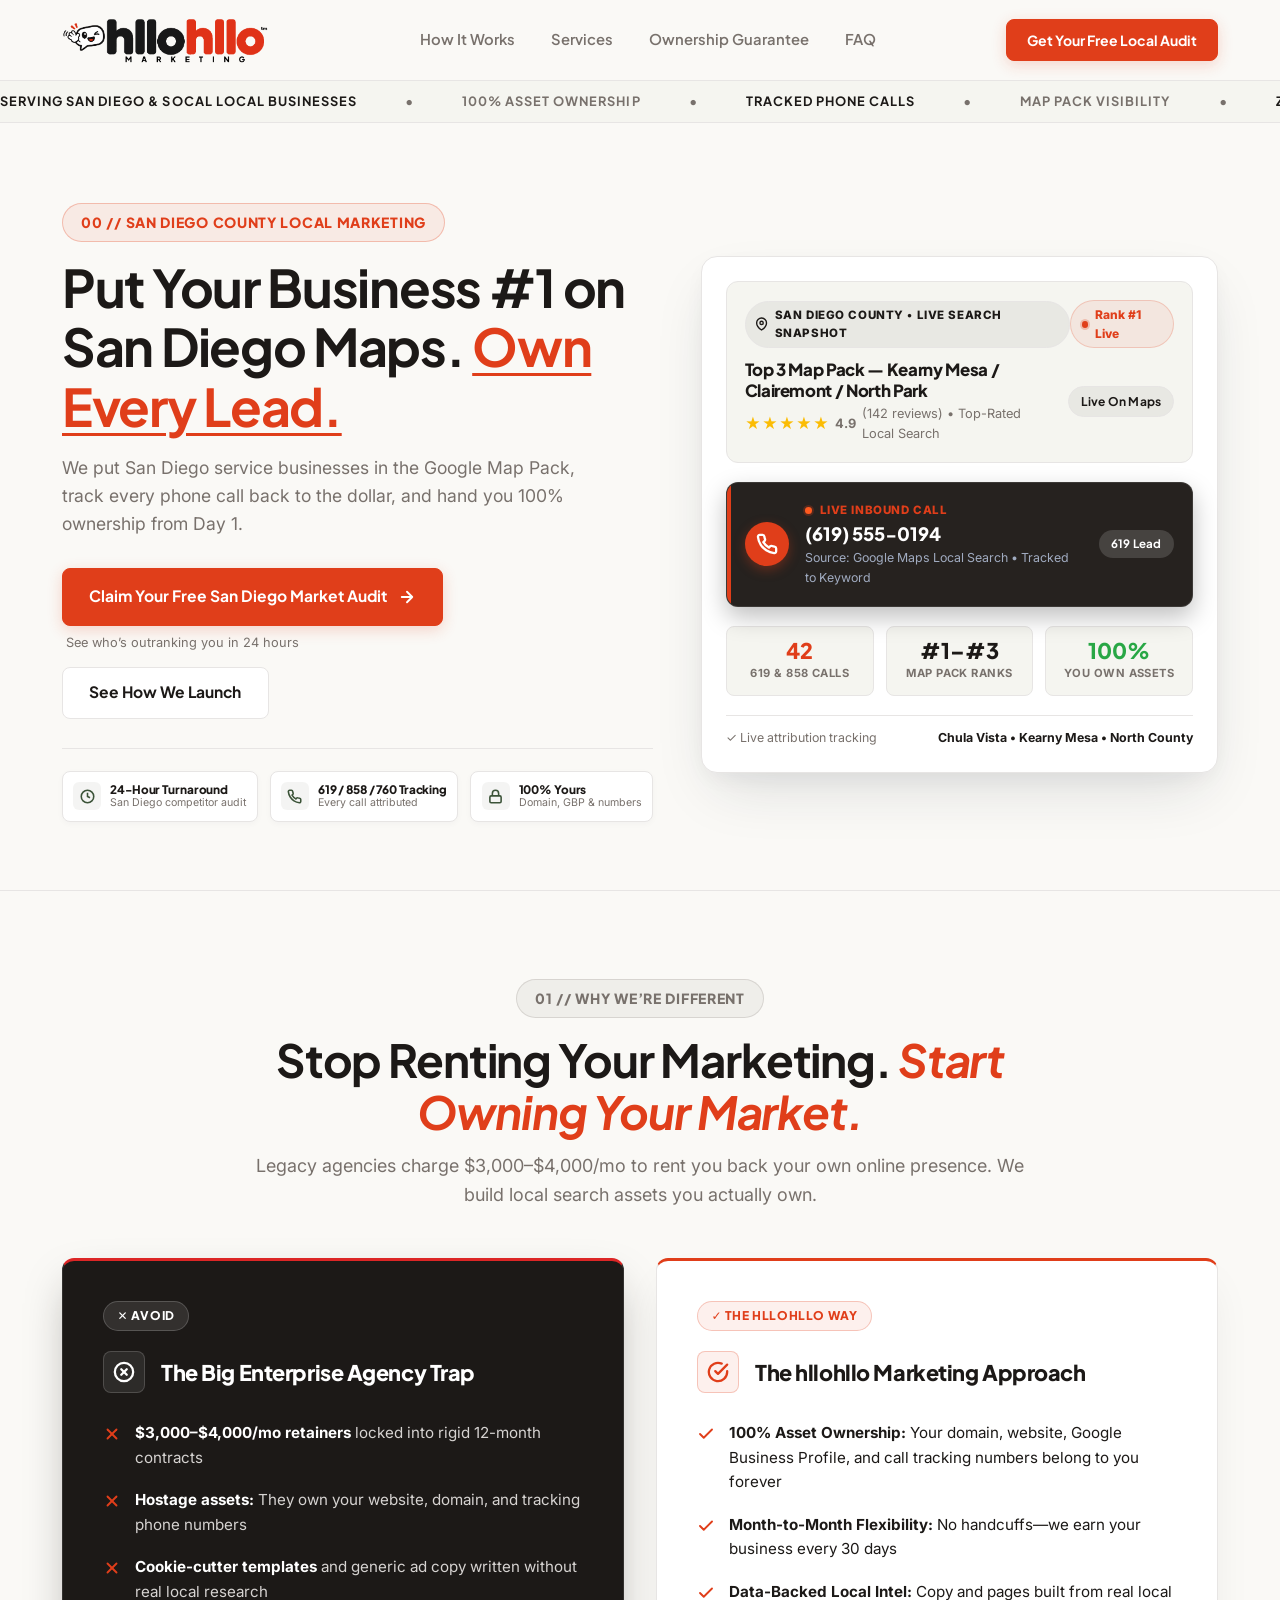
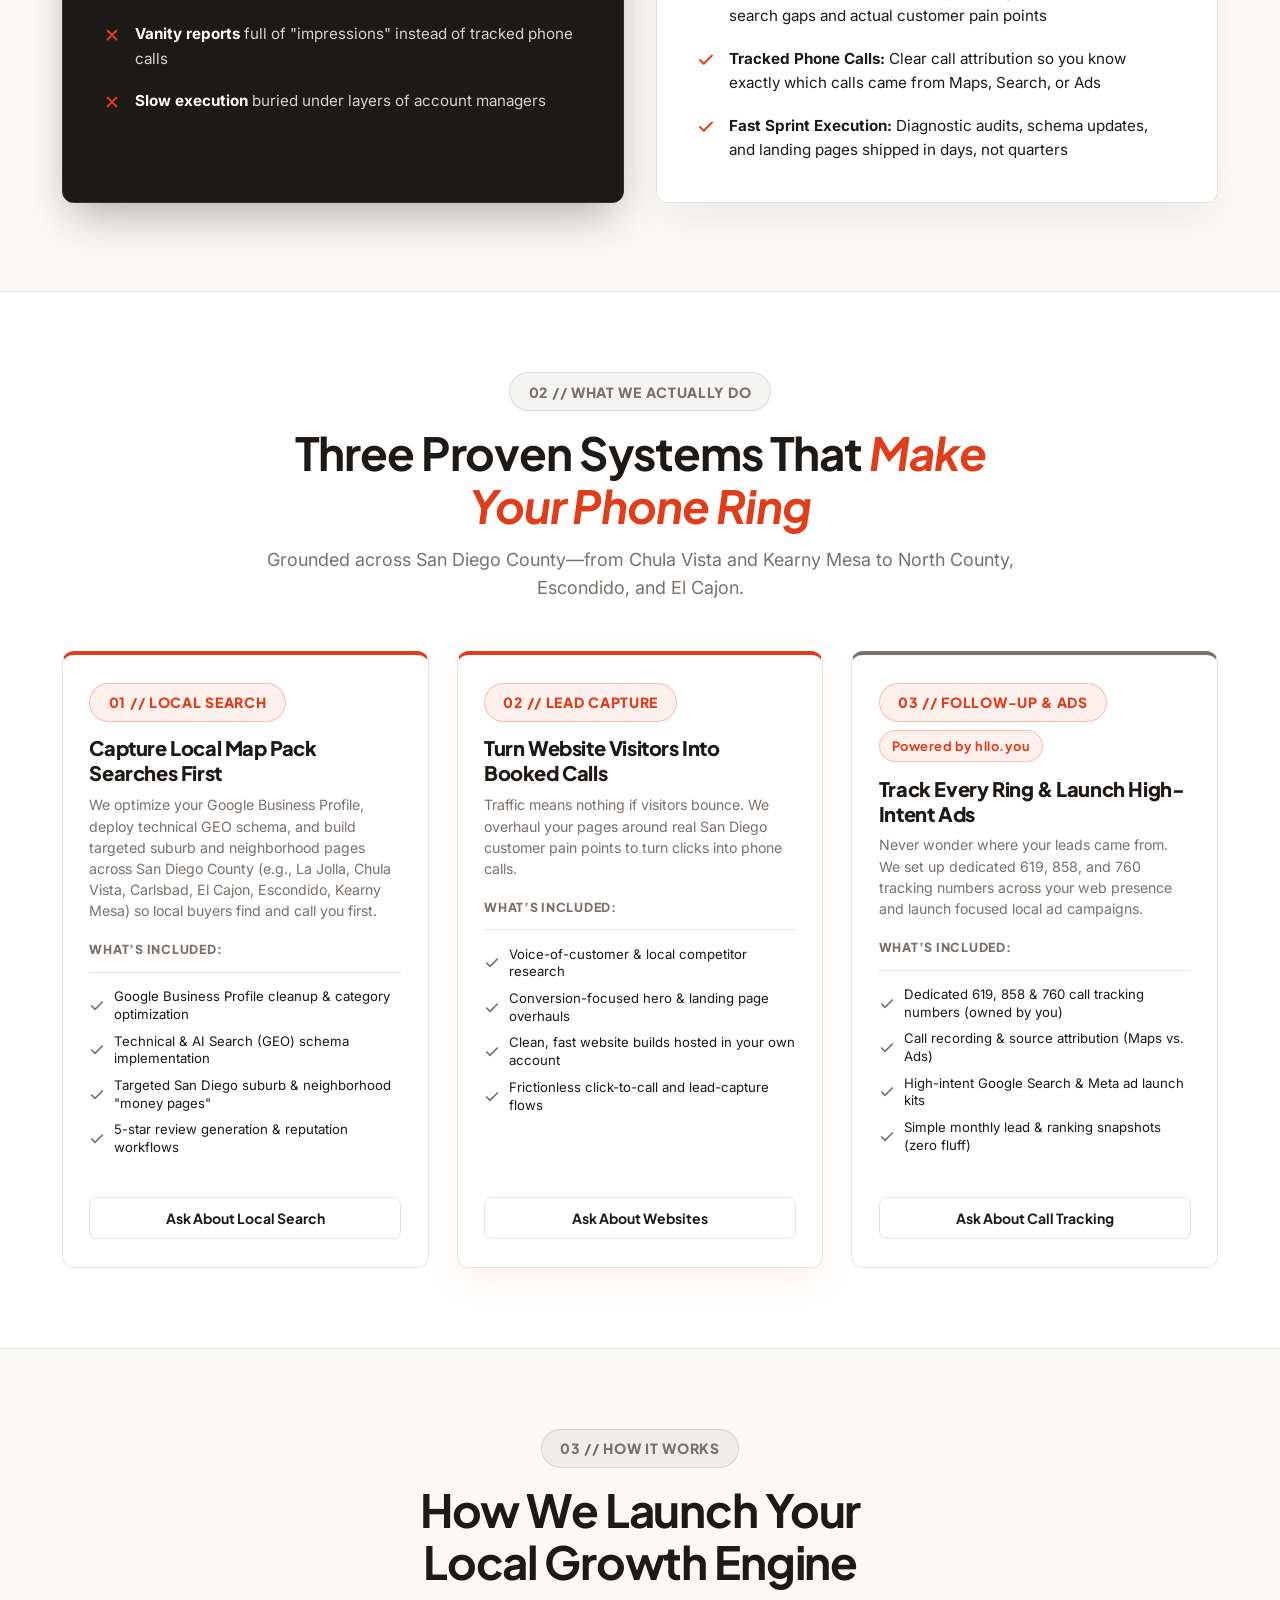
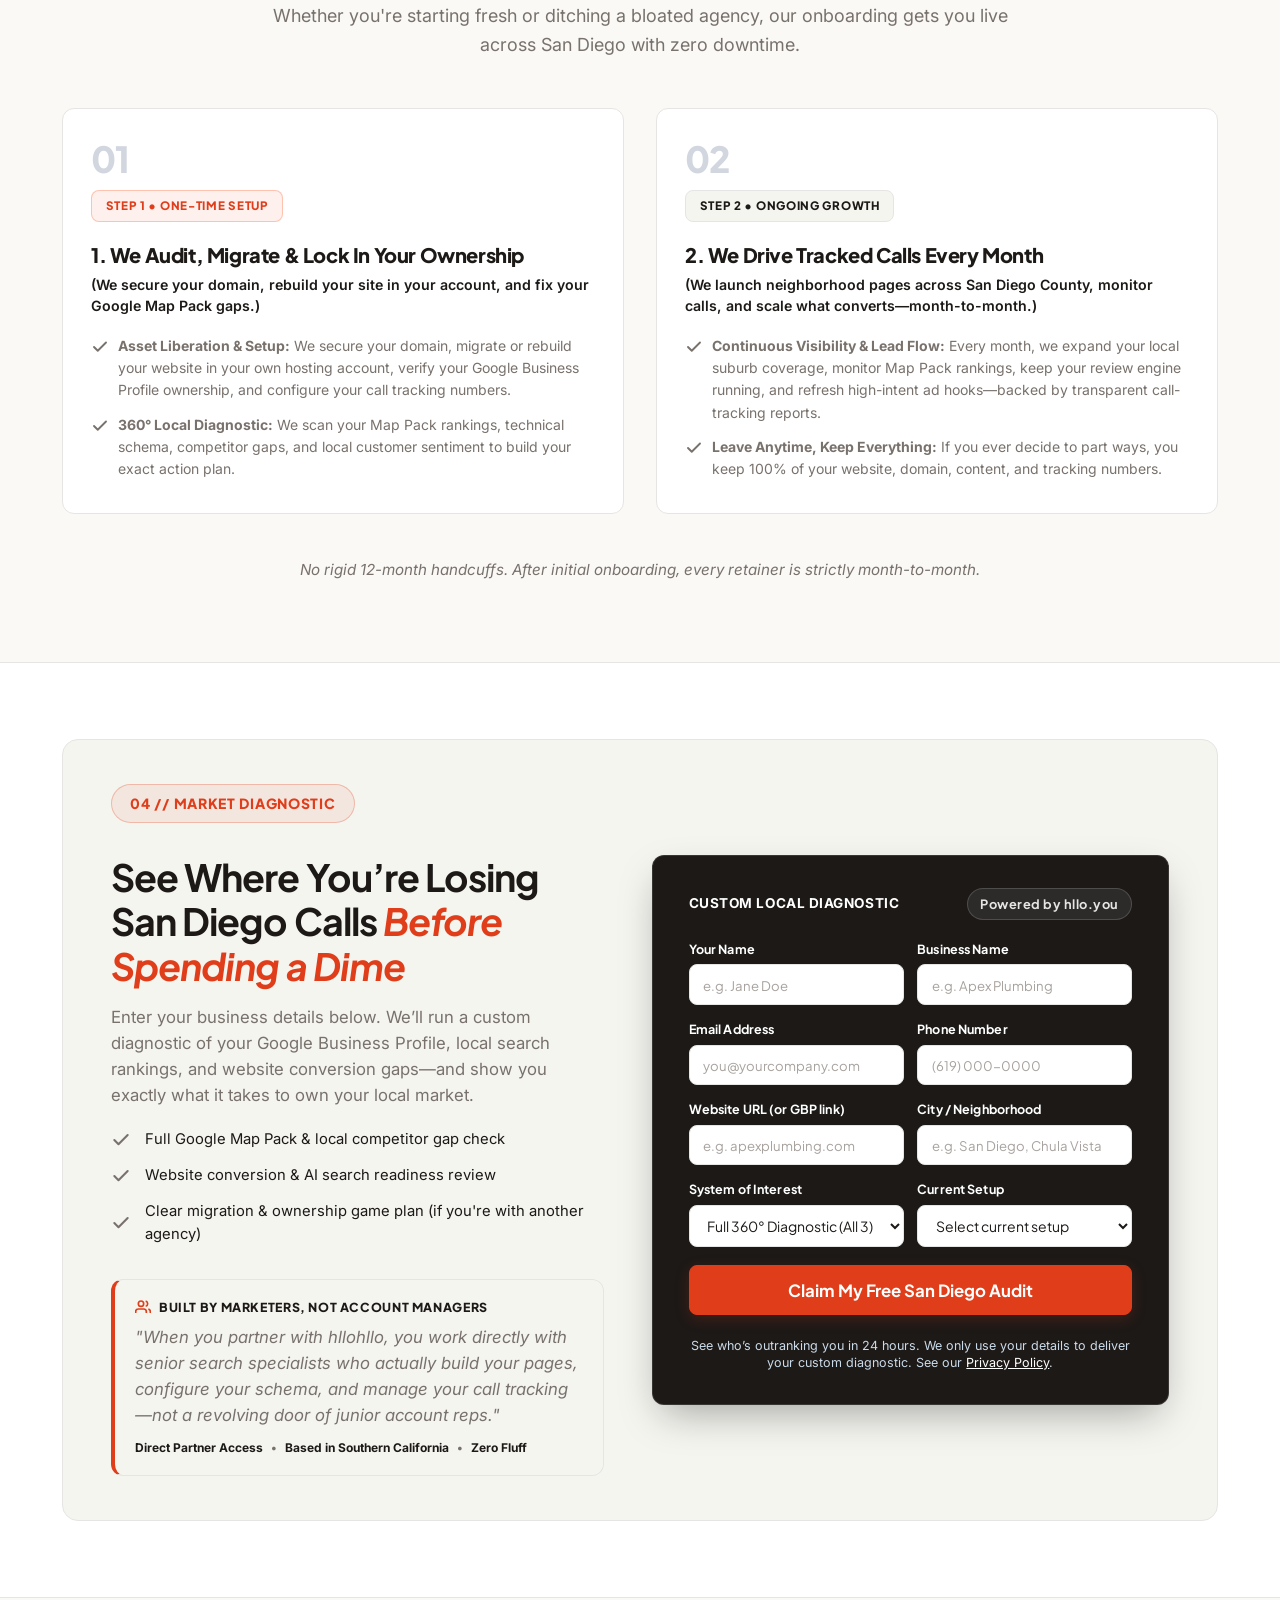
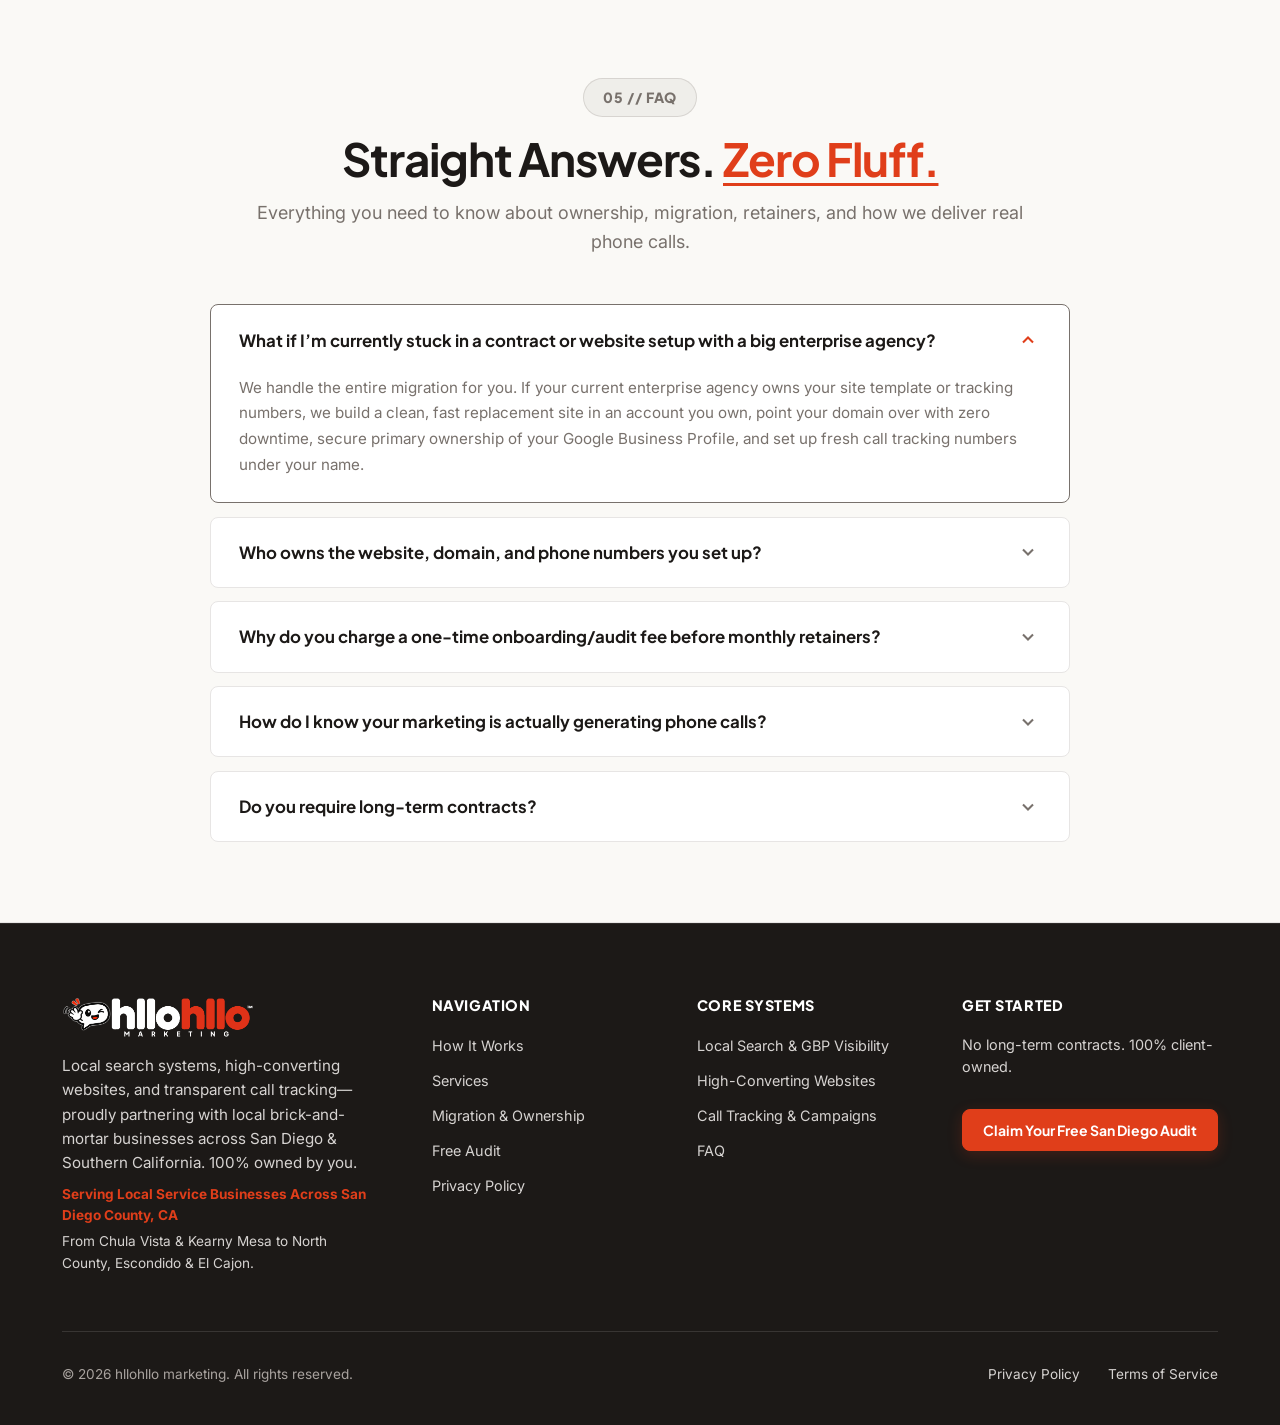
==== commit 2f3a604f: "Standardize comparison card and hero widget badges and checkmarks to brand red-orange and neutral ch" ====
--- a/index.html
+++ b/index.html
@@ -38,7 +38,7 @@
   <link rel="icon" type="image/png" href="assets/hhlohllomktg-logo.png">
 
   <!-- Master Stylesheet -->
-  <link rel="stylesheet" href="styles.css?v=18">
+  <link rel="stylesheet" href="styles.css?v=19">
 
   <!-- Structured Data / JSON-LD -->
   <script type="application/ld+json">
--- a/styles.css
+++ b/styles.css
@@ -600,8 +600,9 @@
   font-weight: 800;
   text-transform: uppercase;
   letter-spacing: 0.05em;
-  color: #1A73E8;
-  background: rgba(26, 115, 232, 0.1);
+  color: var(--text-ink);
+  background: rgba(28, 25, 23, 0.06);
+  border: 1px solid var(--border-divider);
   padding: 0.25rem 0.6rem;
   border-radius: var(--radius-full);
 }
@@ -612,8 +613,9 @@
   gap: 0.4rem;
   font-size: 0.75rem;
   font-weight: 800;
-  color: #1E7E34;
-  background: #E6F4EA;
+  color: var(--btn-accent);
+  background: var(--btn-accent-soft);
+  border: 1px solid rgba(224, 62, 26, 0.2);
   padding: 0.25rem 0.65rem;
   border-radius: var(--radius-full);
 }
@@ -622,8 +624,8 @@
   width: 7px;
   height: 7px;
   border-radius: 50%;
-  background: #28A745;
-  box-shadow: 0 0 0 2px rgba(40, 167, 69, 0.25);
+  background: var(--btn-accent);
+  box-shadow: 0 0 0 2px rgba(224, 62, 26, 0.25);
   display: inline-block;
   animation: pulseGlow 2s infinite;
 }
@@ -631,17 +633,17 @@
 @keyframes pulseGlow {
   0% {
     transform: scale(0.95);
-    box-shadow: 0 0 0 0 rgba(40, 167, 69, 0.7);
+    box-shadow: 0 0 0 0 rgba(224, 62, 26, 0.7);
   }
 
   70% {
     transform: scale(1);
-    box-shadow: 0 0 0 6px rgba(40, 167, 69, 0);
+    box-shadow: 0 0 0 6px rgba(224, 62, 26, 0);
   }
 
   100% {
     transform: scale(0.95);
-    box-shadow: 0 0 0 0 rgba(40, 167, 69, 0);
+    box-shadow: 0 0 0 0 rgba(224, 62, 26, 0);
   }
 }
 
@@ -723,7 +725,7 @@
   font-weight: 800;
   text-transform: uppercase;
   letter-spacing: 0.05em;
-  color: #FF8F6B;
+  color: var(--btn-accent);
   margin-bottom: 0.2rem;
 }
 
@@ -901,11 +903,11 @@
   white-space: nowrap;
 }
 
-/* Check: Sage tokens */
+/* Check: Neutral tokens */
 .audit-chip-check {
-  background: var(--sage-soft);
-  border: 1px solid var(--sage-border-subtle);
-  color: #4A5B46;
+  background: rgba(28, 25, 23, 0.06);
+  border: 1px solid var(--border-divider);
+  color: var(--text-ink);
 }
 
 /* Fix: Orange-soft tokens */
@@ -1034,14 +1036,14 @@
 }
 
 .card-negative .comparison-item svg {
-  color: #F87171;
+  color: var(--btn-accent);
 }
 
 .card-positive {
   background: var(--card-white);
   color: var(--text-ink);
   border: 1px solid var(--border-divider);
-  border-top: 3px solid #059669;
+  border-top: 3px solid var(--btn-accent);
   box-shadow: 0 20px 45px -10px rgba(28, 25, 23, 0.08);
 }
 
@@ -1058,7 +1060,7 @@
 }
 
 .card-positive .comparison-item svg {
-  color: #059669;
+  color: var(--btn-accent);
 }
 
 /* Status Micro-Pills (Wrong vs Right) */
@@ -1076,15 +1078,15 @@
 }
 
 .status-pill-neg {
-  background: rgba(220, 38, 38, 0.18);
-  color: #FCA5A5;
-  border: 1px solid rgba(220, 38, 38, 0.32);
+  background: rgba(255, 255, 255, 0.1);
+  color: #FFFFFF;
+  border: 1px solid rgba(255, 255, 255, 0.18);
 }
 
 .status-pill-pos {
-  background: rgba(5, 150, 105, 0.1);
-  color: #059669;
-  border: 1px solid rgba(5, 150, 105, 0.22);
+  background: var(--btn-accent-soft);
+  color: var(--btn-accent);
+  border: 1px solid rgba(224, 62, 26, 0.25);
 }
 
 .comparison-card-header {
@@ -1104,15 +1106,15 @@
 }
 
 .comp-icon-neg {
-  background: rgba(220, 38, 38, 0.18);
-  color: #FCA5A5;
-  border: 1px solid rgba(220, 38, 38, 0.3);
+  background: rgba(255, 255, 255, 0.08);
+  color: #FFFFFF;
+  border: 1px solid rgba(255, 255, 255, 0.16);
 }
 
 .comp-icon-pos {
-  background: rgba(5, 150, 105, 0.1);
-  color: #059669;
-  border: 1px solid rgba(5, 150, 105, 0.22);
+  background: var(--btn-accent-soft);
+  color: var(--btn-accent);
+  border: 1px solid rgba(224, 62, 26, 0.25);
 }
 
 .comparison-list {
@@ -1136,11 +1138,11 @@
 }
 
 .card-negative .comparison-item svg {
-  color: #DC2626;
+  color: var(--btn-accent);
 }
 
 .card-positive .comparison-item svg {
-  color: #059669;
+  color: var(--btn-accent);
 }
 
 /* ==========================================================================
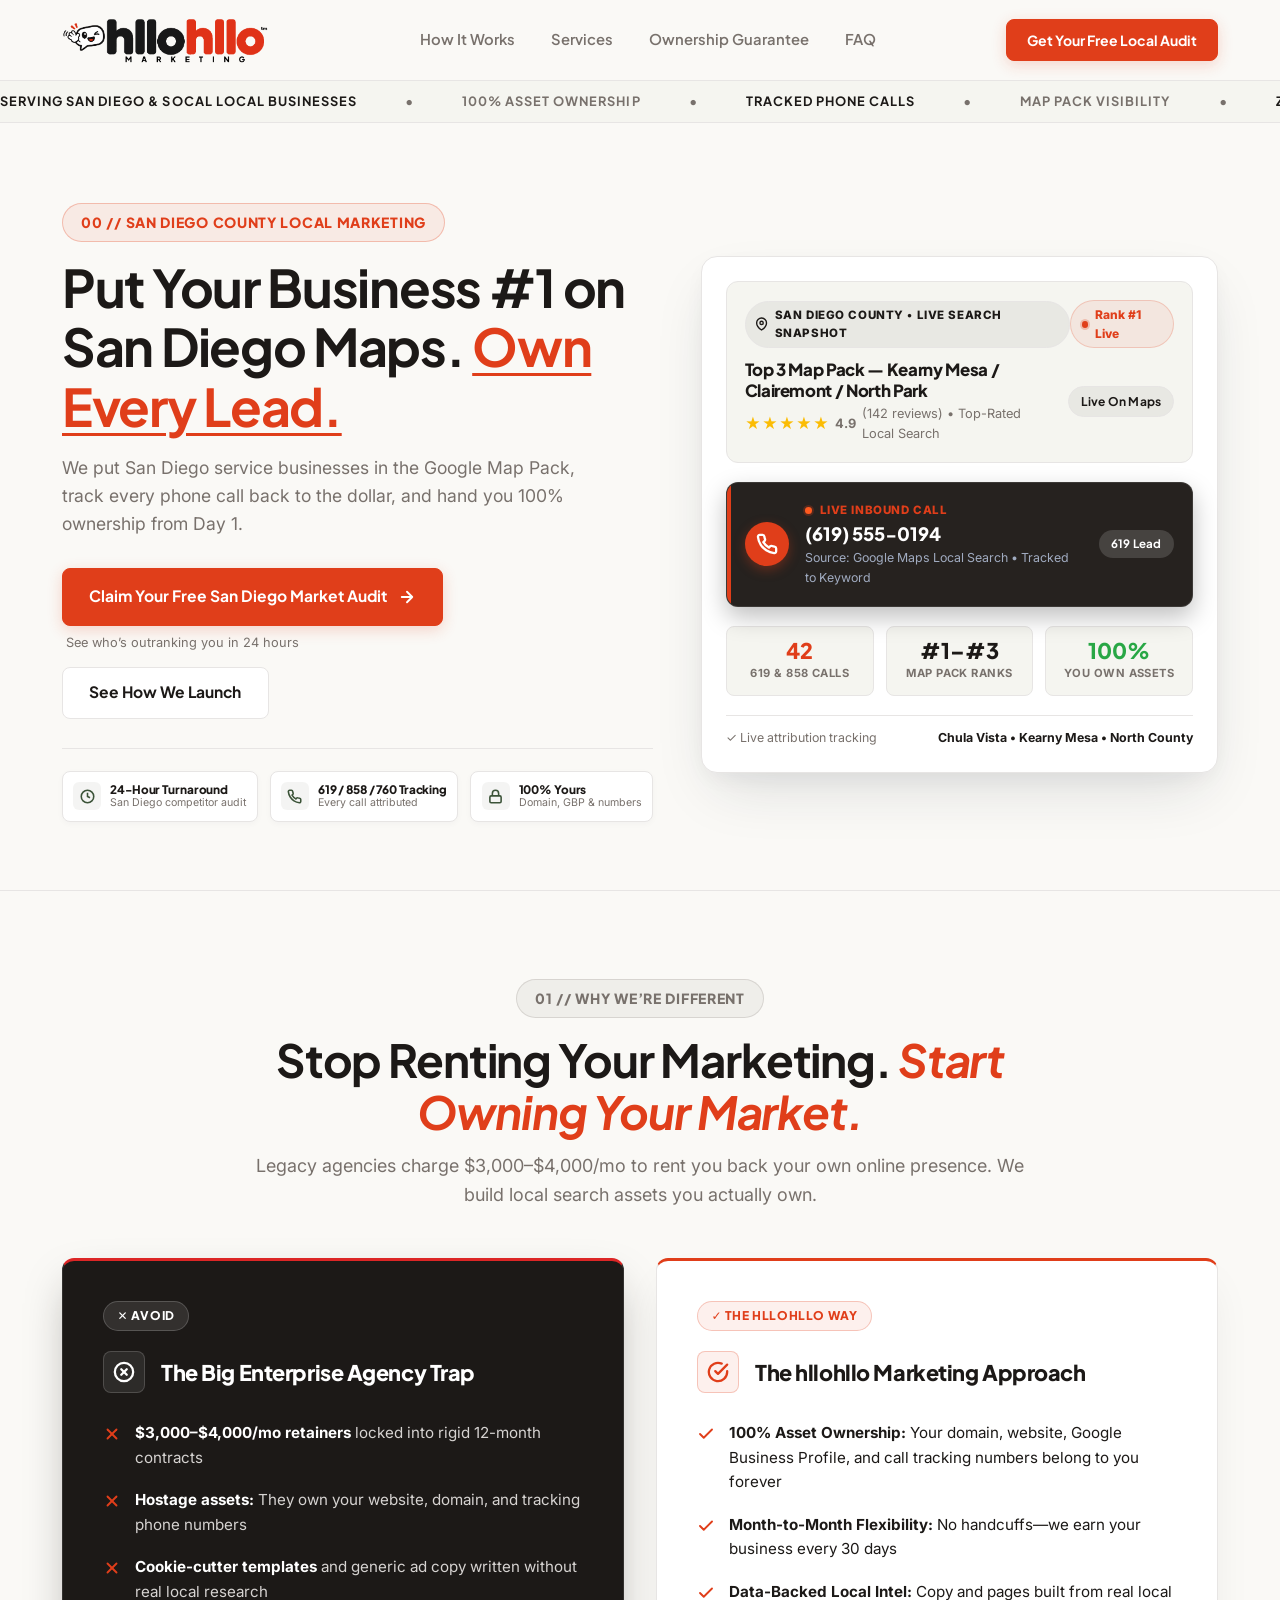
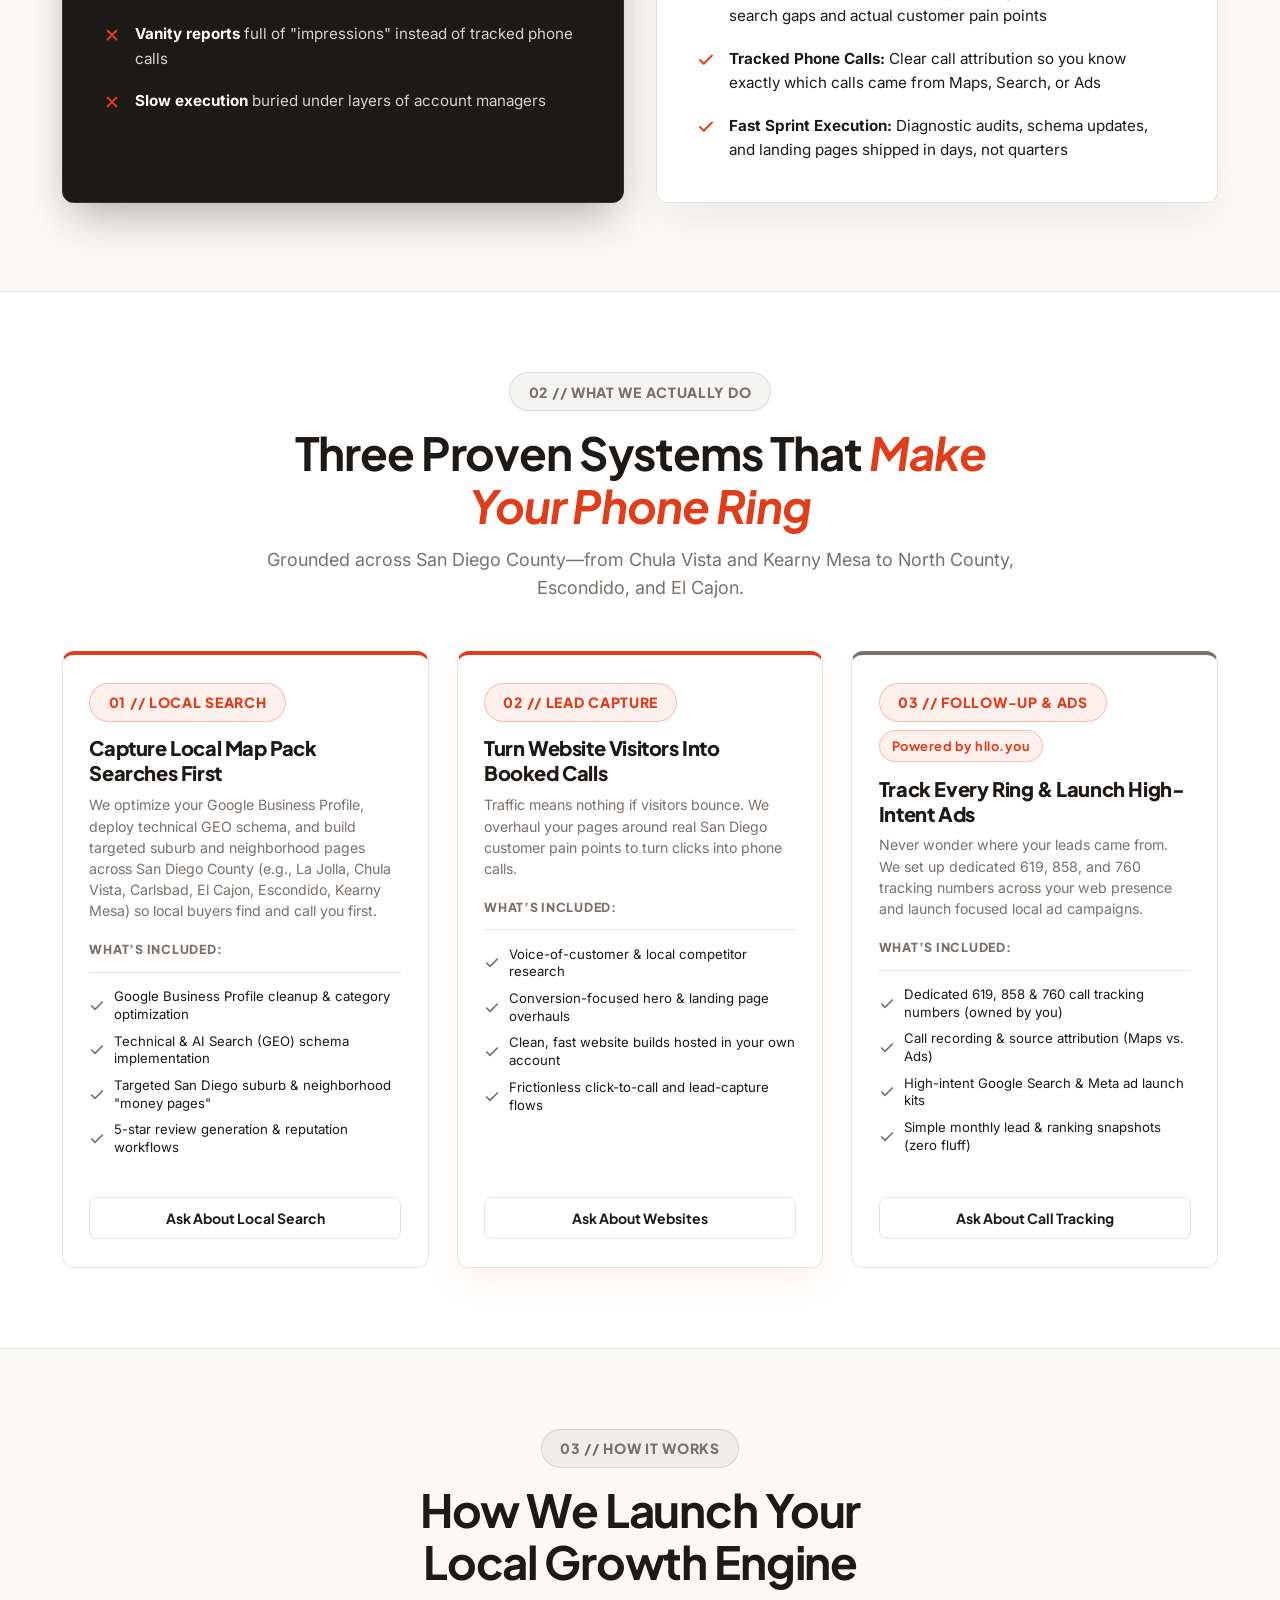
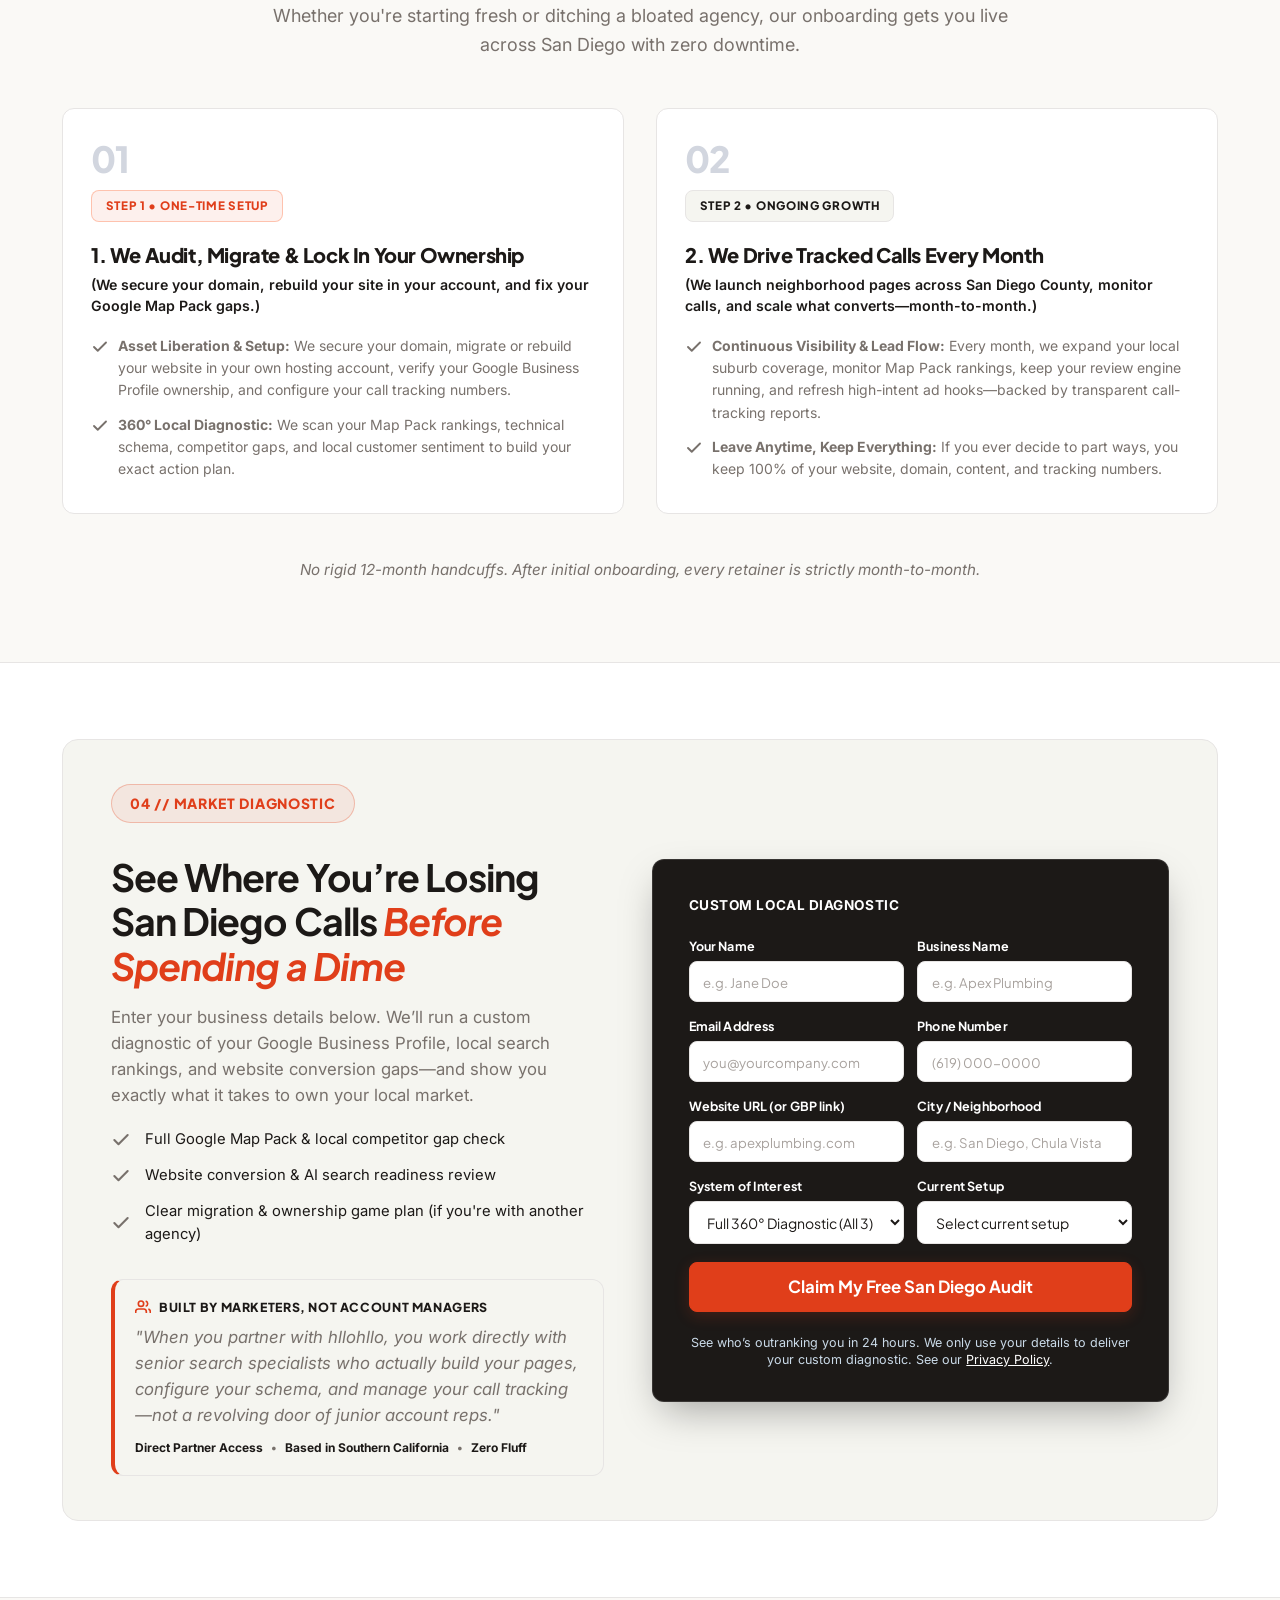
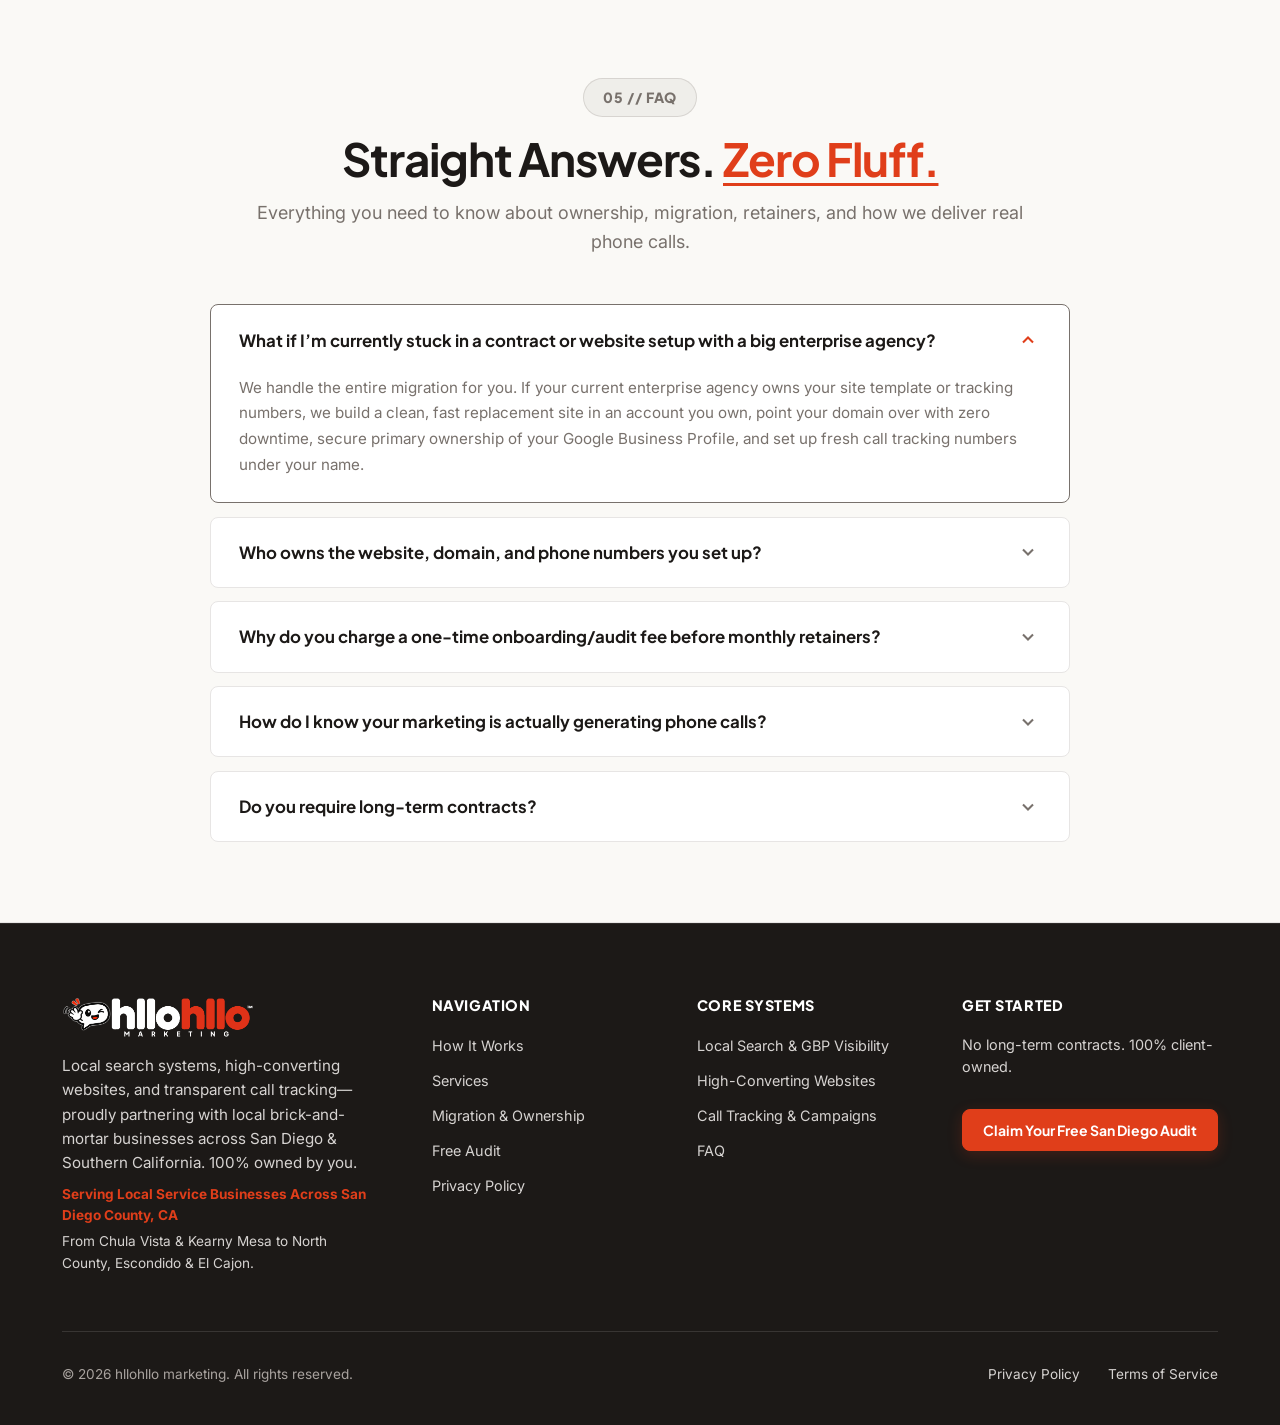
==== commit f4fcf10b: "Remove Powered by hllo.you badge from audit form card" ====
--- a/index.html
+++ b/index.html
@@ -725,12 +725,10 @@
           </div>
 
           <div class="split-conversion-right">
-            <div
-              style="display: flex; align-items: center; justify-content: space-between; margin-bottom: 1.15rem; flex-wrap: wrap; gap: 0.5rem;">
+            <div style="margin-bottom: 1.15rem;">
               <span
                 style="font-size: 0.85rem; font-weight: 700; color: #FFFFFF; text-transform: uppercase; letter-spacing: 0.04em;">Custom
                 Local Diagnostic</span>
-              <span class="hllo-powered-badge hllo-powered-dark">Powered by hllo.you</span>
             </div>
             <form class="magnet-form" id="lead-magnet-form">
               <div class="form-row-2col">
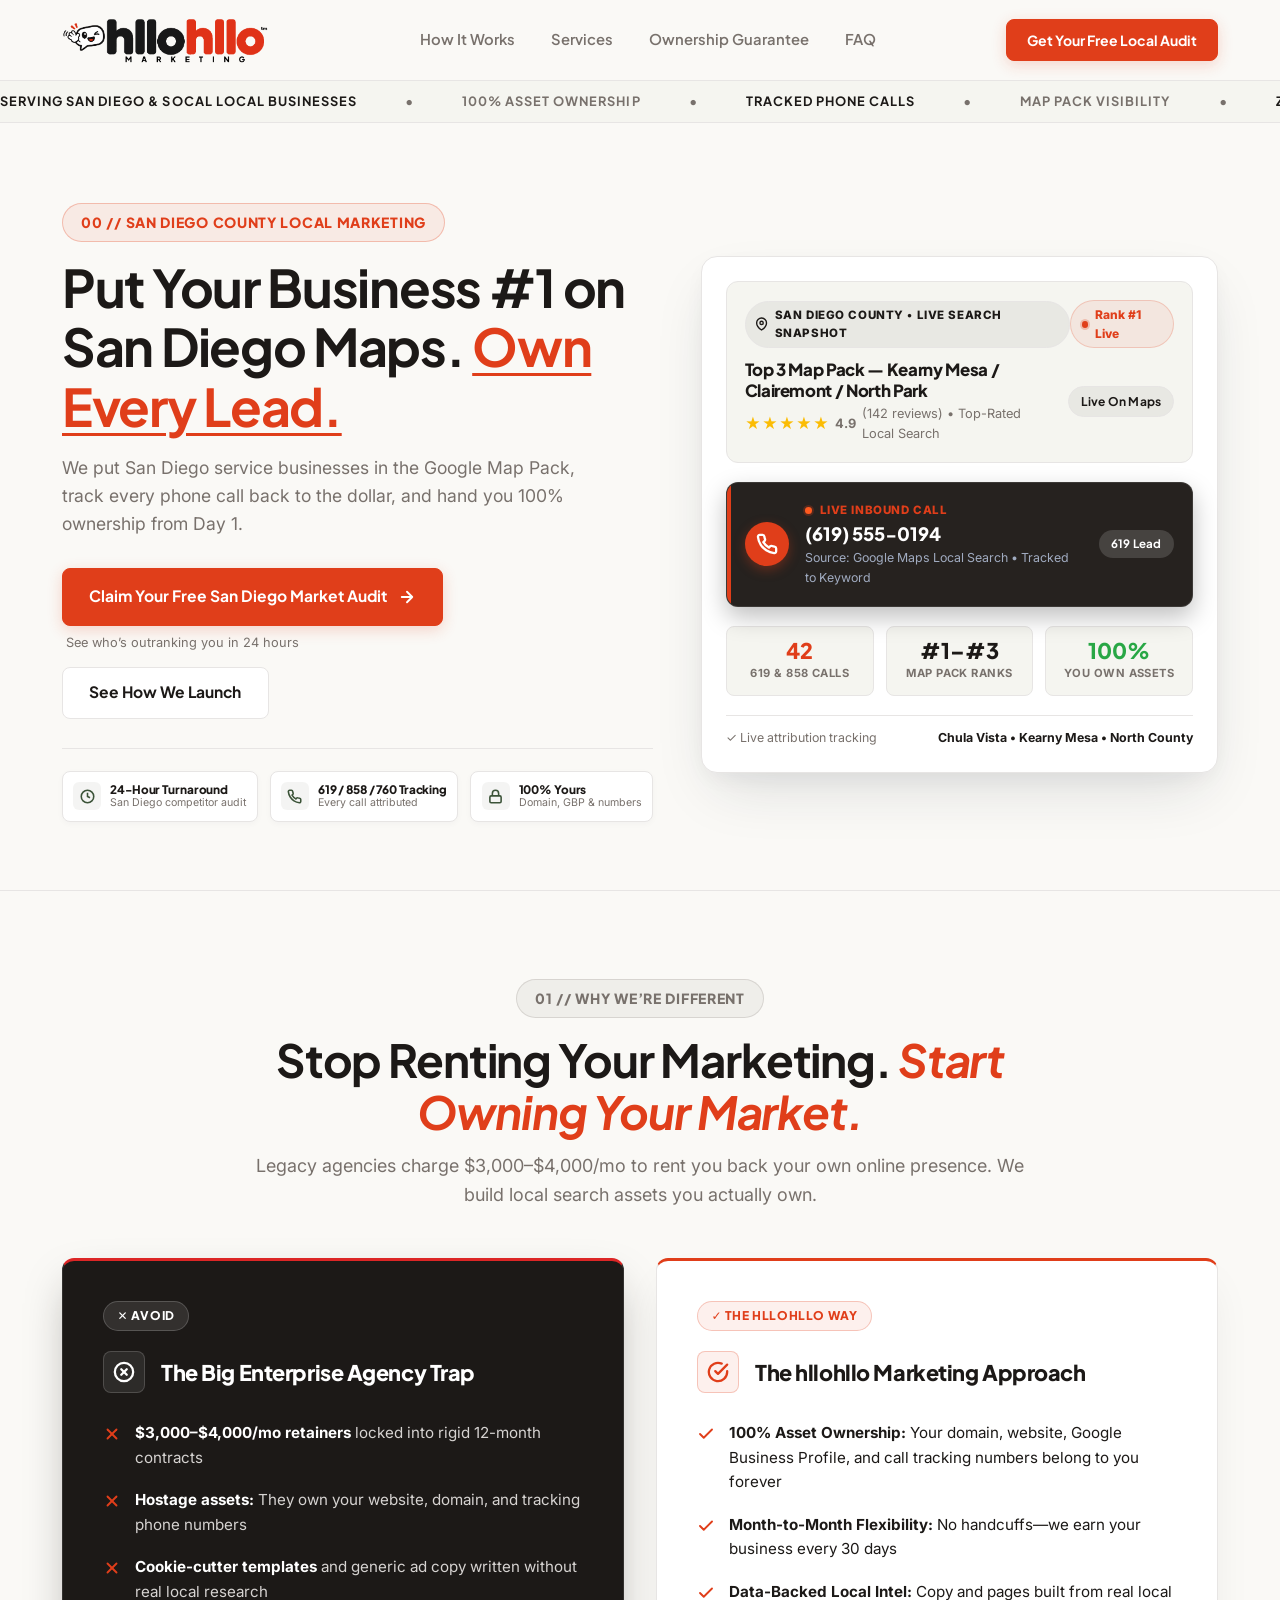
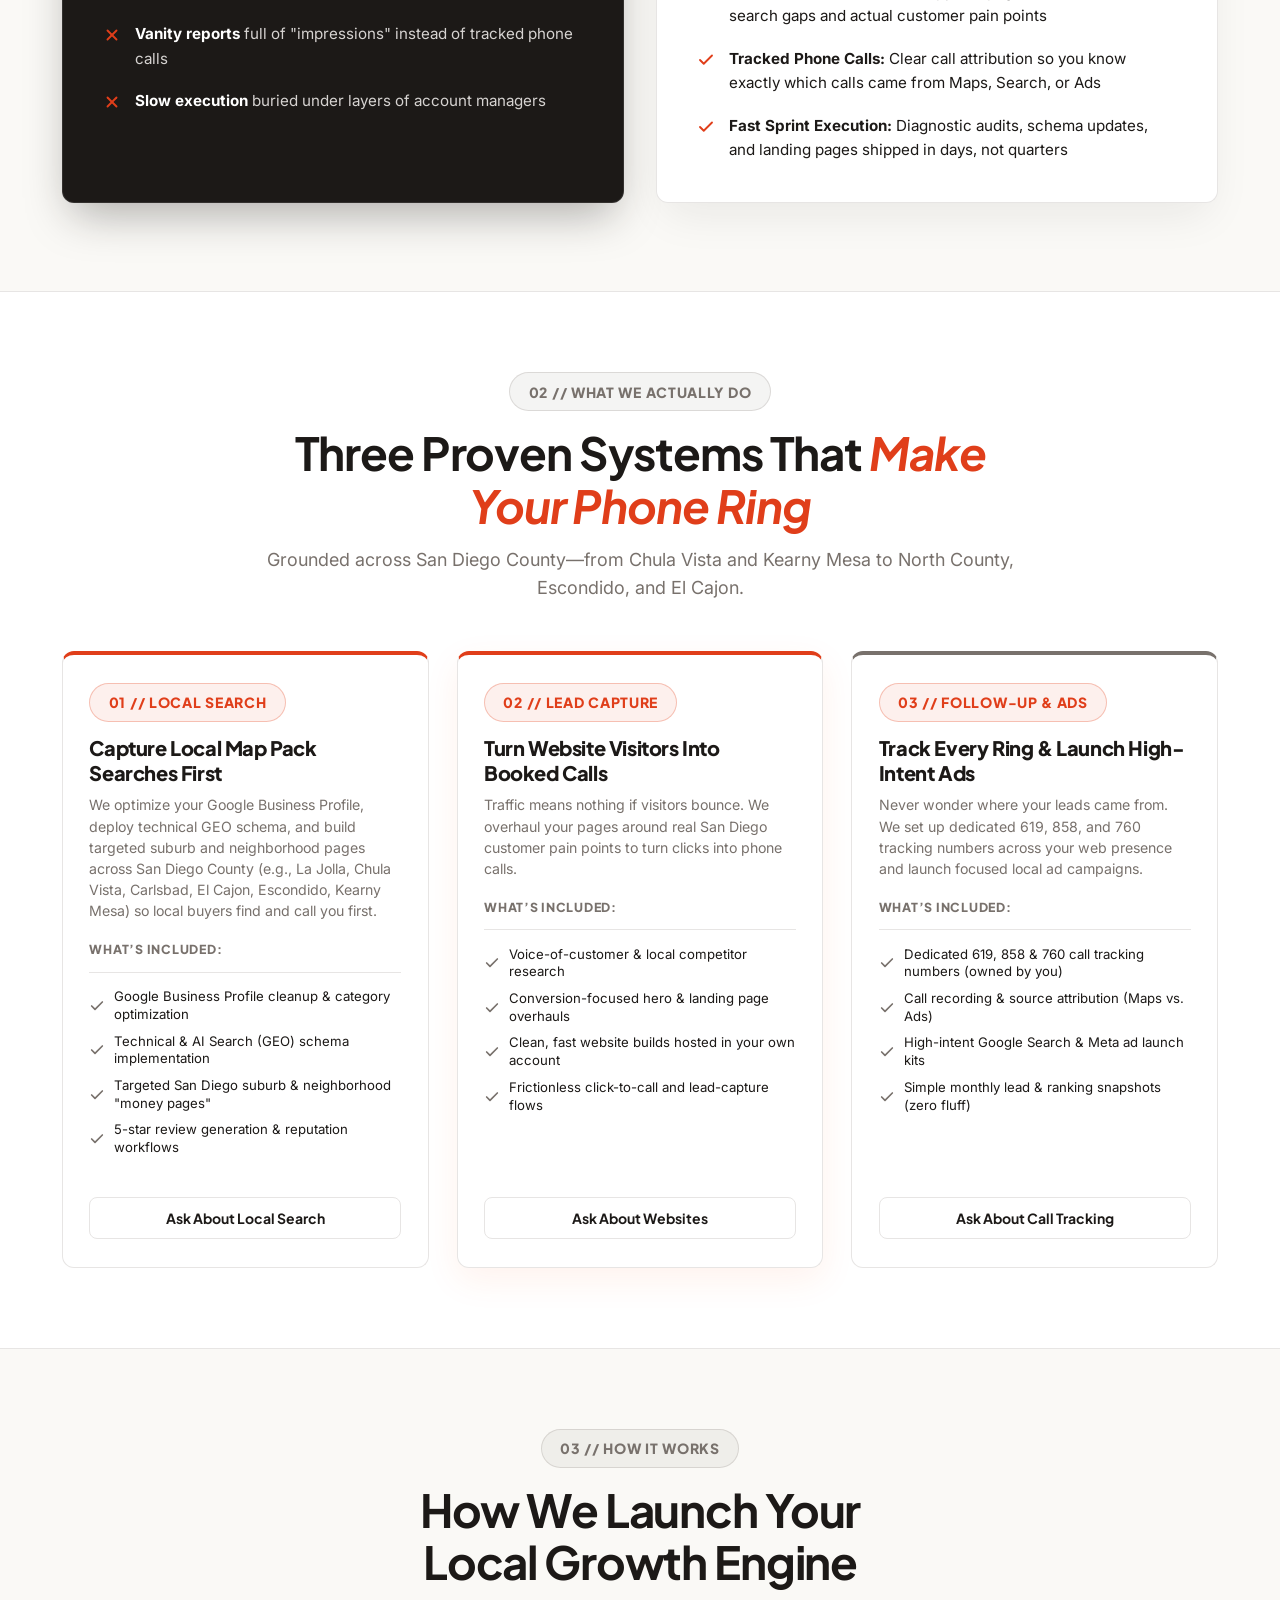
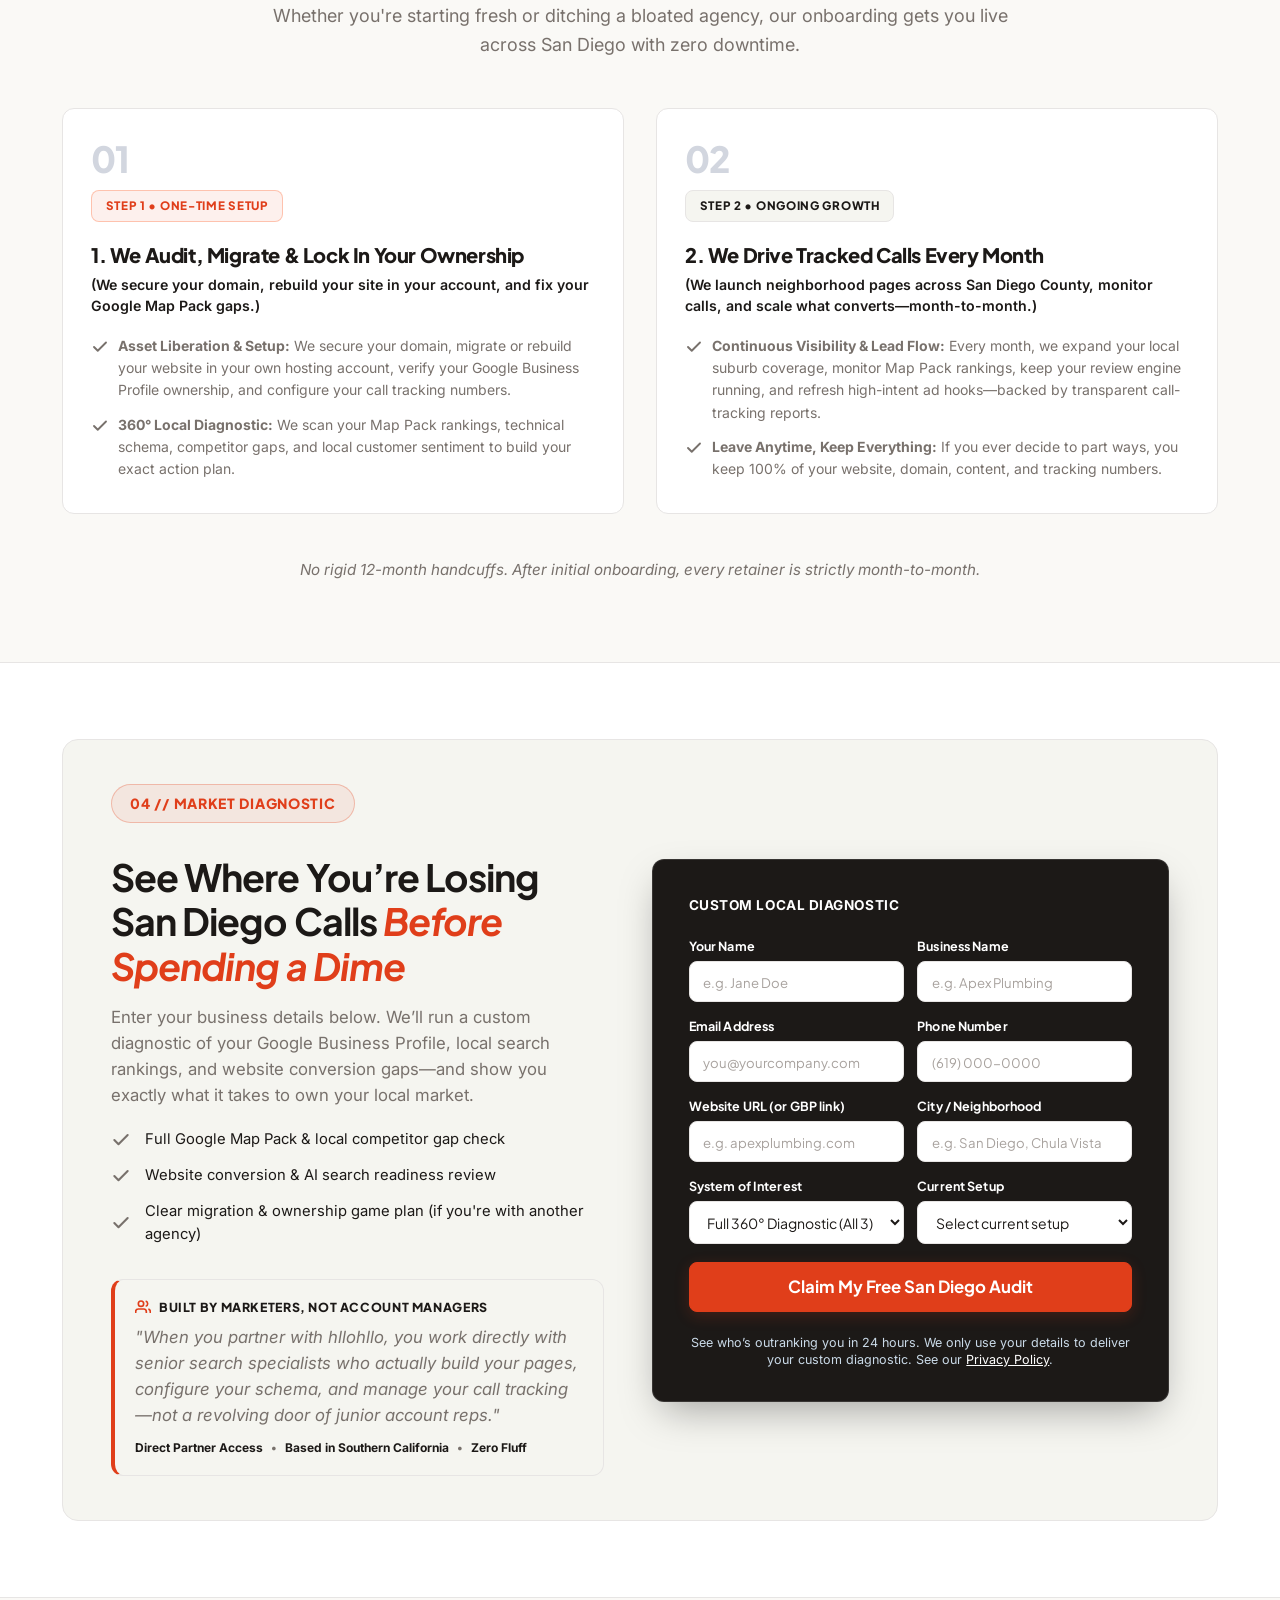
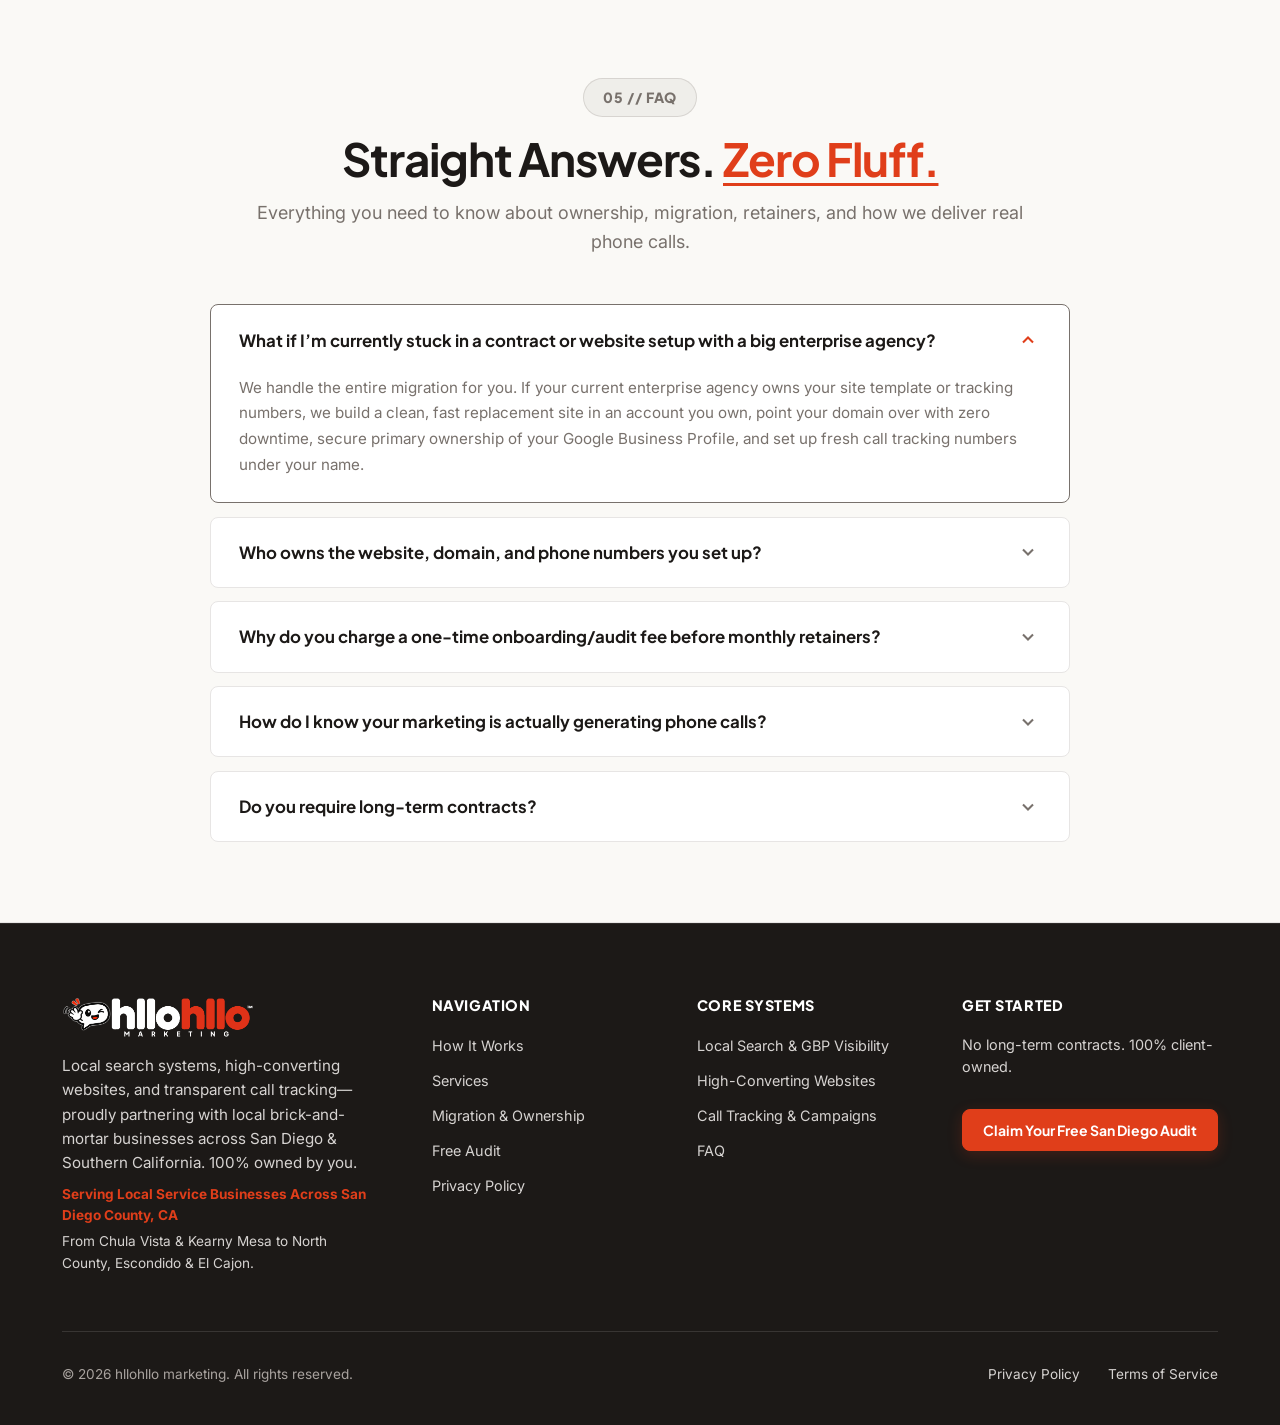
==== commit e9469462: "Remove Powered by hllo.you badge from Pillar 3 service card" ====
--- a/index.html
+++ b/index.html
@@ -531,10 +531,8 @@
           <!-- Pillar 3 -->
           <div class="bento-card service-card pillar-card-sage" id="service-pillar-3">
             <div>
-              <div
-                style="display: flex; align-items: center; justify-content: space-between; margin-bottom: 0.85rem; flex-wrap: wrap; gap: 0.5rem;">
+              <div style="display: flex; align-items: center; justify-content: space-between; margin-bottom: 0.85rem;">
                 <span class="badge badge-accent">03 // FOLLOW-UP &amp; ADS</span>
-                <span class="hllo-powered-badge">Powered by hllo.you</span>
               </div>
               <h3>Track Every Ring &amp; Launch High-Intent Ads</h3>
               <p>Never wonder where your leads came from. We set up dedicated 619, 858, and 760 tracking numbers across
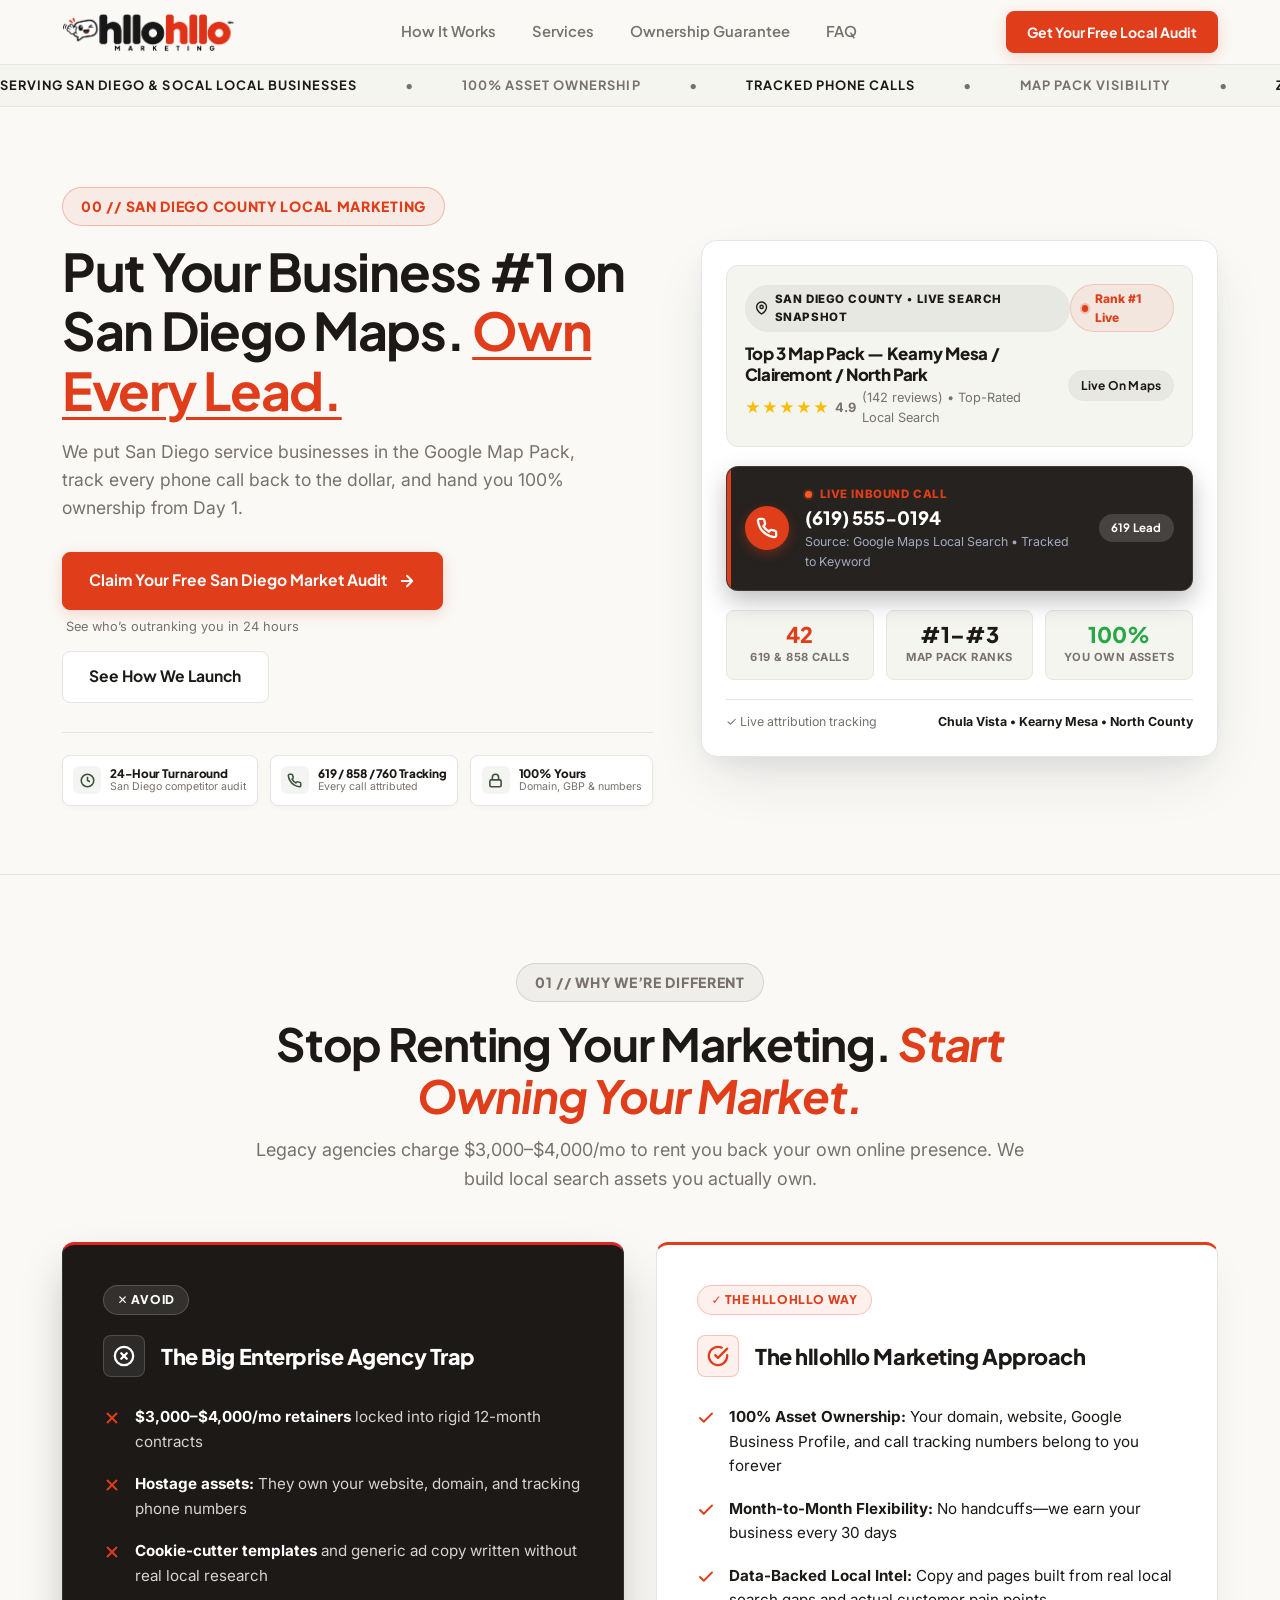
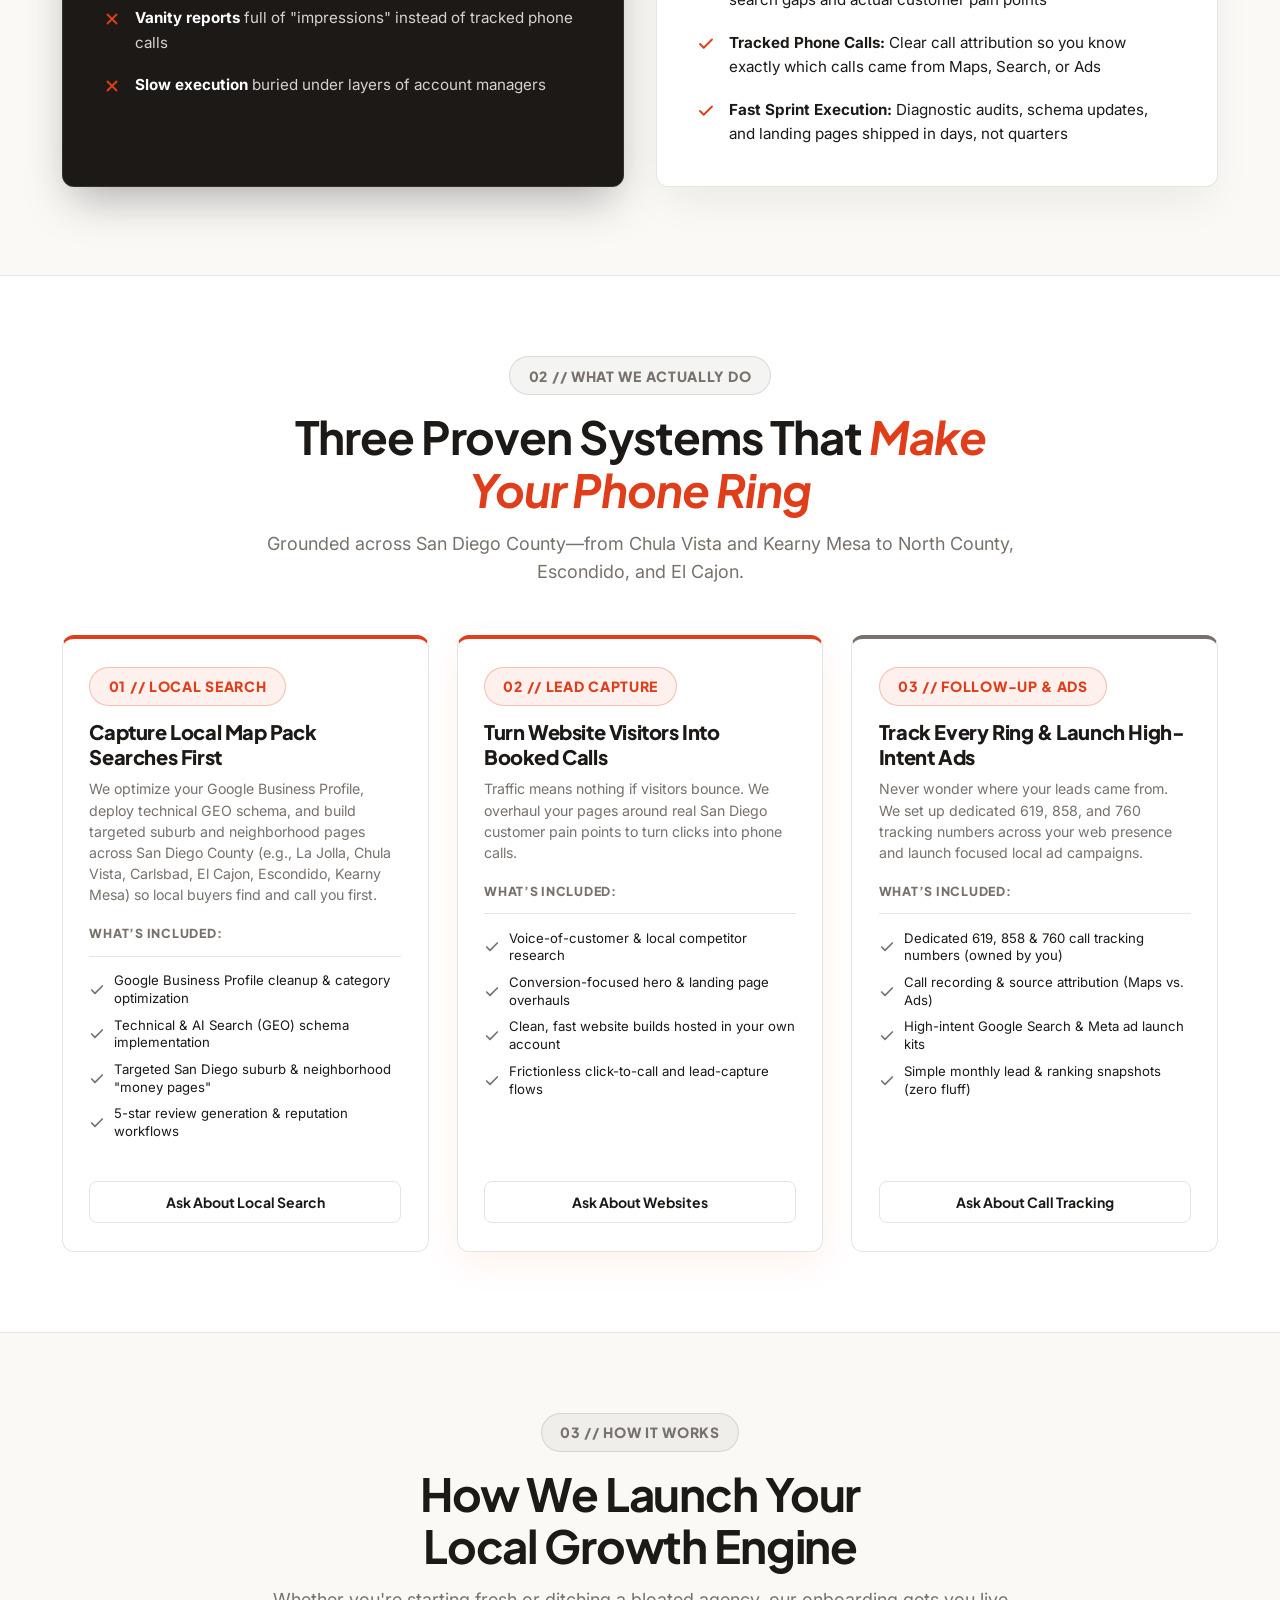
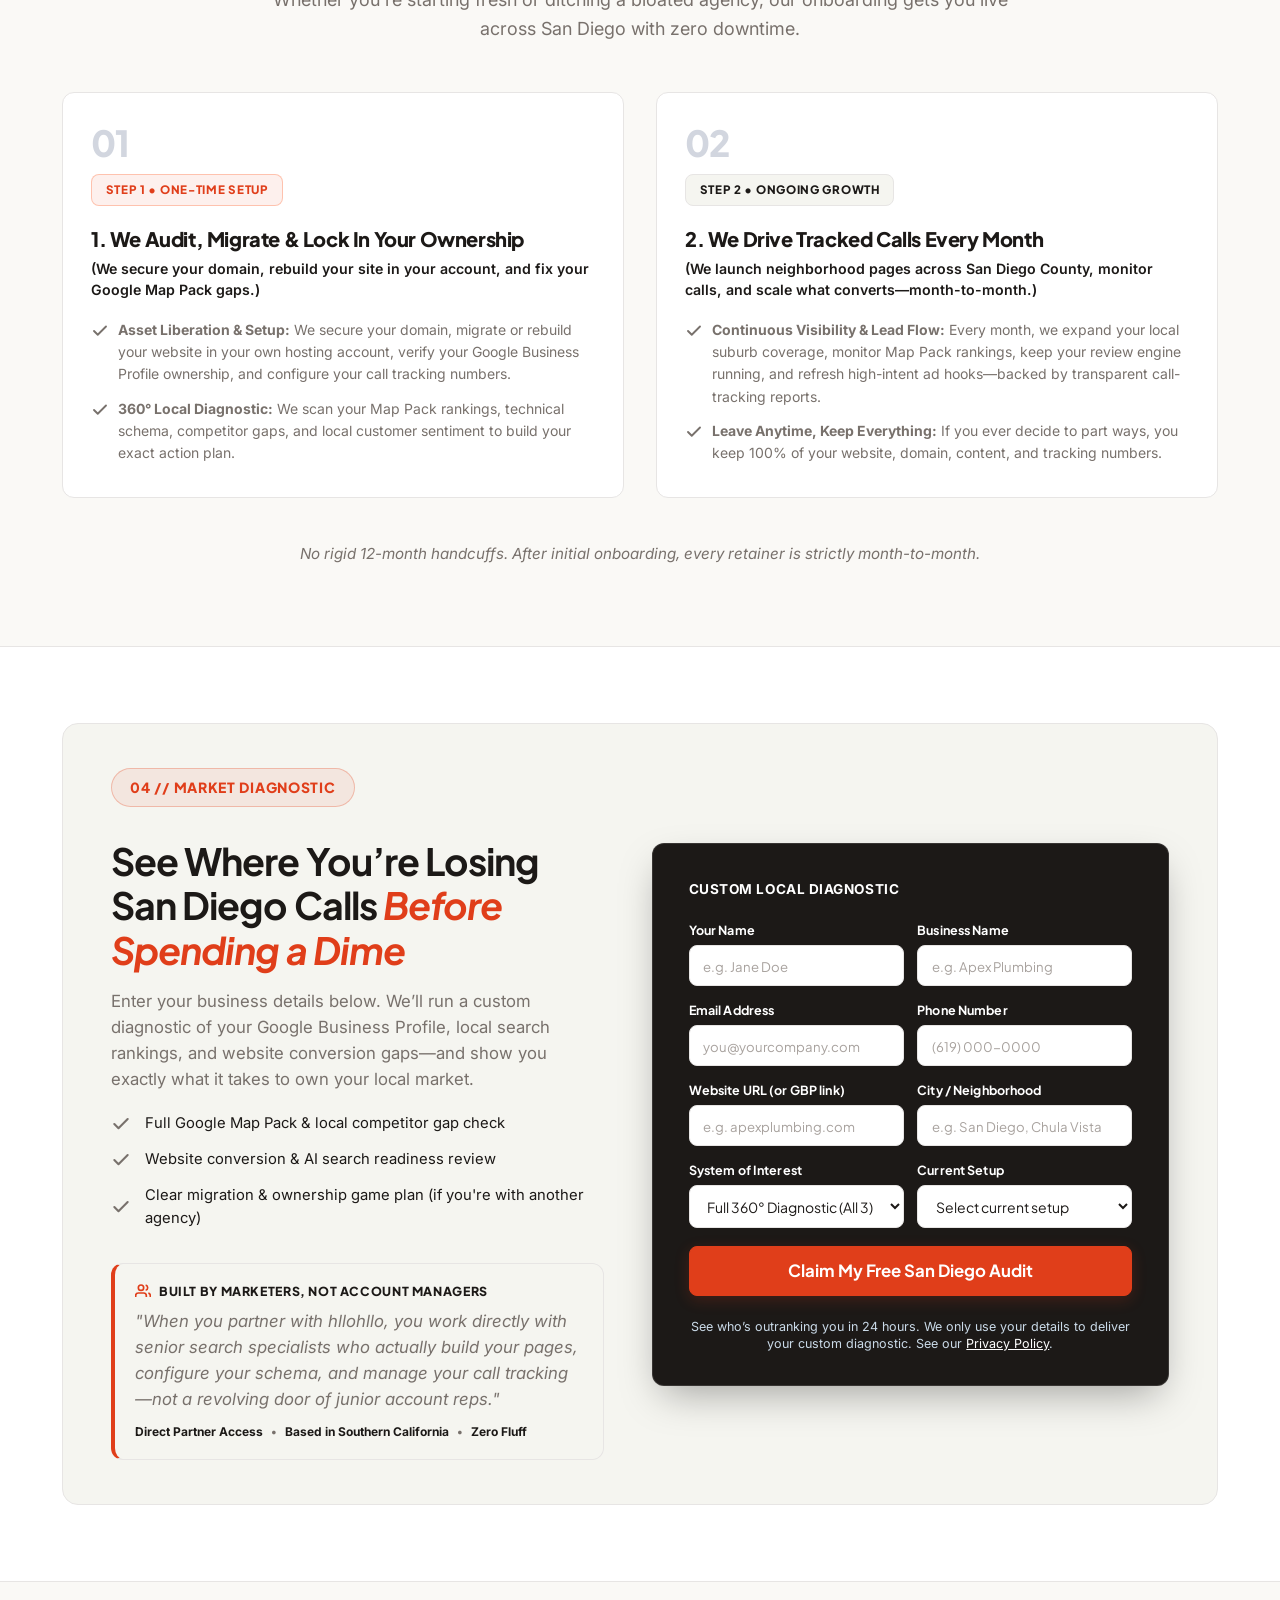
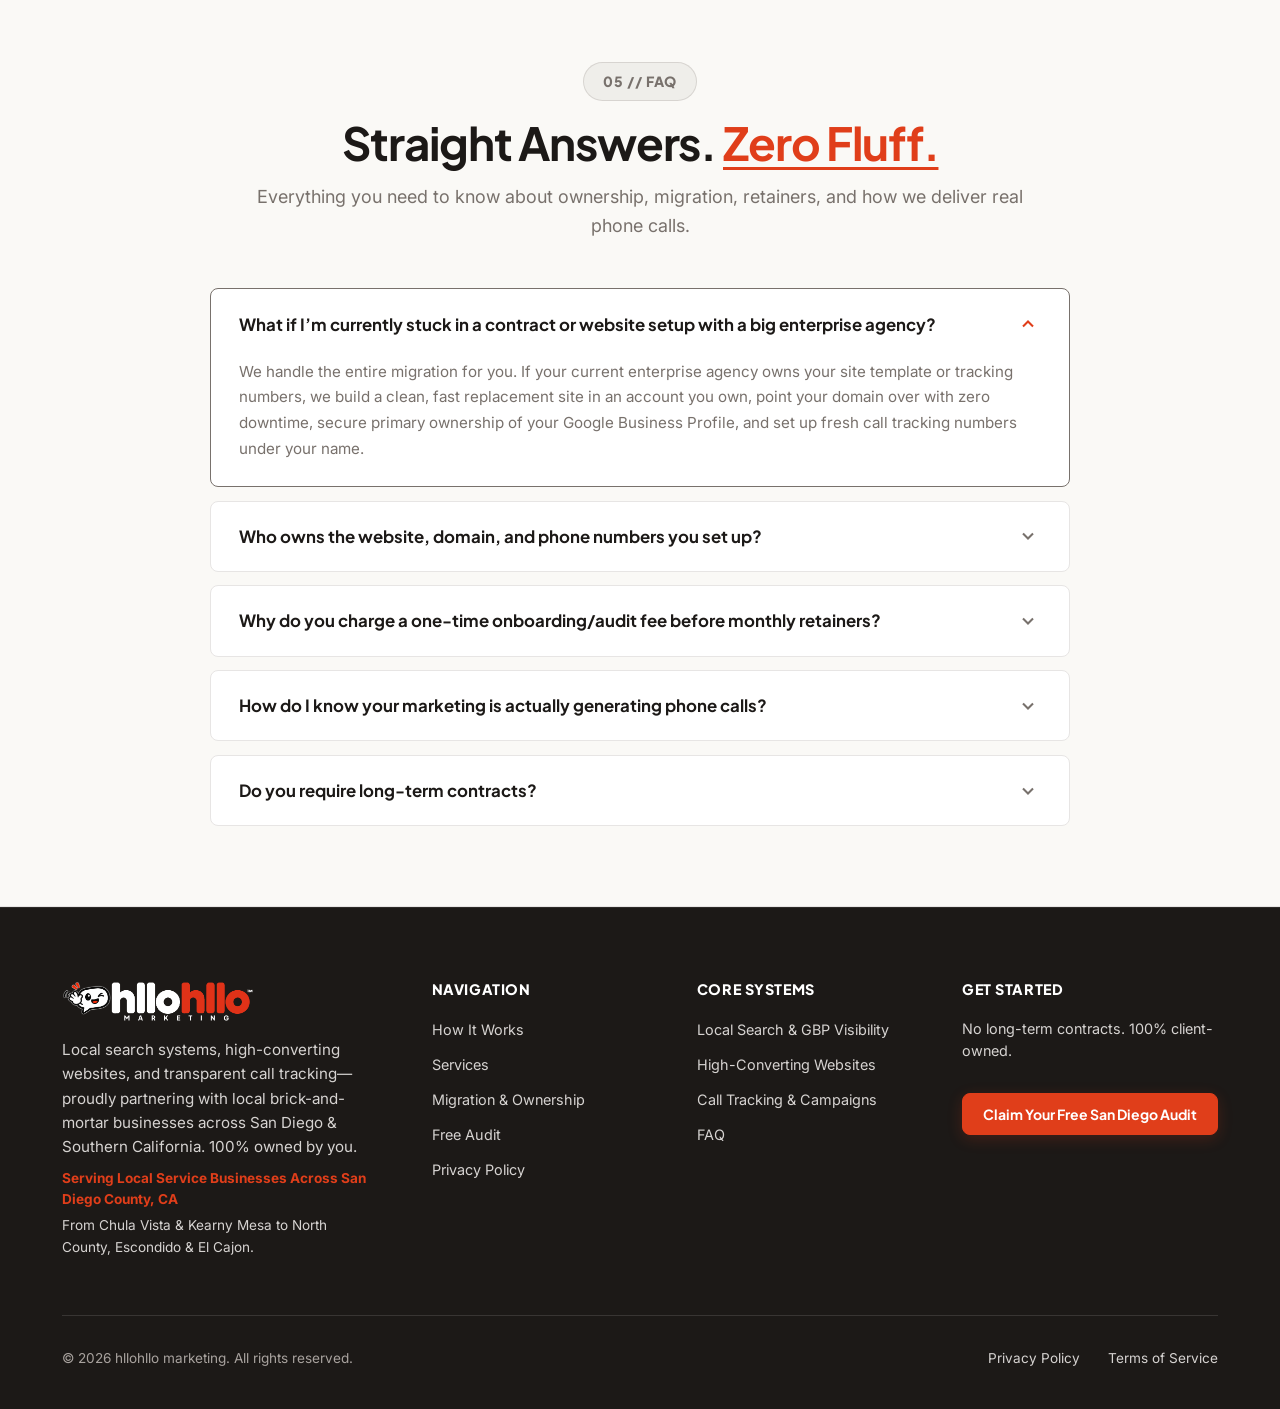
==== commit 934946af: "Reduce header height to 64px on desktop and 56px on mobile for sleeker navbar" ====
--- a/index.html
+++ b/index.html
@@ -38,7 +38,7 @@
   <link rel="icon" type="image/png" href="assets/hhlohllomktg-logo.png">
 
   <!-- Master Stylesheet -->
-  <link rel="stylesheet" href="styles.css?v=19">
+  <link rel="stylesheet" href="styles.css?v=20">
 
   <!-- Structured Data / JSON-LD -->
   <script type="application/ld+json">
@@ -61,7 +61,7 @@
   <header class="header" id="site-header">
     <div class="container nav-container">
       <a href="#hero" class="brand-logo" id="nav-brand-logo" aria-label="hllohllo marketing Home">
-        <img src="assets/hhlohllomktg-logo.png" alt="hllohllo marketing" class="brand-logo-img" width="228" height="48">
+        <img src="assets/hhlohllomktg-logo.png" alt="hllohllo marketing" class="brand-logo-img" width="190" height="40">
       </a>
 
       <nav aria-label="Main Navigation">
--- a/styles.css
+++ b/styles.css
@@ -338,7 +338,7 @@
   display: flex;
   align-items: center;
   justify-content: space-between;
-  height: 80px;
+  height: 64px;
 }
 
 .brand-logo {
@@ -349,9 +349,9 @@
 }
 
 .brand-logo-img {
-  height: 48px;
+  height: 40px;
   width: auto;
-  max-width: 240px;
+  max-width: 200px;
   display: block;
   object-fit: contain;
   transition: transform var(--transition-fast);
@@ -362,8 +362,8 @@
 }
 
 .header .brand-logo-img {
-  height: 48px;
-  max-width: 240px;
+  height: 40px;
+  max-width: 200px;
 }
 
 .footer-brand .brand-logo-img {
@@ -1854,9 +1854,13 @@
 }
 
 @media (max-width: 768px) {
+  .nav-container {
+    height: 56px;
+  }
+
   .header .brand-logo-img {
-    height: 40px;
-    max-width: 195px;
+    height: 34px;
+    max-width: 170px;
   }
 
   .underline-accent {
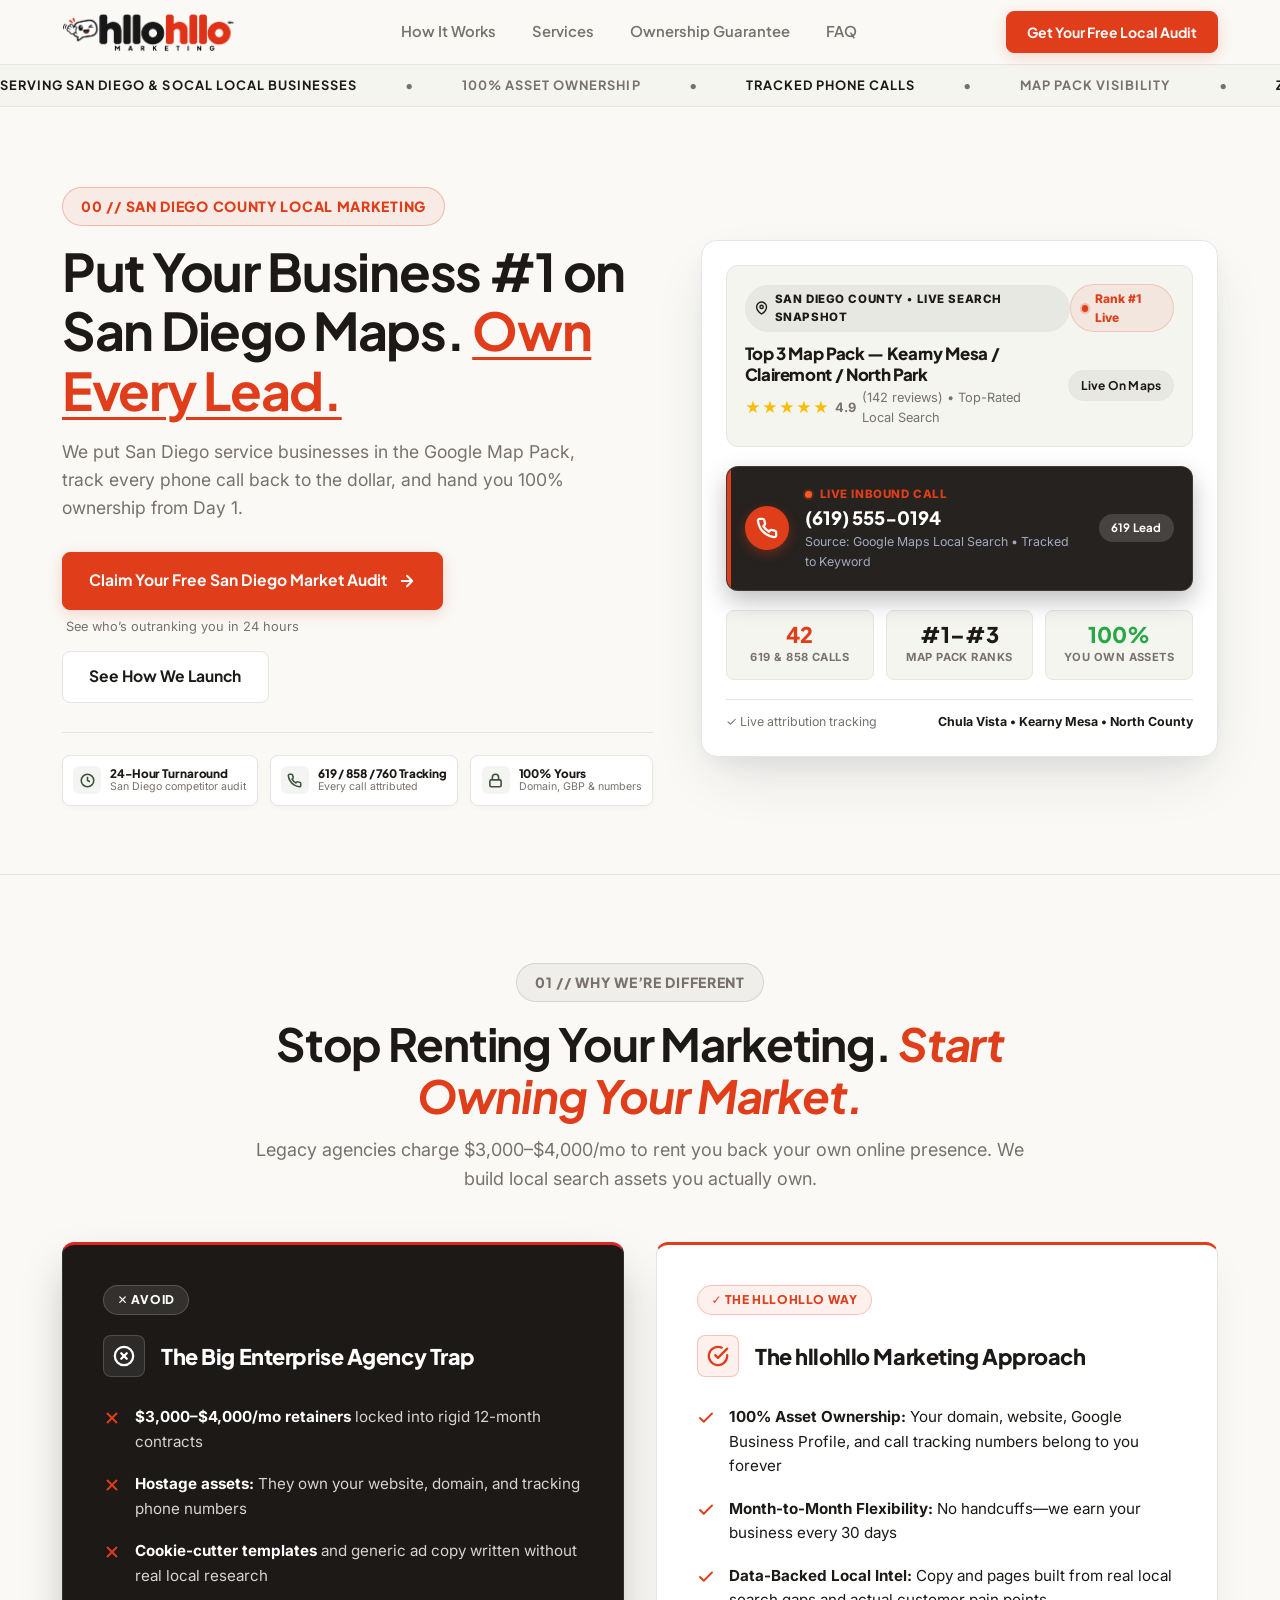
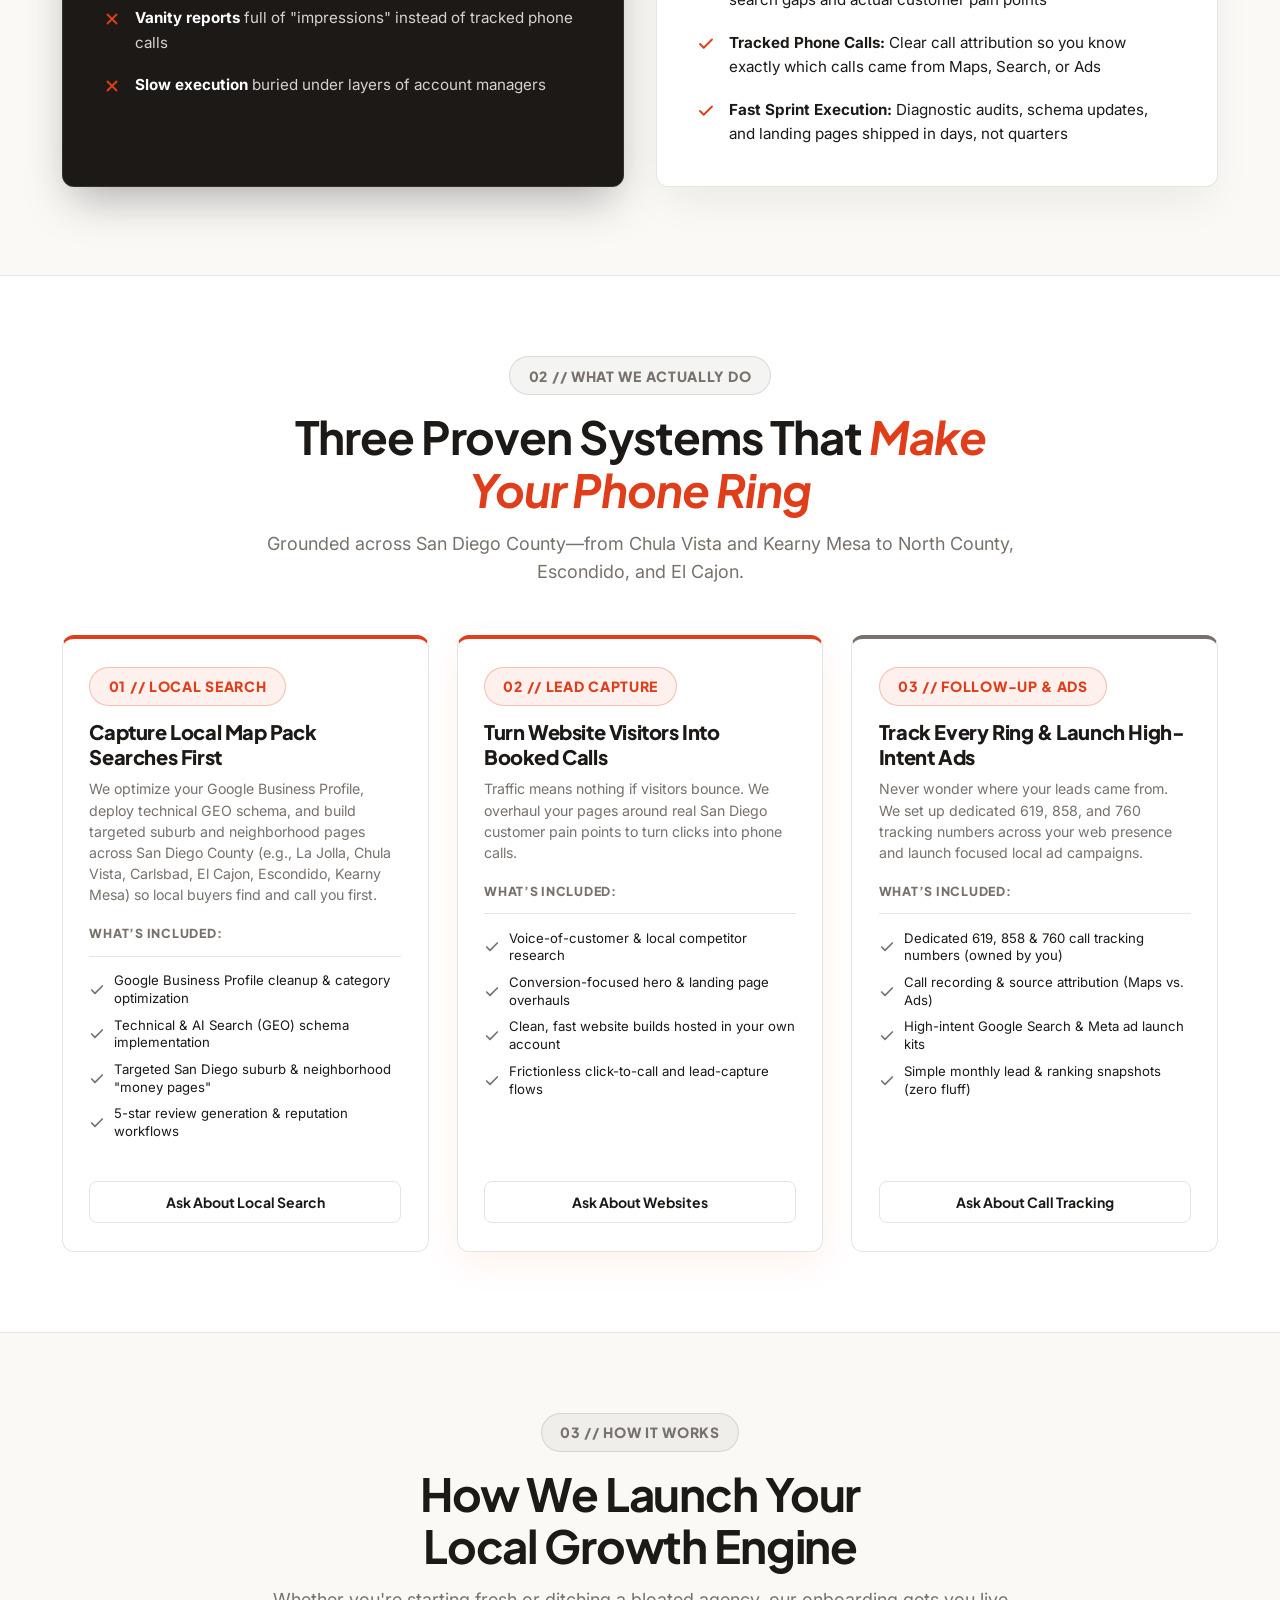
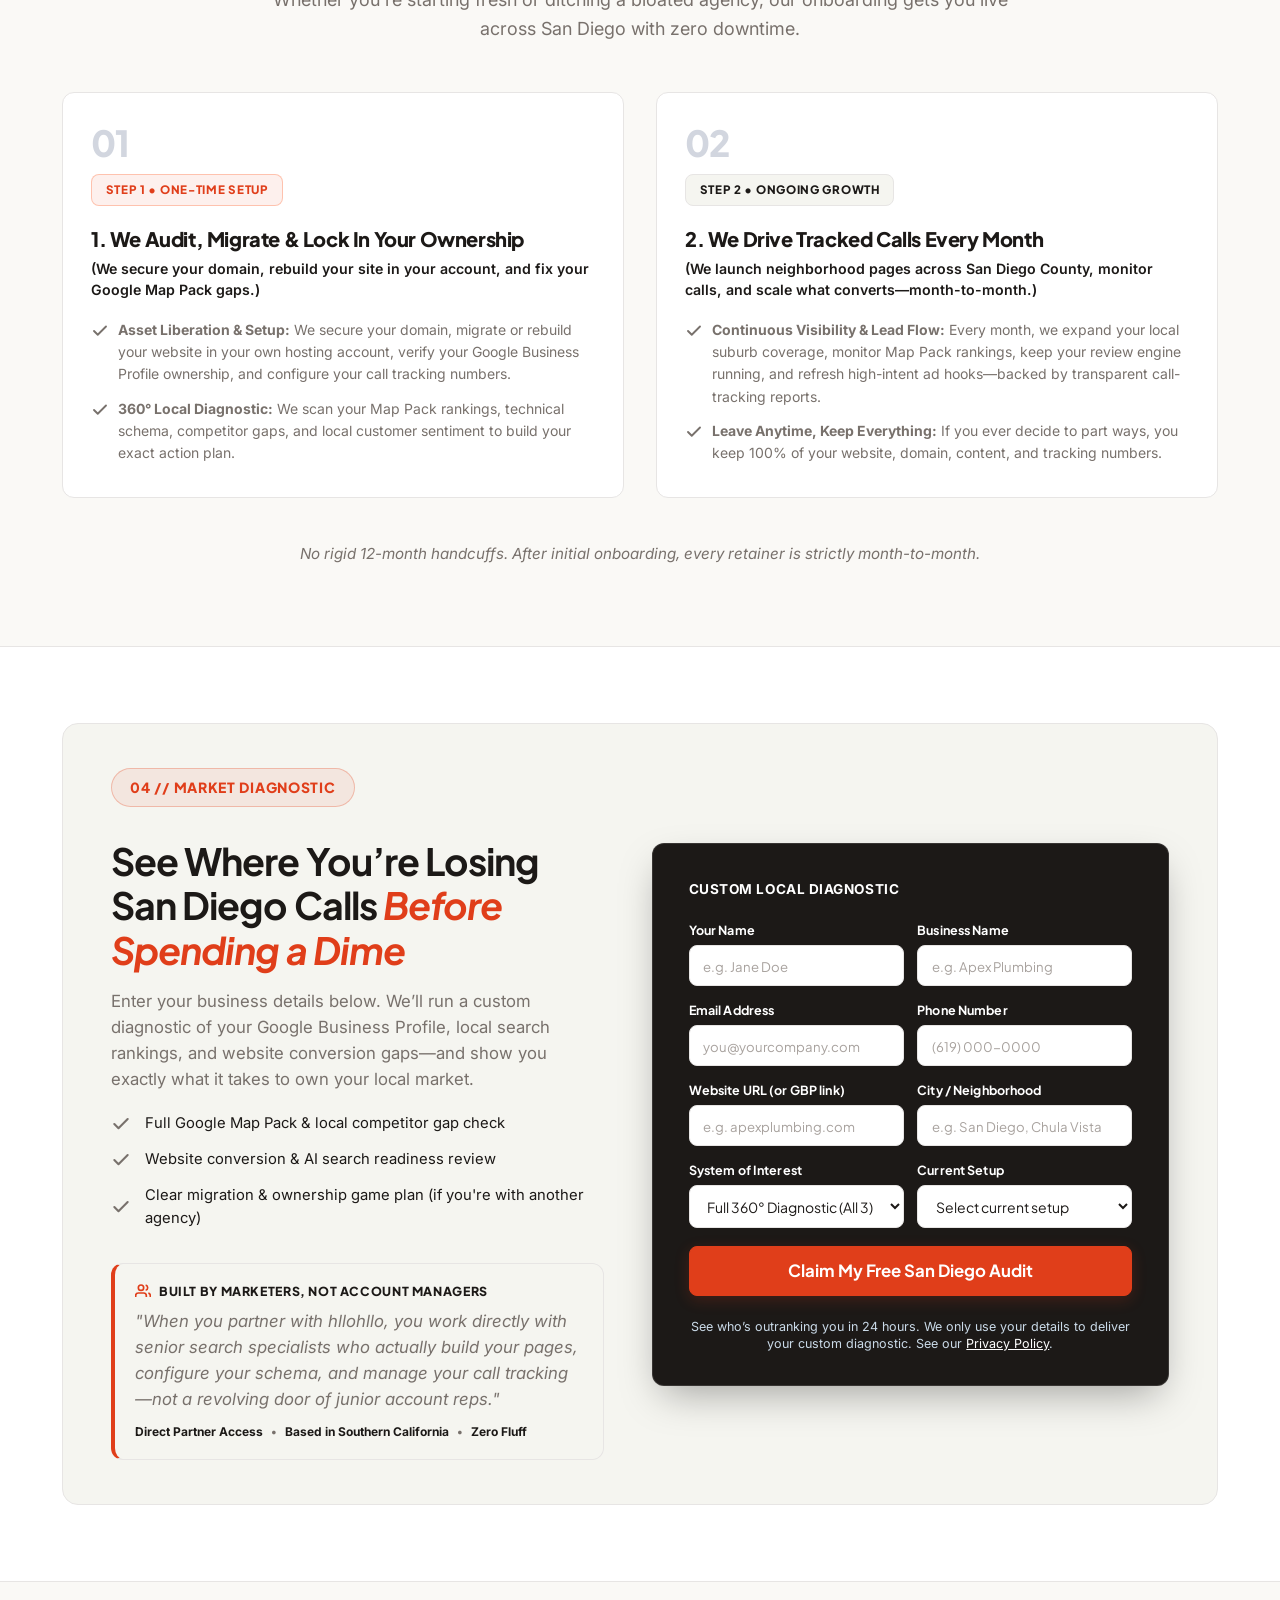
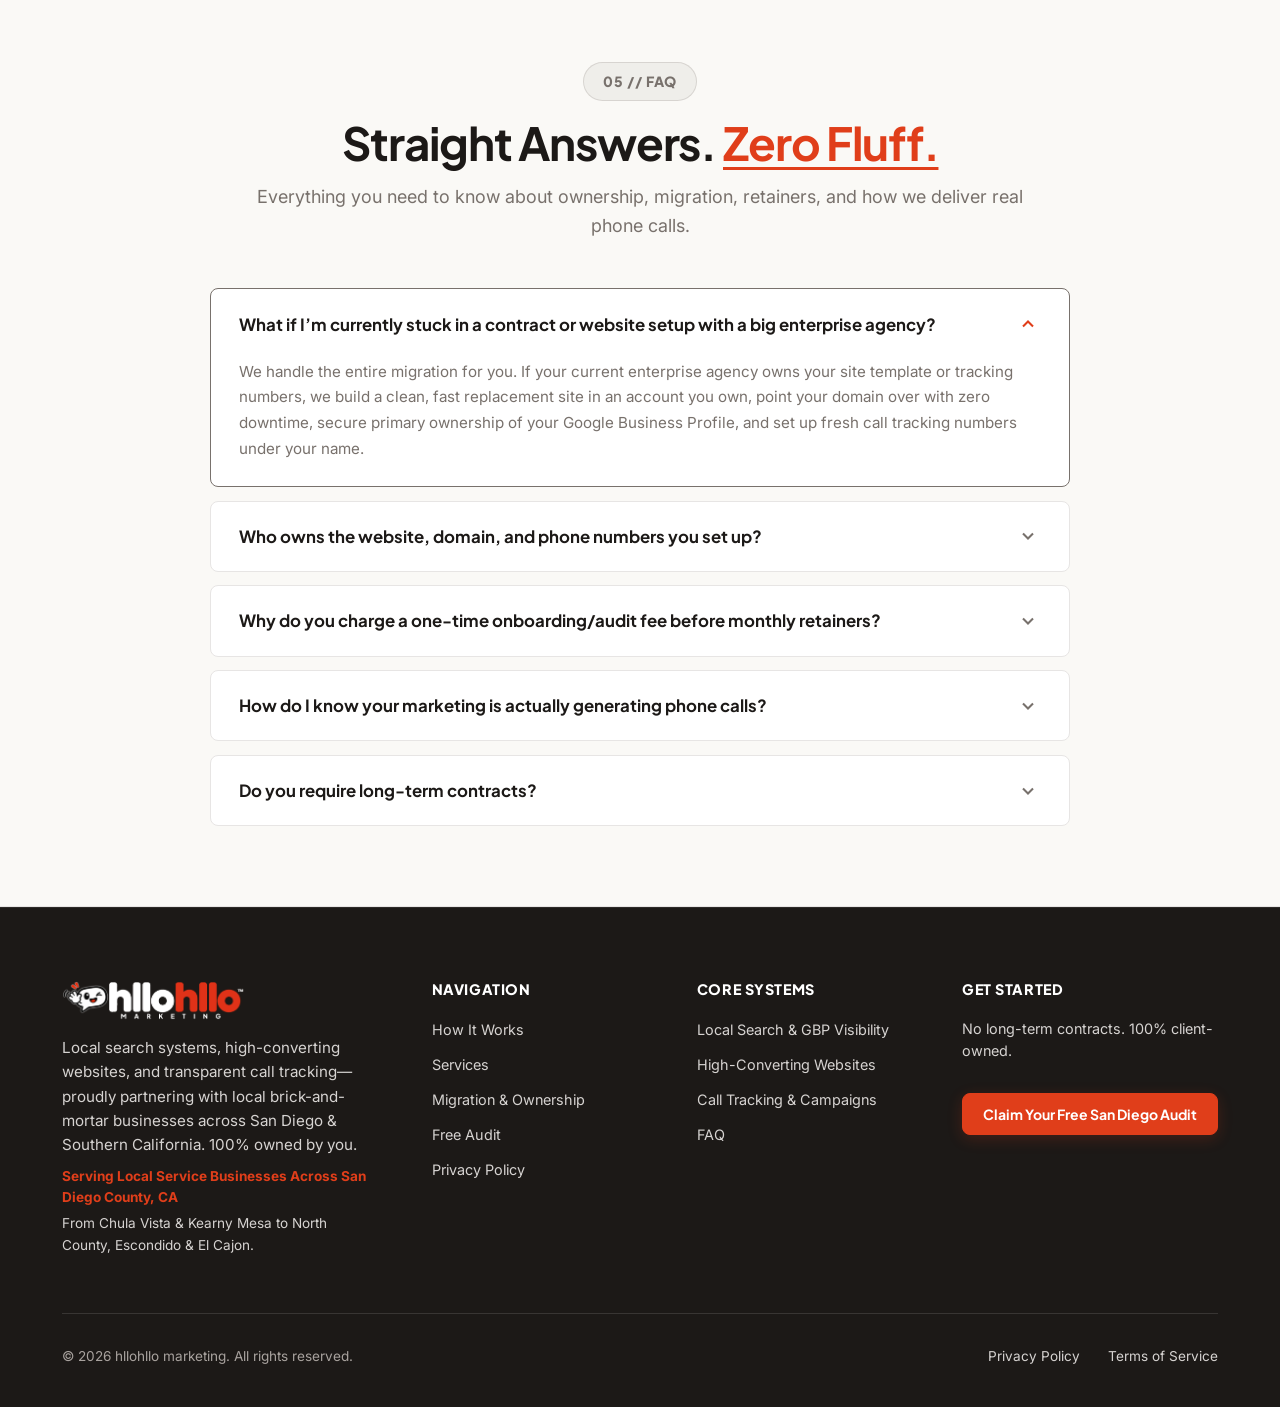
==== commit 18efde60: "Match footer logo size to header logo size (40px desktop, 34px mobile)" ====
--- a/index.html
+++ b/index.html
@@ -38,7 +38,7 @@
   <link rel="icon" type="image/png" href="assets/hhlohllomktg-logo.png">
 
   <!-- Master Stylesheet -->
-  <link rel="stylesheet" href="styles.css?v=20">
+  <link rel="stylesheet" href="styles.css?v=21">
 
   <!-- Structured Data / JSON-LD -->
   <script type="application/ld+json">
@@ -930,8 +930,8 @@
       <div class="footer-grid">
         <div class="footer-brand">
           <a href="#hero" class="brand-logo" aria-label="hllohllo marketing Home">
-            <img src="assets/hllohllo-logo-footer.png" alt="hllohllo marketing" class="brand-logo-img" width="200"
-              height="42">
+            <img src="assets/hllohllo-logo-footer.png" alt="hllohllo marketing" class="brand-logo-img" width="190"
+              height="40">
           </a>
           <p>
             Local search systems, high-converting websites, and transparent call tracking—proudly partnering with local
--- a/styles.css
+++ b/styles.css
@@ -367,8 +367,8 @@
 }
 
 .footer-brand .brand-logo-img {
-  height: 42px;
-  max-width: 220px;
+  height: 40px;
+  max-width: 200px;
 }
 
 .nav-links {
@@ -1858,7 +1858,8 @@
     height: 56px;
   }
 
-  .header .brand-logo-img {
+  .header .brand-logo-img,
+  .footer-brand .brand-logo-img {
     height: 34px;
     max-width: 170px;
   }
